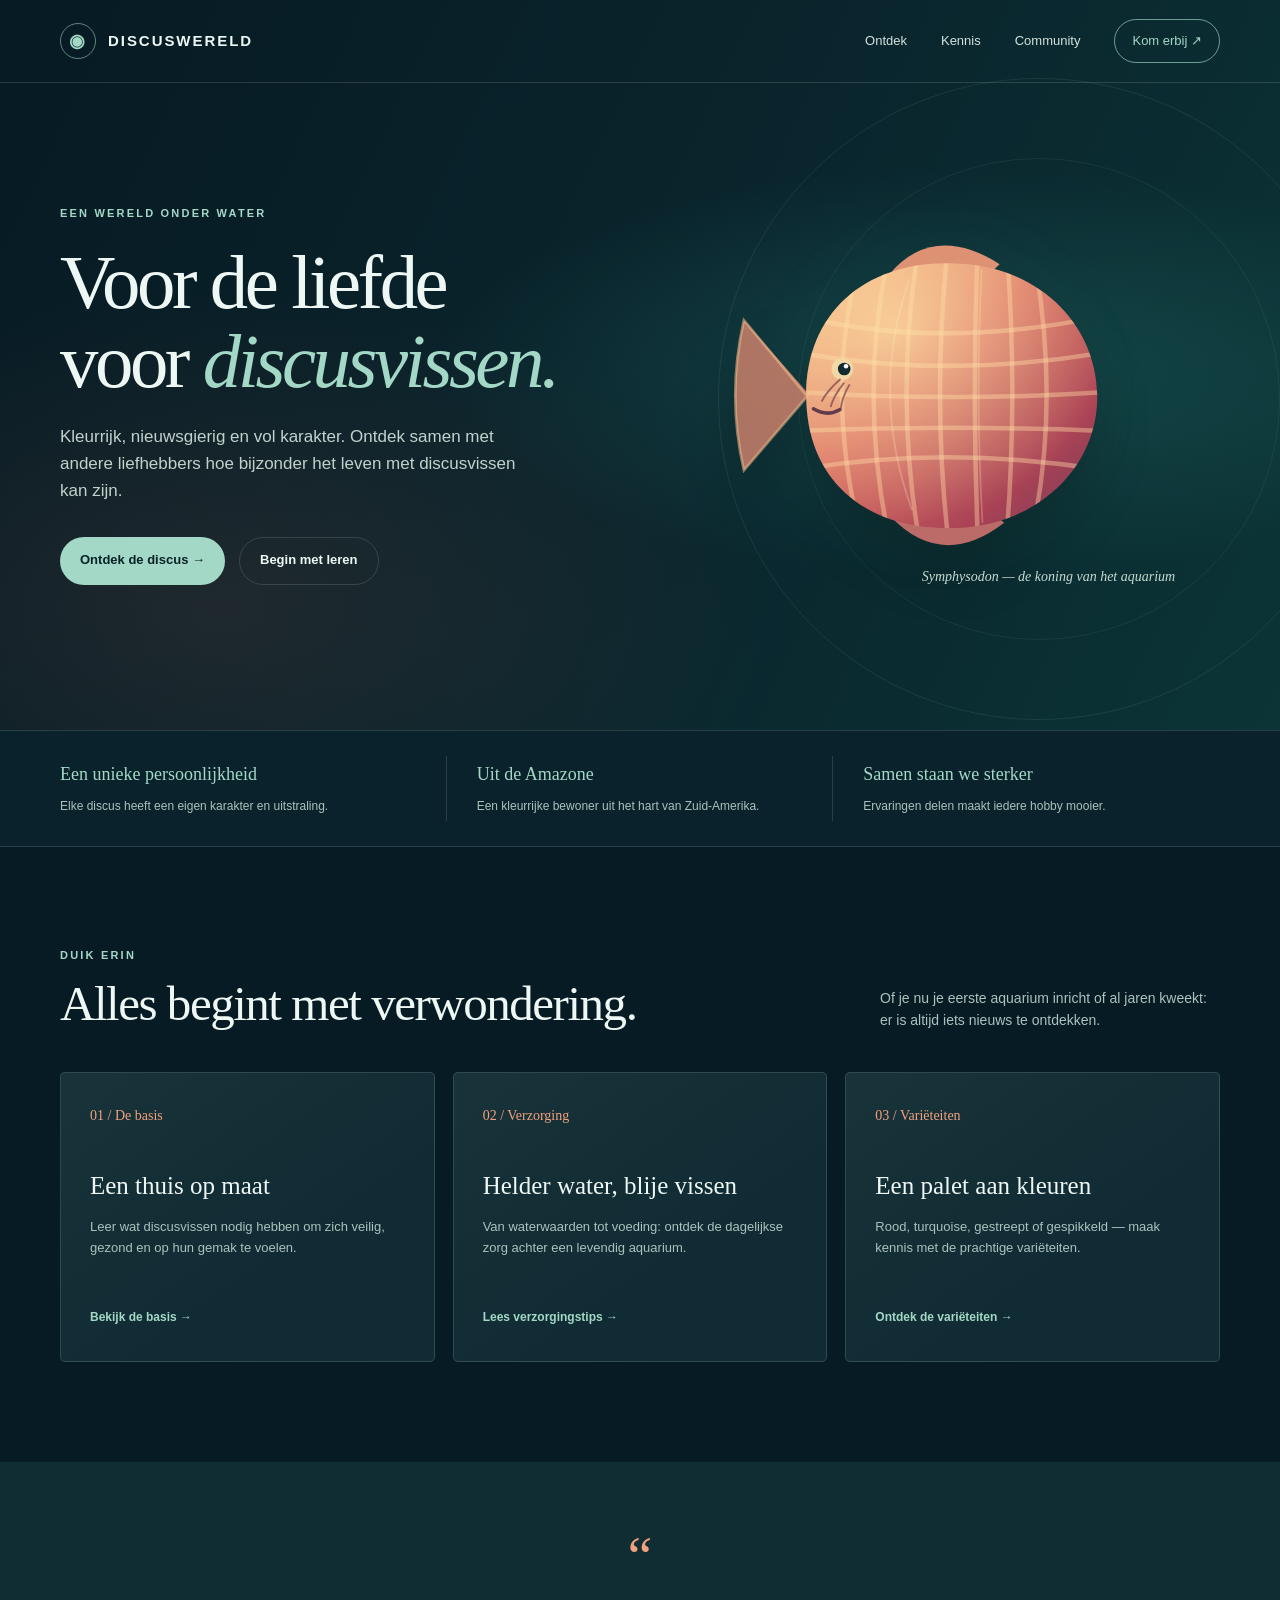
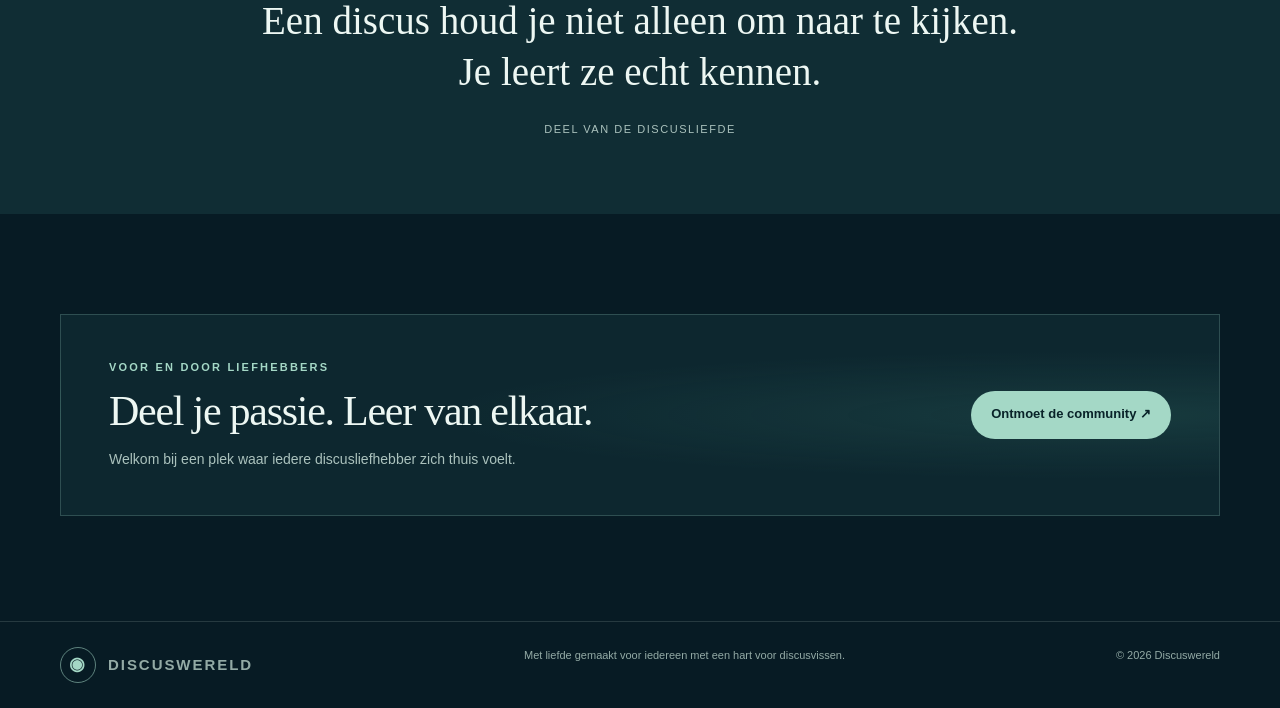
==== Public/index.html @ bc6ddc34 "Pagina toegevoegd Om te testen" ====
<!DOCTYPE html>
<html lang="nl">
<head>
  <meta charset="utf-8">
  <meta name="viewport" content="width=device-width, initial-scale=1">
  <meta name="theme-color" content="#071b24">
  <meta name="description" content="Ontdek de fascinerende wereld van discusvissen. Tips, inspiratie en een warme community voor iedere discusliefhebber.">
  <title>Discuswereld — voor liefhebbers van discusvissen</title>
  <style>
    :root {
      color-scheme: dark;
      --ink: #edf7f3;
      --muted: #abc2bd;
      --deep: #071b24;
      --panel: #102b33;
      --mint: #a4d8c6;
      --coral: #f2a17d;
      --line: rgba(222, 244, 235, .14);
      --serif: Georgia, 'Times New Roman', serif;
      --sans: 'Avenir Next', Avenir, 'Segoe UI', sans-serif;
    }
    * { box-sizing: border-box; }
    html { scroll-behavior: smooth; }
    body { margin: 0; background: var(--deep); color: var(--ink); font-family: var(--sans); line-height: 1.6; }
    a { color: inherit; text-decoration: none; }
    .wrap { width: min(1160px, calc(100% - 48px)); margin-inline: auto; }
    .topbar { position: absolute; z-index: 2; top: 0; left: 0; right: 0; border-bottom: 1px solid rgba(255,255,255,.13); }
    .nav { min-height: 82px; display: flex; align-items: center; justify-content: space-between; gap: 30px; }
    .brand { display: flex; align-items: center; gap: 12px; font-size: 15px; font-weight: 750; letter-spacing: .13em; text-transform: uppercase; }
    .brand-mark { width: 36px; height: 36px; display: grid; place-items: center; border: 1px solid rgba(164,216,198,.55); border-radius: 50%; color: var(--mint); font-size: 18px; }
    .nav-links { display: flex; align-items: center; gap: 34px; color: #d3e2dc; font-size: 13px; }
    .nav-links a:hover { color: var(--mint); }
    .nav-cta { padding: 11px 17px; border: 1px solid rgba(164,216,198,.65); border-radius: 999px; color: var(--mint); }
    .hero { min-height: 730px; padding: 150px 0 90px; position: relative; overflow: hidden; display: flex; align-items: center; background: radial-gradient(ellipse at 76% 51%, rgba(35,111,105,.42), transparent 39%), radial-gradient(ellipse at 17% 83%, rgba(170,92,73,.14), transparent 37%), linear-gradient(115deg, #071b24 5%, #0a252d 55%, #0b3436 100%); }
    .hero::before, .hero::after { content: ''; position: absolute; pointer-events: none; border: 1px solid rgba(164,216,198,.1); border-radius: 50%; width: 640px; height: 640px; right: -80px; top: 78px; }
    .hero::after { width: 480px; height: 480px; right: 0; top: 158px; border-color: rgba(164,216,198,.08); }
    .hero-grid { position: relative; z-index: 1; display: grid; grid-template-columns: 1fr 1fr; align-items: center; gap: 40px; }
    .eyebrow { color: var(--mint); font-size: 11px; font-weight: 700; letter-spacing: .2em; text-transform: uppercase; }
    h1, h2, h3, p { margin-top: 0; }
    h1 { max-width: 600px; margin: 20px 0 22px; font-family: var(--serif); font-size: clamp(48px, 6vw, 78px); font-weight: 400; letter-spacing: -.045em; line-height: 1.03; }
    h1 em { color: var(--mint); font-weight: 400; }
    .hero-copy { max-width: 480px; color: #c1d2cd; font-size: 17px; }
    .actions { display: flex; gap: 14px; align-items: center; margin-top: 32px; }
    .button { display: inline-flex; align-items: center; justify-content: center; min-height: 48px; padding: 0 20px; border-radius: 999px; font-size: 13px; font-weight: 700; transition: transform .2s, background .2s; }
    .button:hover { transform: translateY(-2px); }
    .button-primary { background: var(--mint); color: #092329; }
    .button-secondary { border: 1px solid var(--line); color: var(--ink); }
    .fish-stage { min-height: 420px; position: relative; display: grid; place-items: center; }
    .aqua-glow { position: absolute; width: 390px; height: 390px; border-radius: 50%; background: radial-gradient(circle, rgba(117,194,172,.2), rgba(33,103,103,.09) 48%, transparent 70%); filter: blur(5px); }
    .fish { width: min(100%, 470px); position: relative; filter: drop-shadow(0 26px 26px rgba(0,0,0,.24)); animation: drift 6s ease-in-out infinite; }
    @keyframes drift { 0%,100% { transform: translateY(0) rotate(-1deg); } 50% { transform: translateY(-12px) rotate(1deg); } }
    .fish-caption { position: absolute; bottom: 17px; right: 8%; color: #c6dbd3; font-family: var(--serif); font-size: 14px; font-style: italic; }
    .intro-strip { border-top: 1px solid var(--line); border-bottom: 1px solid var(--line); background: #0a222b; }
    .strip-grid { display: grid; grid-template-columns: repeat(3, 1fr); padding: 25px 0; }
    .strip-item { padding: 4px 30px; border-right: 1px solid var(--line); }
    .strip-item:first-child { padding-left: 0; }
    .strip-item:last-child { border: 0; }
    .strip-item strong { display: block; margin-bottom: 3px; color: var(--mint); font-family: var(--serif); font-size: 18px; font-weight: 400; }
    .strip-item span { color: var(--muted); font-size: 12px; }
    section { padding: 100px 0; }
    .section-heading { display: flex; justify-content: space-between; align-items: end; gap: 30px; margin-bottom: 40px; }
    h2 { max-width: 590px; margin: 12px 0 0; font-family: var(--serif); font-size: clamp(34px, 4vw, 49px); font-weight: 400; letter-spacing: -.03em; line-height: 1.12; }
    .section-note { max-width: 340px; margin: 0; color: var(--muted); font-size: 14px; }
    .cards { display: grid; grid-template-columns: repeat(3, 1fr); gap: 18px; }
    .card { min-height: 290px; padding: 29px; border: 1px solid var(--line); border-radius: 5px; background: linear-gradient(145deg, rgba(255,255,255,.035), transparent 64%), var(--panel); transition: transform .2s, border-color .2s; }
    .card:hover { transform: translateY(-4px); border-color: rgba(164,216,198,.46); }
    .card-number { color: var(--coral); font-family: var(--serif); font-size: 14px; }
    .card h3 { margin: 39px 0 11px; font-family: var(--serif); font-size: 25px; font-weight: 400; }
    .card p { min-height: 66px; margin-bottom: 20px; color: var(--muted); font-size: 13px; }
    .card-link { color: var(--mint); font-size: 12px; font-weight: 700; }
    .quote-section { padding: 73px 0; background: #102d34; }
    .quote { max-width: 840px; margin: 0 auto; text-align: center; }
    .quote-mark { color: var(--coral); font-family: var(--serif); font-size: 55px; line-height: .8; }
    blockquote { margin: 17px 0 18px; font-family: var(--serif); font-size: clamp(25px, 3.4vw, 39px); line-height: 1.3; }
    .quote small { color: var(--muted); font-size: 11px; letter-spacing: .14em; text-transform: uppercase; }
    .community { padding-bottom: 105px; }
    .community-panel { display: flex; justify-content: space-between; align-items: center; gap: 35px; padding: 44px 48px; border: 1px solid rgba(164,216,198,.22); background: radial-gradient(ellipse at 90% 50%, rgba(67,140,126,.19), transparent 45%), #0d272f; }
    .community-panel h2 { max-width: 580px; font-size: clamp(30px, 4vw, 42px); }
    .community-panel p { margin: 13px 0 0; color: var(--muted); font-size: 14px; }
    footer { border-top: 1px solid var(--line); padding: 25px 0; color: #93aaa5; font-size: 11px; }
    .footer-inner { display: flex; justify-content: space-between; gap: 20px; }
    @media (max-width: 760px) {
      .wrap { width: min(100% - 36px, 560px); }
      .nav { min-height: 70px; }
      .nav-links { gap: 16px; }
      .nav-links a:not(.nav-cta) { display: none; }
      .hero { min-height: auto; padding: 130px 0 55px; }
      .hero-grid { grid-template-columns: 1fr; gap: 10px; }
      h1 { font-size: clamp(48px, 13vw, 68px); }
      .fish-stage { min-height: 300px; }
      .fish { width: min(100%, 390px); }
      .aqua-glow { width: 300px; height: 300px; }
      .fish-caption { bottom: 0; right: 12%; }
      .strip-grid { grid-template-columns: 1fr; gap: 16px; padding: 21px 0; }
      .strip-item, .strip-item:first-child { padding: 0; border: 0; }
      section { padding: 72px 0; }
      .section-heading { display: block; }
      .section-note { margin-top: 17px; }
      .cards { grid-template-columns: 1fr; }
      .card { min-height: 0; }
      .card h3 { margin-top: 24px; }
      .card p { min-height: 0; }
      .community-panel { display: block; padding: 30px 25px; }
      .community-panel .button { margin-top: 22px; }
      .footer-inner { flex-direction: column; }
    }
    @media (prefers-reduced-motion: reduce) { *, *::before, *::after { scroll-behavior: auto !important; animation-duration: .01ms !important; transition-duration: .01ms !important; } }
  </style>
</head>
<body>
  <header class="topbar">
    <nav class="nav wrap" aria-label="Hoofdnavigatie">
      <a class="brand" href="#home" aria-label="Discuswereld startpagina"><span class="brand-mark" aria-hidden="true">◉</span> Discuswereld</a>
      <div class="nav-links">
        <a href="#ontdek">Ontdek</a>
        <a href="#kennis">Kennis</a>
        <a href="#community">Community</a>
        <a class="nav-cta" href="#community">Kom erbij <span aria-hidden="true">↗</span></a>
      </div>
    </nav>
  </header>

  <main>
    <section class="hero" id="home">
      <div class="hero-grid wrap">
        <div>
          <div class="eyebrow">Een wereld onder water</div>
          <h1>Voor de liefde<br>voor <em>discusvissen.</em></h1>
          <p class="hero-copy">Kleurrijk, nieuwsgierig en vol karakter. Ontdek samen met andere liefhebbers hoe bijzonder het leven met discusvissen kan zijn.</p>
          <div class="actions">
            <a class="button button-primary" href="#ontdek">Ontdek de discus <span aria-hidden="true">&nbsp;→</span></a>
            <a class="button button-secondary" href="#kennis">Begin met leren</a>
          </div>
        </div>
        <div class="fish-stage" aria-label="Illustratie van een kleurrijke discusvis">
          <div class="aqua-glow"></div>
          <svg class="fish" viewBox="0 0 520 390" role="img" aria-labelledby="fish-title">
            <title id="fish-title">Kleurrijke discusvis in het water</title>
            <defs>
              <linearGradient id="body" x1="0" y1="0" x2="1" y2="1"><stop stop-color="#f7bc84"/><stop offset=".42" stop-color="#d96d62"/><stop offset=".78" stop-color="#a94255"/><stop offset="1" stop-color="#713c5b"/></linearGradient>
              <radialGradient id="shine" cx=".3" cy=".24" r=".75"><stop stop-color="#ffe5a7" stop-opacity=".72"/><stop offset="1" stop-color="#ffe5a7" stop-opacity="0"/></radialGradient>
              <clipPath id="fishclip"><path d="M112 195C112 104 177 48 270 49c97 0 163 66 164 146 1 78-64 146-162 147-96 1-160-54-160-147Z"/></clipPath>
            </defs>
            <path d="M115 194 43 112q-19 83 0 166l72-84Z" fill="#d78670" opacity=".8"/>
            <path d="M204 61Q253 4 326 50l-25 23-63 2Z" fill="#dd9373"/>
            <path d="M205 329q57 60 126 7l-30-24-61-1Z" fill="#bc6c68"/>
            <path d="M112 195C112 104 177 48 270 49c97 0 163 66 164 146 1 78-64 146-162 147-96 1-160-54-160-147Z" fill="url(#body)"/>
            <g clip-path="url(#fishclip)" fill="none" stroke="#ffd6a2" stroke-opacity=".42" stroke-width="5">
              <path d="M174 36q-45 150 0 321M205 31q-37 160 0 330M238 22q-30 170 0 340M270 18q-20 177 0 345M302 23q-7 170 0 336M334 34q12 159 0 313M366 53q24 145 0 274"/>
              <path d="M95 105q164 43 356 0M87 145q180 35 370 0M84 190q190 14 378 0M87 235q179-8 369 0M99 278q166-29 344 0"/>
            </g>
            <path d="M112 195C112 104 177 48 270 49c97 0 163 66 164 146 1 78-64 146-162 147-96 1-160-54-160-147Z" fill="url(#shine)"/>
            <path d="M112 195 43 112q-19 83 0 166l72-84Z" fill="none" stroke="#f2bd8c" stroke-opacity=".55" stroke-width="3"/>
            <circle cx="152" cy="166" r="12" fill="#f1d8a6"/><circle cx="154" cy="166" r="7" fill="#122b30"/><circle cx="156" cy="163" r="2.5" fill="white"/>
            <path d="M120 210q15 9 29 1" fill="none" stroke="#623c4a" stroke-width="4" stroke-linecap="round"/>
            <path d="M150 177q-15 13-21 25m25-21q-12 15-15 27m21-25q-9 15-10 29" fill="none" stroke="#733f4d" stroke-opacity=".7" stroke-width="2"/>
            <path d="M226 67q-44 125 3 255m77-266q-7 144 1 280" fill="none" stroke="#fff0c1" stroke-opacity=".25" stroke-width="2"/>
          </svg>
          <div class="fish-caption">Symphysodon — de koning van het aquarium</div>
        </div>
      </div>
    </section>

    <div class="intro-strip">
      <div class="strip-grid wrap">
        <div class="strip-item"><strong>Een unieke persoonlijkheid</strong><span>Elke discus heeft een eigen karakter en uitstraling.</span></div>
        <div class="strip-item"><strong>Uit de Amazone</strong><span>Een kleurrijke bewoner uit het hart van Zuid-Amerika.</span></div>
        <div class="strip-item"><strong>Samen staan we sterker</strong><span>Ervaringen delen maakt iedere hobby mooier.</span></div>
      </div>
    </div>

    <section id="ontdek">
      <div class="wrap">
        <div class="section-heading">
          <div><div class="eyebrow">Duik erin</div><h2>Alles begint met verwondering.</h2></div>
          <p class="section-note">Of je nu je eerste aquarium inricht of al jaren kweekt: er is altijd iets nieuws te ontdekken.</p>
        </div>
        <div class="cards" id="kennis">
          <article class="card"><span class="card-number">01 / De basis</span><h3>Een thuis op maat</h3><p>Leer wat discusvissen nodig hebben om zich veilig, gezond en op hun gemak te voelen.</p><a class="card-link" href="#community">Bekijk de basis <span aria-hidden="true">→</span></a></article>
          <article class="card"><span class="card-number">02 / Verzorging</span><h3>Helder water, blije vissen</h3><p>Van waterwaarden tot voeding: ontdek de dagelijkse zorg achter een levendig aquarium.</p><a class="card-link" href="#community">Lees verzorgingstips <span aria-hidden="true">→</span></a></article>
          <article class="card"><span class="card-number">03 / Variëteiten</span><h3>Een palet aan kleuren</h3><p>Rood, turquoise, gestreept of gespikkeld — maak kennis met de prachtige variëteiten.</p><a class="card-link" href="#community">Ontdek de variëteiten <span aria-hidden="true">→</span></a></article>
        </div>
      </div>
    </section>

    <section class="quote-section">
      <div class="quote wrap"><div class="quote-mark" aria-hidden="true">“</div><blockquote>Een discus houd je niet alleen om naar te kijken.<br>Je leert ze echt kennen.</blockquote><small>Deel van de discusliefde</small></div>
    </section>

    <section class="community" id="community">
      <div class="community-panel wrap">
        <div><div class="eyebrow">Voor en door liefhebbers</div><h2>Deel je passie. Leer van elkaar.</h2><p>Welkom bij een plek waar iedere discusliefhebber zich thuis voelt.</p></div>
        <a class="button button-primary" href="mailto:hallo@discuswereld.nl?subject=Ik%20wil%20meer%20weten">Ontmoet de community <span aria-hidden="true">&nbsp;↗</span></a>
      </div>
    </section>
  </main>

  <footer><div class="footer-inner wrap"><a class="brand" href="#home"><span class="brand-mark" aria-hidden="true">◉</span> Discuswereld</a><span>Met liefde gemaakt voor iedereen met een hart voor discusvissen.</span><span>© 2026 Discuswereld</span></div></footer>
</body>
</html>
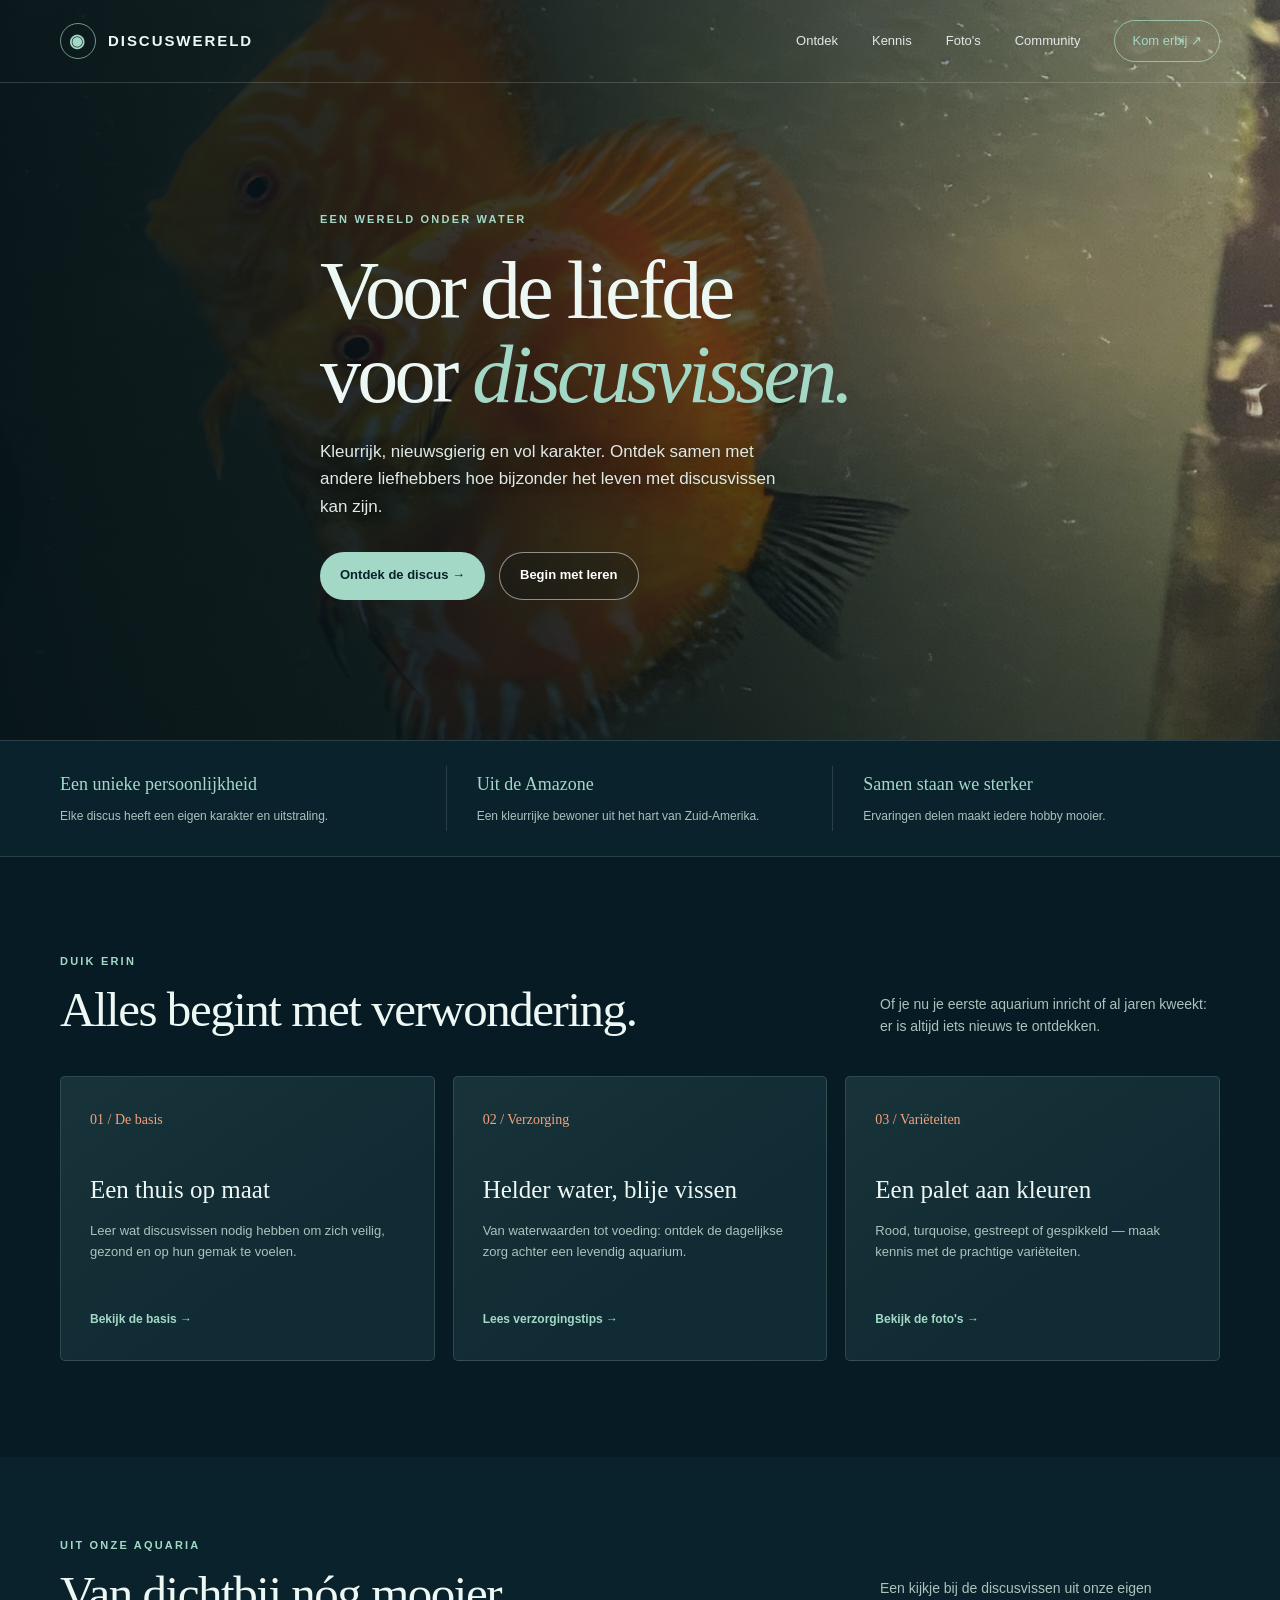
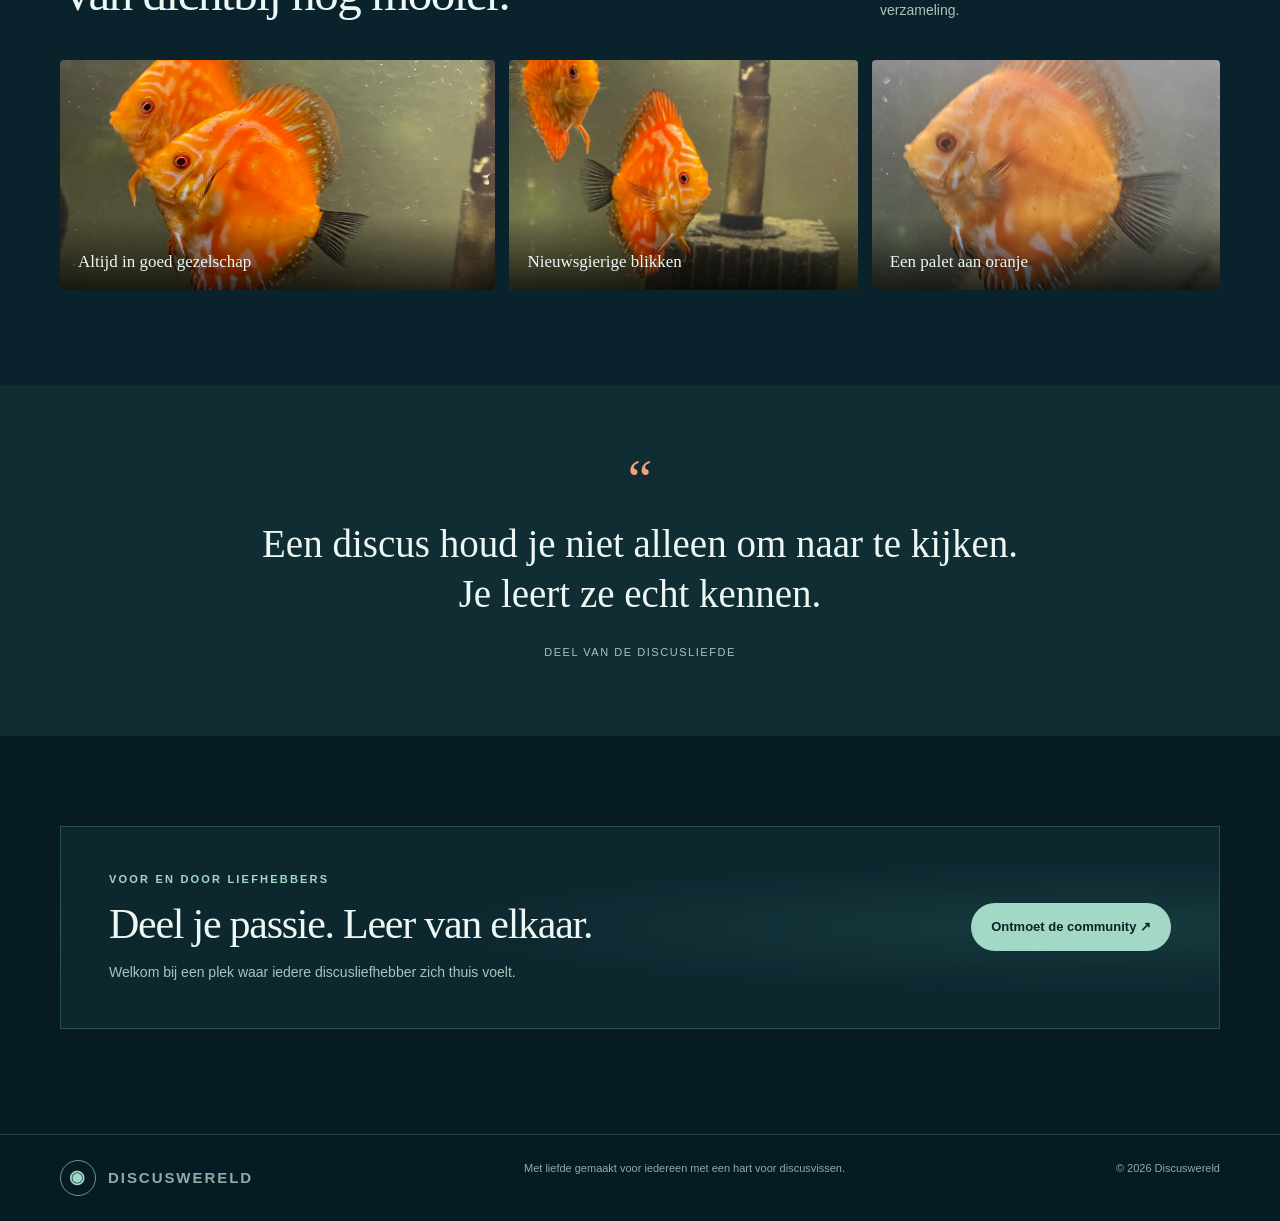
==== commit 2093533f: "Use discus photos throughout the homepage" ====
--- a/Public/index.html
+++ b/Public/index.html
@@ -7,194 +7,29 @@
   <meta name="description" content="Ontdek de fascinerende wereld van discusvissen. Tips, inspiratie en een warme community voor iedere discusliefhebber.">
   <title>Discuswereld — voor liefhebbers van discusvissen</title>
   <style>
-    :root {
-      color-scheme: dark;
-      --ink: #edf7f3;
-      --muted: #abc2bd;
-      --deep: #071b24;
-      --panel: #102b33;
-      --mint: #a4d8c6;
-      --coral: #f2a17d;
-      --line: rgba(222, 244, 235, .14);
-      --serif: Georgia, 'Times New Roman', serif;
-      --sans: 'Avenir Next', Avenir, 'Segoe UI', sans-serif;
-    }
-    * { box-sizing: border-box; }
-    html { scroll-behavior: smooth; }
-    body { margin: 0; background: var(--deep); color: var(--ink); font-family: var(--sans); line-height: 1.6; }
-    a { color: inherit; text-decoration: none; }
-    .wrap { width: min(1160px, calc(100% - 48px)); margin-inline: auto; }
-    .topbar { position: absolute; z-index: 2; top: 0; left: 0; right: 0; border-bottom: 1px solid rgba(255,255,255,.13); }
-    .nav { min-height: 82px; display: flex; align-items: center; justify-content: space-between; gap: 30px; }
-    .brand { display: flex; align-items: center; gap: 12px; font-size: 15px; font-weight: 750; letter-spacing: .13em; text-transform: uppercase; }
-    .brand-mark { width: 36px; height: 36px; display: grid; place-items: center; border: 1px solid rgba(164,216,198,.55); border-radius: 50%; color: var(--mint); font-size: 18px; }
-    .nav-links { display: flex; align-items: center; gap: 34px; color: #d3e2dc; font-size: 13px; }
-    .nav-links a:hover { color: var(--mint); }
-    .nav-cta { padding: 11px 17px; border: 1px solid rgba(164,216,198,.65); border-radius: 999px; color: var(--mint); }
-    .hero { min-height: 730px; padding: 150px 0 90px; position: relative; overflow: hidden; display: flex; align-items: center; background: radial-gradient(ellipse at 76% 51%, rgba(35,111,105,.42), transparent 39%), radial-gradient(ellipse at 17% 83%, rgba(170,92,73,.14), transparent 37%), linear-gradient(115deg, #071b24 5%, #0a252d 55%, #0b3436 100%); }
-    .hero::before, .hero::after { content: ''; position: absolute; pointer-events: none; border: 1px solid rgba(164,216,198,.1); border-radius: 50%; width: 640px; height: 640px; right: -80px; top: 78px; }
-    .hero::after { width: 480px; height: 480px; right: 0; top: 158px; border-color: rgba(164,216,198,.08); }
-    .hero-grid { position: relative; z-index: 1; display: grid; grid-template-columns: 1fr 1fr; align-items: center; gap: 40px; }
-    .eyebrow { color: var(--mint); font-size: 11px; font-weight: 700; letter-spacing: .2em; text-transform: uppercase; }
-    h1, h2, h3, p { margin-top: 0; }
-    h1 { max-width: 600px; margin: 20px 0 22px; font-family: var(--serif); font-size: clamp(48px, 6vw, 78px); font-weight: 400; letter-spacing: -.045em; line-height: 1.03; }
-    h1 em { color: var(--mint); font-weight: 400; }
-    .hero-copy { max-width: 480px; color: #c1d2cd; font-size: 17px; }
-    .actions { display: flex; gap: 14px; align-items: center; margin-top: 32px; }
-    .button { display: inline-flex; align-items: center; justify-content: center; min-height: 48px; padding: 0 20px; border-radius: 999px; font-size: 13px; font-weight: 700; transition: transform .2s, background .2s; }
-    .button:hover { transform: translateY(-2px); }
-    .button-primary { background: var(--mint); color: #092329; }
-    .button-secondary { border: 1px solid var(--line); color: var(--ink); }
-    .fish-stage { min-height: 420px; position: relative; display: grid; place-items: center; }
-    .aqua-glow { position: absolute; width: 390px; height: 390px; border-radius: 50%; background: radial-gradient(circle, rgba(117,194,172,.2), rgba(33,103,103,.09) 48%, transparent 70%); filter: blur(5px); }
-    .fish { width: min(100%, 470px); position: relative; filter: drop-shadow(0 26px 26px rgba(0,0,0,.24)); animation: drift 6s ease-in-out infinite; }
-    @keyframes drift { 0%,100% { transform: translateY(0) rotate(-1deg); } 50% { transform: translateY(-12px) rotate(1deg); } }
-    .fish-caption { position: absolute; bottom: 17px; right: 8%; color: #c6dbd3; font-family: var(--serif); font-size: 14px; font-style: italic; }
-    .intro-strip { border-top: 1px solid var(--line); border-bottom: 1px solid var(--line); background: #0a222b; }
-    .strip-grid { display: grid; grid-template-columns: repeat(3, 1fr); padding: 25px 0; }
-    .strip-item { padding: 4px 30px; border-right: 1px solid var(--line); }
-    .strip-item:first-child { padding-left: 0; }
-    .strip-item:last-child { border: 0; }
-    .strip-item strong { display: block; margin-bottom: 3px; color: var(--mint); font-family: var(--serif); font-size: 18px; font-weight: 400; }
-    .strip-item span { color: var(--muted); font-size: 12px; }
-    section { padding: 100px 0; }
-    .section-heading { display: flex; justify-content: space-between; align-items: end; gap: 30px; margin-bottom: 40px; }
-    h2 { max-width: 590px; margin: 12px 0 0; font-family: var(--serif); font-size: clamp(34px, 4vw, 49px); font-weight: 400; letter-spacing: -.03em; line-height: 1.12; }
-    .section-note { max-width: 340px; margin: 0; color: var(--muted); font-size: 14px; }
-    .cards { display: grid; grid-template-columns: repeat(3, 1fr); gap: 18px; }
-    .card { min-height: 290px; padding: 29px; border: 1px solid var(--line); border-radius: 5px; background: linear-gradient(145deg, rgba(255,255,255,.035), transparent 64%), var(--panel); transition: transform .2s, border-color .2s; }
-    .card:hover { transform: translateY(-4px); border-color: rgba(164,216,198,.46); }
-    .card-number { color: var(--coral); font-family: var(--serif); font-size: 14px; }
-    .card h3 { margin: 39px 0 11px; font-family: var(--serif); font-size: 25px; font-weight: 400; }
-    .card p { min-height: 66px; margin-bottom: 20px; color: var(--muted); font-size: 13px; }
-    .card-link { color: var(--mint); font-size: 12px; font-weight: 700; }
-    .quote-section { padding: 73px 0; background: #102d34; }
-    .quote { max-width: 840px; margin: 0 auto; text-align: center; }
-    .quote-mark { color: var(--coral); font-family: var(--serif); font-size: 55px; line-height: .8; }
-    blockquote { margin: 17px 0 18px; font-family: var(--serif); font-size: clamp(25px, 3.4vw, 39px); line-height: 1.3; }
-    .quote small { color: var(--muted); font-size: 11px; letter-spacing: .14em; text-transform: uppercase; }
-    .community { padding-bottom: 105px; }
-    .community-panel { display: flex; justify-content: space-between; align-items: center; gap: 35px; padding: 44px 48px; border: 1px solid rgba(164,216,198,.22); background: radial-gradient(ellipse at 90% 50%, rgba(67,140,126,.19), transparent 45%), #0d272f; }
-    .community-panel h2 { max-width: 580px; font-size: clamp(30px, 4vw, 42px); }
-    .community-panel p { margin: 13px 0 0; color: var(--muted); font-size: 14px; }
-    footer { border-top: 1px solid var(--line); padding: 25px 0; color: #93aaa5; font-size: 11px; }
-    .footer-inner { display: flex; justify-content: space-between; gap: 20px; }
-    @media (max-width: 760px) {
-      .wrap { width: min(100% - 36px, 560px); }
-      .nav { min-height: 70px; }
-      .nav-links { gap: 16px; }
-      .nav-links a:not(.nav-cta) { display: none; }
-      .hero { min-height: auto; padding: 130px 0 55px; }
-      .hero-grid { grid-template-columns: 1fr; gap: 10px; }
-      h1 { font-size: clamp(48px, 13vw, 68px); }
-      .fish-stage { min-height: 300px; }
-      .fish { width: min(100%, 390px); }
-      .aqua-glow { width: 300px; height: 300px; }
-      .fish-caption { bottom: 0; right: 12%; }
-      .strip-grid { grid-template-columns: 1fr; gap: 16px; padding: 21px 0; }
-      .strip-item, .strip-item:first-child { padding: 0; border: 0; }
-      section { padding: 72px 0; }
-      .section-heading { display: block; }
-      .section-note { margin-top: 17px; }
-      .cards { grid-template-columns: 1fr; }
-      .card { min-height: 0; }
-      .card h3 { margin-top: 24px; }
-      .card p { min-height: 0; }
-      .community-panel { display: block; padding: 30px 25px; }
-      .community-panel .button { margin-top: 22px; }
-      .footer-inner { flex-direction: column; }
-    }
-    @media (prefers-reduced-motion: reduce) { *, *::before, *::after { scroll-behavior: auto !important; animation-duration: .01ms !important; transition-duration: .01ms !important; } }
+    :root{color-scheme:dark;--ink:#edf7f3;--muted:#abc2bd;--deep:#071b24;--panel:#102b33;--mint:#a4d8c6;--coral:#f2a17d;--line:rgba(222,244,235,.14);--serif:Georgia,'Times New Roman',serif;--sans:'Avenir Next',Avenir,'Segoe UI',sans-serif}
+    *{box-sizing:border-box}html{scroll-behavior:smooth}body{margin:0;background:var(--deep);color:var(--ink);font-family:var(--sans);line-height:1.6}a{color:inherit;text-decoration:none}.wrap{width:min(1160px,calc(100% - 48px));margin-inline:auto}
+    .topbar{position:absolute;z-index:2;inset:0 0 auto;border-bottom:1px solid rgba(255,255,255,.16)}.nav{min-height:82px;display:flex;align-items:center;justify-content:space-between;gap:30px}.brand{display:flex;align-items:center;gap:12px;font-size:15px;font-weight:750;letter-spacing:.13em;text-transform:uppercase}.brand-mark{width:36px;height:36px;display:grid;place-items:center;border:1px solid rgba(164,216,198,.65);border-radius:50%;color:var(--mint);font-size:18px}.nav-links{display:flex;align-items:center;gap:34px;color:#e0e9e5;font-size:13px}.nav-links a:hover{color:var(--mint)}.nav-cta{padding:10px 17px;border:1px solid rgba(164,216,198,.75);border-radius:999px;color:var(--mint)}
+    .hero{min-height:740px;padding:145px 0 74px;position:relative;overflow:hidden;display:flex;align-items:center;background:linear-gradient(90deg,rgba(5,20,25,.94) 0%,rgba(5,20,25,.79) 42%,rgba(5,20,25,.18) 100%),linear-gradient(0deg,rgba(5,20,25,.46),transparent 50%),url('./images/WhatsApp%20Image%202026-10-30%20at%2021.24.17%20(1).jpeg') center 43%/cover no-repeat}
+    .hero:after{content:'';position:absolute;inset:0;background:radial-gradient(ellipse at 76% 38%,rgba(242,161,125,.13),transparent 34%);pointer-events:none}.hero-content{position:relative;z-index:1;max-width:640px}.eyebrow{color:var(--mint);font-size:11px;font-weight:700;letter-spacing:.2em;text-transform:uppercase}h1,h2,h3,p{margin-top:0}h1{margin:20px 0 22px;font-family:var(--serif);font-size:clamp(48px,7vw,82px);font-weight:400;letter-spacing:-.045em;line-height:1.02}h1 em{color:var(--mint);font-weight:400}.hero-copy{max-width:480px;color:#e0e9e5;font-size:17px;text-shadow:0 1px 12px rgba(0,0,0,.4)}.actions{display:flex;gap:14px;align-items:center;margin-top:32px}.button{display:inline-flex;align-items:center;justify-content:center;min-height:48px;padding:0 20px;border-radius:999px;font-size:13px;font-weight:700;transition:transform .2s,background .2s}.button:hover{transform:translateY(-2px)}.button-primary{background:var(--mint);color:#092329}.button-secondary{border:1px solid rgba(255,255,255,.5);color:white;background:rgba(4,22,27,.2)}
+    .intro-strip{border-top:1px solid var(--line);border-bottom:1px solid var(--line);background:#0a222b}.strip-grid{display:grid;grid-template-columns:repeat(3,1fr);padding:25px 0}.strip-item{padding:4px 30px;border-right:1px solid var(--line)}.strip-item:first-child{padding-left:0}.strip-item:last-child{border:0}.strip-item strong{display:block;margin-bottom:3px;color:var(--mint);font-family:var(--serif);font-size:18px;font-weight:400}.strip-item span{color:var(--muted);font-size:12px}
+    section.content-section{padding:96px 0}.section-heading{display:flex;justify-content:space-between;align-items:end;gap:30px;margin-bottom:38px}h2{max-width:590px;margin:12px 0 0;font-family:var(--serif);font-size:clamp(34px,4vw,49px);font-weight:400;letter-spacing:-.03em;line-height:1.12}.section-note{max-width:340px;margin:0;color:var(--muted);font-size:14px}.cards{display:grid;grid-template-columns:repeat(3,1fr);gap:18px}.card{min-height:260px;padding:29px;border:1px solid var(--line);border-radius:5px;background:linear-gradient(145deg,rgba(255,255,255,.035),transparent 64%),var(--panel);transition:transform .2s,border-color .2s}.card:hover{transform:translateY(-4px);border-color:rgba(164,216,198,.46)}.card-number{color:var(--coral);font-family:var(--serif);font-size:14px}.card h3{margin:39px 0 11px;font-family:var(--serif);font-size:25px;font-weight:400}.card p{min-height:64px;margin-bottom:20px;color:var(--muted);font-size:13px}.card-link{color:var(--mint);font-size:12px;font-weight:700}
+    .gallery-section{padding:80px 0 95px;background:#0a222b}.gallery-grid{display:grid;grid-template-columns:1.25fr 1fr 1fr;grid-template-rows:230px;gap:14px}.gallery-figure{position:relative;overflow:hidden;margin:0;border-radius:4px;background:#122e34}.gallery-figure img{width:100%;height:100%;display:block;object-fit:cover;transition:transform .5s}.gallery-figure:hover img{transform:scale(1.045)}.gallery-figure:first-child img{object-position:center 45%}.gallery-figure figcaption{position:absolute;inset:auto 0 0;padding:32px 18px 14px;background:linear-gradient(transparent,rgba(0,0,0,.74));font-family:var(--serif);font-size:17px}
+    .quote-section{padding:73px 0;background:#102d34}.quote{max-width:840px;margin:0 auto;text-align:center}.quote-mark{color:var(--coral);font-family:var(--serif);font-size:55px;line-height:.8}blockquote{margin:17px 0 18px;font-family:var(--serif);font-size:clamp(25px,3.4vw,39px);line-height:1.3}.quote small{color:var(--muted);font-size:11px;letter-spacing:.14em;text-transform:uppercase}.community{padding:90px 0 105px}.community-panel{display:flex;justify-content:space-between;align-items:center;gap:35px;padding:44px 48px;border:1px solid rgba(164,216,198,.22);background:radial-gradient(ellipse at 90% 50%,rgba(67,140,126,.19),transparent 45%),#0d272f}.community-panel h2{max-width:580px;font-size:clamp(30px,4vw,42px)}.community-panel p{margin:13px 0 0;color:var(--muted);font-size:14px}footer{border-top:1px solid var(--line);padding:25px 0;color:#93aaa5;font-size:11px}.footer-inner{display:flex;justify-content:space-between;gap:20px}
+    @media(max-width:760px){.wrap{width:min(100% - 36px,560px)}.nav{min-height:70px}.nav-links{gap:12px}.nav-links a:not(.nav-cta){display:none}.hero{min-height:680px;padding:125px 0 60px;background-position:57% center}.hero-content{max-width:520px}.hero-copy{font-size:15px}.actions{flex-wrap:wrap}.strip-grid{grid-template-columns:1fr;gap:16px;padding:21px 0}.strip-item,.strip-item:first-child{padding:0;border:0}section.content-section{padding:72px 0}.section-heading{display:block}.section-note{margin-top:17px}.cards{grid-template-columns:1fr}.card{min-height:0}.card h3{margin-top:24px}.card p{min-height:0}.gallery-section{padding:65px 0}.gallery-grid{grid-template-columns:1fr 1fr;grid-template-rows:190px 190px}.gallery-figure:first-child{grid-column:1/-1}.community{padding:72px 0}.community-panel{display:block;padding:30px 25px}.community-panel .button{margin-top:22px}.footer-inner{flex-direction:column}}
+    @media(prefers-reduced-motion:reduce){*,*::before,*::after{scroll-behavior:auto!important;animation-duration:.01ms!important;transition-duration:.01ms!important}}
   </style>
 </head>
 <body>
-  <header class="topbar">
-    <nav class="nav wrap" aria-label="Hoofdnavigatie">
-      <a class="brand" href="#home" aria-label="Discuswereld startpagina"><span class="brand-mark" aria-hidden="true">◉</span> Discuswereld</a>
-      <div class="nav-links">
-        <a href="#ontdek">Ontdek</a>
-        <a href="#kennis">Kennis</a>
-        <a href="#community">Community</a>
-        <a class="nav-cta" href="#community">Kom erbij <span aria-hidden="true">↗</span></a>
-      </div>
-    </nav>
-  </header>
-
+  <header class="topbar"><nav class="nav wrap" aria-label="Hoofdnavigatie"><a class="brand" href="#home" aria-label="Discuswereld startpagina"><span class="brand-mark" aria-hidden="true">◉</span> Discuswereld</a><div class="nav-links"><a href="#ontdek">Ontdek</a><a href="#kennis">Kennis</a><a href="#fotos">Foto's</a><a href="#community">Community</a><a class="nav-cta" href="#community">Kom erbij <span aria-hidden="true">↗</span></a></div></nav></header>
   <main>
-    <section class="hero" id="home">
-      <div class="hero-grid wrap">
-        <div>
-          <div class="eyebrow">Een wereld onder water</div>
-          <h1>Voor de liefde<br>voor <em>discusvissen.</em></h1>
-          <p class="hero-copy">Kleurrijk, nieuwsgierig en vol karakter. Ontdek samen met andere liefhebbers hoe bijzonder het leven met discusvissen kan zijn.</p>
-          <div class="actions">
-            <a class="button button-primary" href="#ontdek">Ontdek de discus <span aria-hidden="true">&nbsp;→</span></a>
-            <a class="button button-secondary" href="#kennis">Begin met leren</a>
-          </div>
-        </div>
-        <div class="fish-stage" aria-label="Illustratie van een kleurrijke discusvis">
-          <div class="aqua-glow"></div>
-          <svg class="fish" viewBox="0 0 520 390" role="img" aria-labelledby="fish-title">
-            <title id="fish-title">Kleurrijke discusvis in het water</title>
-            <defs>
-              <linearGradient id="body" x1="0" y1="0" x2="1" y2="1"><stop stop-color="#f7bc84"/><stop offset=".42" stop-color="#d96d62"/><stop offset=".78" stop-color="#a94255"/><stop offset="1" stop-color="#713c5b"/></linearGradient>
-              <radialGradient id="shine" cx=".3" cy=".24" r=".75"><stop stop-color="#ffe5a7" stop-opacity=".72"/><stop offset="1" stop-color="#ffe5a7" stop-opacity="0"/></radialGradient>
-              <clipPath id="fishclip"><path d="M112 195C112 104 177 48 270 49c97 0 163 66 164 146 1 78-64 146-162 147-96 1-160-54-160-147Z"/></clipPath>
-            </defs>
-            <path d="M115 194 43 112q-19 83 0 166l72-84Z" fill="#d78670" opacity=".8"/>
-            <path d="M204 61Q253 4 326 50l-25 23-63 2Z" fill="#dd9373"/>
-            <path d="M205 329q57 60 126 7l-30-24-61-1Z" fill="#bc6c68"/>
-            <path d="M112 195C112 104 177 48 270 49c97 0 163 66 164 146 1 78-64 146-162 147-96 1-160-54-160-147Z" fill="url(#body)"/>
-            <g clip-path="url(#fishclip)" fill="none" stroke="#ffd6a2" stroke-opacity=".42" stroke-width="5">
-              <path d="M174 36q-45 150 0 321M205 31q-37 160 0 330M238 22q-30 170 0 340M270 18q-20 177 0 345M302 23q-7 170 0 336M334 34q12 159 0 313M366 53q24 145 0 274"/>
-              <path d="M95 105q164 43 356 0M87 145q180 35 370 0M84 190q190 14 378 0M87 235q179-8 369 0M99 278q166-29 344 0"/>
-            </g>
-            <path d="M112 195C112 104 177 48 270 49c97 0 163 66 164 146 1 78-64 146-162 147-96 1-160-54-160-147Z" fill="url(#shine)"/>
-            <path d="M112 195 43 112q-19 83 0 166l72-84Z" fill="none" stroke="#f2bd8c" stroke-opacity=".55" stroke-width="3"/>
-            <circle cx="152" cy="166" r="12" fill="#f1d8a6"/><circle cx="154" cy="166" r="7" fill="#122b30"/><circle cx="156" cy="163" r="2.5" fill="white"/>
-            <path d="M120 210q15 9 29 1" fill="none" stroke="#623c4a" stroke-width="4" stroke-linecap="round"/>
-            <path d="M150 177q-15 13-21 25m25-21q-12 15-15 27m21-25q-9 15-10 29" fill="none" stroke="#733f4d" stroke-opacity=".7" stroke-width="2"/>
-            <path d="M226 67q-44 125 3 255m77-266q-7 144 1 280" fill="none" stroke="#fff0c1" stroke-opacity=".25" stroke-width="2"/>
-          </svg>
-          <div class="fish-caption">Symphysodon — de koning van het aquarium</div>
-        </div>
-      </div>
-    </section>
-
-    <div class="intro-strip">
-      <div class="strip-grid wrap">
-        <div class="strip-item"><strong>Een unieke persoonlijkheid</strong><span>Elke discus heeft een eigen karakter en uitstraling.</span></div>
-        <div class="strip-item"><strong>Uit de Amazone</strong><span>Een kleurrijke bewoner uit het hart van Zuid-Amerika.</span></div>
-        <div class="strip-item"><strong>Samen staan we sterker</strong><span>Ervaringen delen maakt iedere hobby mooier.</span></div>
-      </div>
-    </div>
-
-    <section id="ontdek">
-      <div class="wrap">
-        <div class="section-heading">
-          <div><div class="eyebrow">Duik erin</div><h2>Alles begint met verwondering.</h2></div>
-          <p class="section-note">Of je nu je eerste aquarium inricht of al jaren kweekt: er is altijd iets nieuws te ontdekken.</p>
-        </div>
-        <div class="cards" id="kennis">
-          <article class="card"><span class="card-number">01 / De basis</span><h3>Een thuis op maat</h3><p>Leer wat discusvissen nodig hebben om zich veilig, gezond en op hun gemak te voelen.</p><a class="card-link" href="#community">Bekijk de basis <span aria-hidden="true">→</span></a></article>
-          <article class="card"><span class="card-number">02 / Verzorging</span><h3>Helder water, blije vissen</h3><p>Van waterwaarden tot voeding: ontdek de dagelijkse zorg achter een levendig aquarium.</p><a class="card-link" href="#community">Lees verzorgingstips <span aria-hidden="true">→</span></a></article>
-          <article class="card"><span class="card-number">03 / Variëteiten</span><h3>Een palet aan kleuren</h3><p>Rood, turquoise, gestreept of gespikkeld — maak kennis met de prachtige variëteiten.</p><a class="card-link" href="#community">Ontdek de variëteiten <span aria-hidden="true">→</span></a></article>
-        </div>
-      </div>
-    </section>
-
-    <section class="quote-section">
-      <div class="quote wrap"><div class="quote-mark" aria-hidden="true">“</div><blockquote>Een discus houd je niet alleen om naar te kijken.<br>Je leert ze echt kennen.</blockquote><small>Deel van de discusliefde</small></div>
-    </section>
-
-    <section class="community" id="community">
-      <div class="community-panel wrap">
-        <div><div class="eyebrow">Voor en door liefhebbers</div><h2>Deel je passie. Leer van elkaar.</h2><p>Welkom bij een plek waar iedere discusliefhebber zich thuis voelt.</p></div>
-        <a class="button button-primary" href="mailto:hallo@discuswereld.nl?subject=Ik%20wil%20meer%20weten">Ontmoet de community <span aria-hidden="true">&nbsp;↗</span></a>
-      </div>
-    </section>
+    <section class="hero" id="home"><div class="hero-content wrap"><div class="eyebrow">Een wereld onder water</div><h1>Voor de liefde<br>voor <em>discusvissen.</em></h1><p class="hero-copy">Kleurrijk, nieuwsgierig en vol karakter. Ontdek samen met andere liefhebbers hoe bijzonder het leven met discusvissen kan zijn.</p><div class="actions"><a class="button button-primary" href="#ontdek">Ontdek de discus <span aria-hidden="true">&nbsp;→</span></a><a class="button button-secondary" href="#kennis">Begin met leren</a></div></div></section>
+    <div class="intro-strip"><div class="strip-grid wrap"><div class="strip-item"><strong>Een unieke persoonlijkheid</strong><span>Elke discus heeft een eigen karakter en uitstraling.</span></div><div class="strip-item"><strong>Uit de Amazone</strong><span>Een kleurrijke bewoner uit het hart van Zuid-Amerika.</span></div><div class="strip-item"><strong>Samen staan we sterker</strong><span>Ervaringen delen maakt iedere hobby mooier.</span></div></div></div>
+    <section class="content-section" id="ontdek"><div class="wrap"><div class="section-heading"><div><div class="eyebrow">Duik erin</div><h2>Alles begint met verwondering.</h2></div><p class="section-note">Of je nu je eerste aquarium inricht of al jaren kweekt: er is altijd iets nieuws te ontdekken.</p></div><div class="cards" id="kennis"><article class="card"><span class="card-number">01 / De basis</span><h3>Een thuis op maat</h3><p>Leer wat discusvissen nodig hebben om zich veilig, gezond en op hun gemak te voelen.</p><a class="card-link" href="#community">Bekijk de basis <span aria-hidden="true">→</span></a></article><article class="card"><span class="card-number">02 / Verzorging</span><h3>Helder water, blije vissen</h3><p>Van waterwaarden tot voeding: ontdek de dagelijkse zorg achter een levendig aquarium.</p><a class="card-link" href="#community">Lees verzorgingstips <span aria-hidden="true">→</span></a></article><article class="card"><span class="card-number">03 / Variëteiten</span><h3>Een palet aan kleuren</h3><p>Rood, turquoise, gestreept of gespikkeld — maak kennis met de prachtige variëteiten.</p><a class="card-link" href="#fotos">Bekijk de foto's <span aria-hidden="true">→</span></a></article></div></div></section>
+    <section class="gallery-section" id="fotos"><div class="wrap"><div class="section-heading"><div><div class="eyebrow">Uit onze aquaria</div><h2>Van dichtbij nóg mooier.</h2></div><p class="section-note">Een kijkje bij de discusvissen uit onze eigen verzameling.</p></div><div class="gallery-grid"><figure class="gallery-figure"><img src="./images/WhatsApp%20Image%202026-10-30%20at%2021.24.17%20(1).jpeg" alt="Twee oranje discusvissen zwemmen samen in het aquarium" loading="lazy"><figcaption>Altijd in goed gezelschap</figcaption></figure><figure class="gallery-figure"><img src="./images/WhatsApp%20Image%202026-10-30%20at%2021.24.17%20(2).jpeg" alt="Oranje discusvissen in een aquarium" loading="lazy"><figcaption>Nieuwsgierige blikken</figcaption></figure><figure class="gallery-figure"><img src="./images/WhatsApp%20Image%202026-10-30%20at%2021.24.17%20(3).jpeg" alt="Een close-up van een oranje discusvis" loading="lazy"><figcaption>Een palet aan oranje</figcaption></figure></div></div></section>
+    <section class="quote-section"><div class="quote wrap"><div class="quote-mark" aria-hidden="true">“</div><blockquote>Een discus houd je niet alleen om naar te kijken.<br>Je leert ze echt kennen.</blockquote><small>Deel van de discusliefde</small></div></section>
+    <section class="community" id="community"><div class="community-panel wrap"><div><div class="eyebrow">Voor en door liefhebbers</div><h2>Deel je passie. Leer van elkaar.</h2><p>Welkom bij een plek waar iedere discusliefhebber zich thuis voelt.</p></div><a class="button button-primary" href="mailto:hallo@discuswereld.nl?subject=Ik%20wil%20meer%20weten">Ontmoet de community <span aria-hidden="true">&nbsp;↗</span></a></div></section>
   </main>
-
   <footer><div class="footer-inner wrap"><a class="brand" href="#home"><span class="brand-mark" aria-hidden="true">◉</span> Discuswereld</a><span>Met liefde gemaakt voor iedereen met een hart voor discusvissen.</span><span>© 2026 Discuswereld</span></div></footer>
 </body>
 </html>
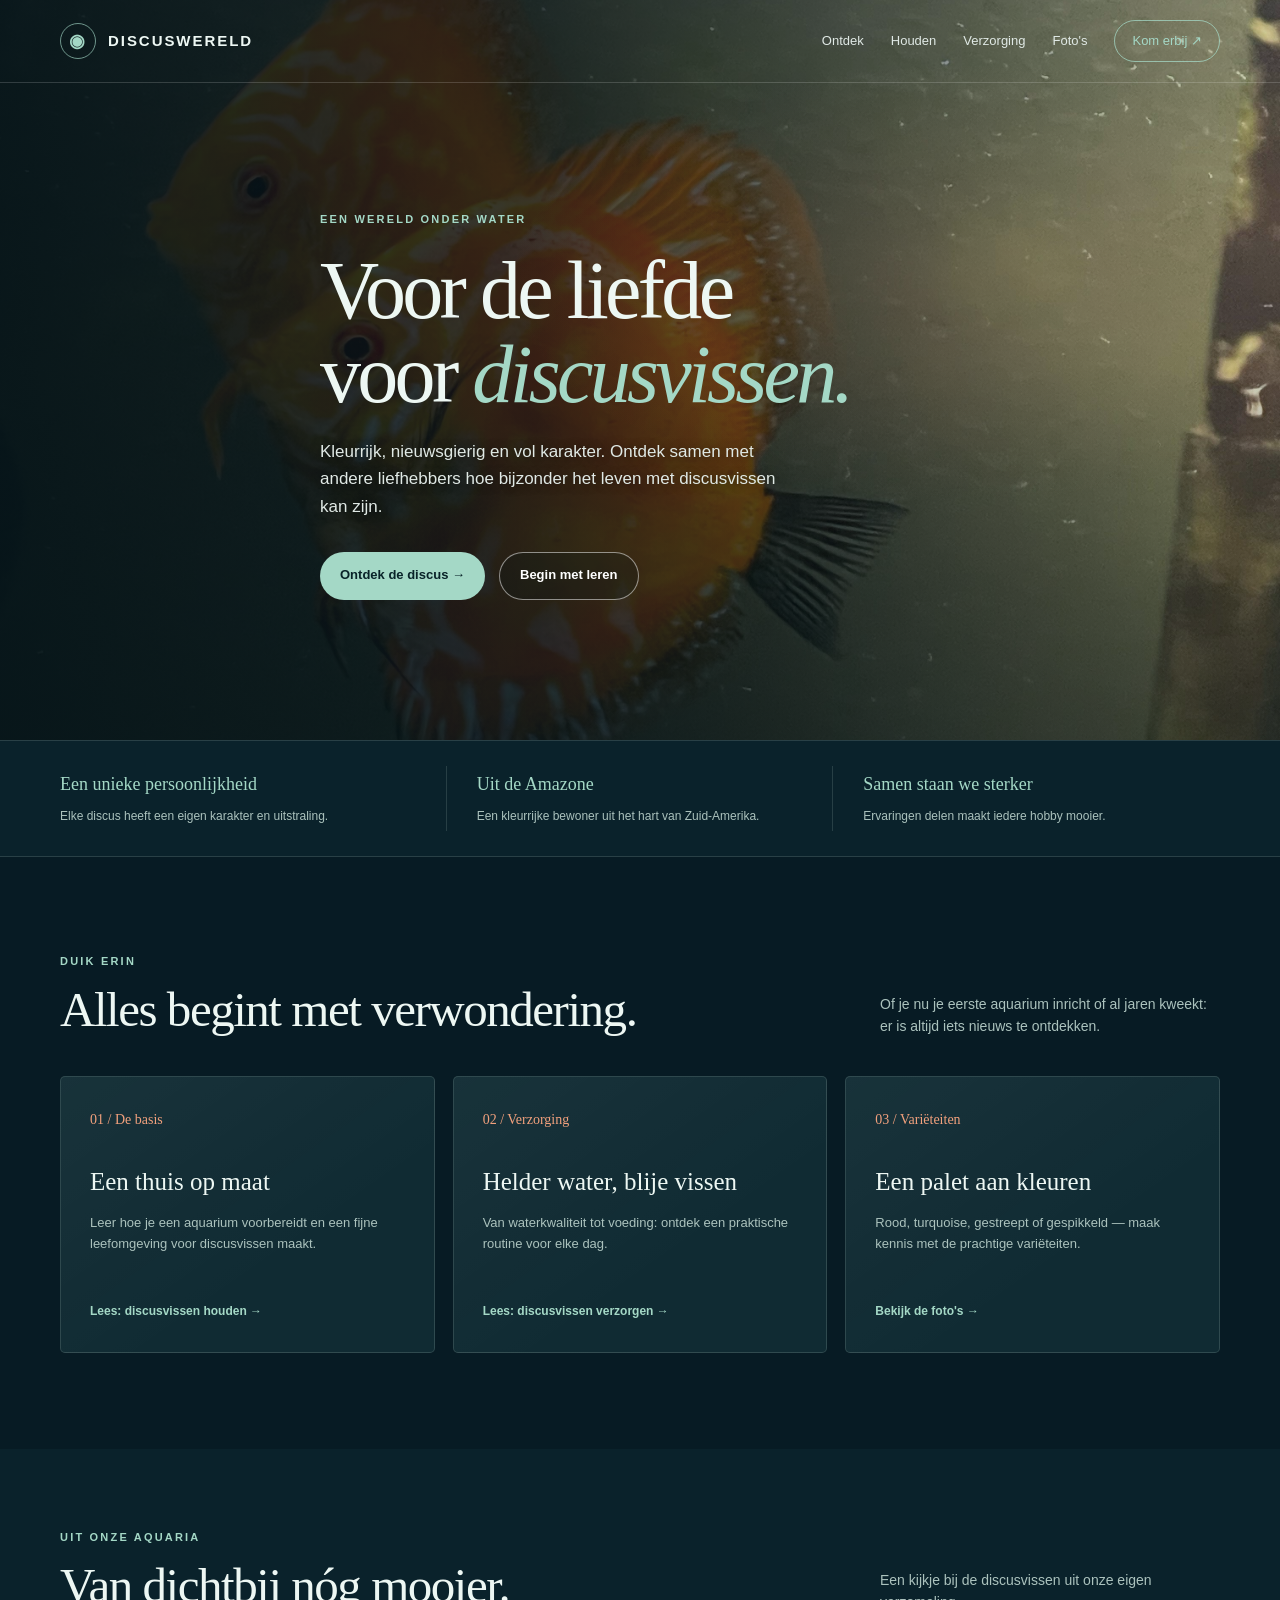
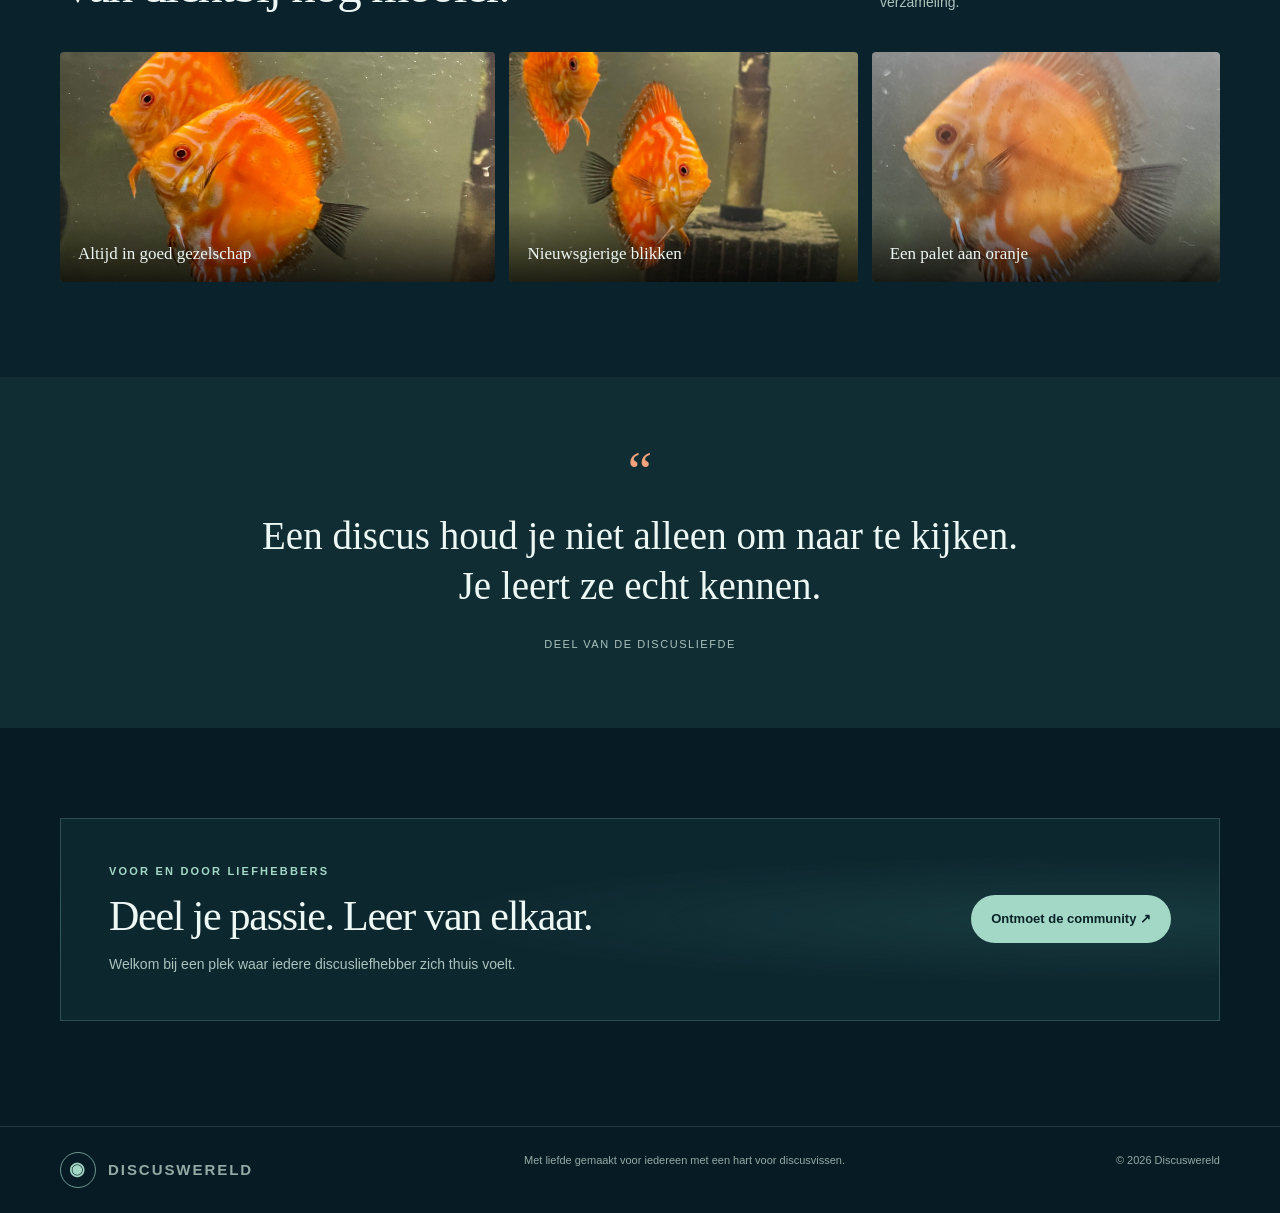
==== commit 52645bf9: "Add Dutch discus fish keeping and care guides" ====
--- a/Public/index.html
+++ b/Public/index.html
@@ -1,35 +1,24 @@
 <!DOCTYPE html>
 <html lang="nl">
 <head>
-  <meta charset="utf-8">
-  <meta name="viewport" content="width=device-width, initial-scale=1">
-  <meta name="theme-color" content="#071b24">
+  <meta charset="utf-8"><meta name="viewport" content="width=device-width, initial-scale=1"><meta name="theme-color" content="#071b24">
   <meta name="description" content="Ontdek de fascinerende wereld van discusvissen. Tips, inspiratie en een warme community voor iedere discusliefhebber.">
   <title>Discuswereld — voor liefhebbers van discusvissen</title>
   <style>
-    :root{color-scheme:dark;--ink:#edf7f3;--muted:#abc2bd;--deep:#071b24;--panel:#102b33;--mint:#a4d8c6;--coral:#f2a17d;--line:rgba(222,244,235,.14);--serif:Georgia,'Times New Roman',serif;--sans:'Avenir Next',Avenir,'Segoe UI',sans-serif}
-    *{box-sizing:border-box}html{scroll-behavior:smooth}body{margin:0;background:var(--deep);color:var(--ink);font-family:var(--sans);line-height:1.6}a{color:inherit;text-decoration:none}.wrap{width:min(1160px,calc(100% - 48px));margin-inline:auto}
-    .topbar{position:absolute;z-index:2;inset:0 0 auto;border-bottom:1px solid rgba(255,255,255,.16)}.nav{min-height:82px;display:flex;align-items:center;justify-content:space-between;gap:30px}.brand{display:flex;align-items:center;gap:12px;font-size:15px;font-weight:750;letter-spacing:.13em;text-transform:uppercase}.brand-mark{width:36px;height:36px;display:grid;place-items:center;border:1px solid rgba(164,216,198,.65);border-radius:50%;color:var(--mint);font-size:18px}.nav-links{display:flex;align-items:center;gap:34px;color:#e0e9e5;font-size:13px}.nav-links a:hover{color:var(--mint)}.nav-cta{padding:10px 17px;border:1px solid rgba(164,216,198,.75);border-radius:999px;color:var(--mint)}
-    .hero{min-height:740px;padding:145px 0 74px;position:relative;overflow:hidden;display:flex;align-items:center;background:linear-gradient(90deg,rgba(5,20,25,.94) 0%,rgba(5,20,25,.79) 42%,rgba(5,20,25,.18) 100%),linear-gradient(0deg,rgba(5,20,25,.46),transparent 50%),url('./images/WhatsApp%20Image%202026-10-30%20at%2021.24.17%20(1).jpeg') center 43%/cover no-repeat}
-    .hero:after{content:'';position:absolute;inset:0;background:radial-gradient(ellipse at 76% 38%,rgba(242,161,125,.13),transparent 34%);pointer-events:none}.hero-content{position:relative;z-index:1;max-width:640px}.eyebrow{color:var(--mint);font-size:11px;font-weight:700;letter-spacing:.2em;text-transform:uppercase}h1,h2,h3,p{margin-top:0}h1{margin:20px 0 22px;font-family:var(--serif);font-size:clamp(48px,7vw,82px);font-weight:400;letter-spacing:-.045em;line-height:1.02}h1 em{color:var(--mint);font-weight:400}.hero-copy{max-width:480px;color:#e0e9e5;font-size:17px;text-shadow:0 1px 12px rgba(0,0,0,.4)}.actions{display:flex;gap:14px;align-items:center;margin-top:32px}.button{display:inline-flex;align-items:center;justify-content:center;min-height:48px;padding:0 20px;border-radius:999px;font-size:13px;font-weight:700;transition:transform .2s,background .2s}.button:hover{transform:translateY(-2px)}.button-primary{background:var(--mint);color:#092329}.button-secondary{border:1px solid rgba(255,255,255,.5);color:white;background:rgba(4,22,27,.2)}
-    .intro-strip{border-top:1px solid var(--line);border-bottom:1px solid var(--line);background:#0a222b}.strip-grid{display:grid;grid-template-columns:repeat(3,1fr);padding:25px 0}.strip-item{padding:4px 30px;border-right:1px solid var(--line)}.strip-item:first-child{padding-left:0}.strip-item:last-child{border:0}.strip-item strong{display:block;margin-bottom:3px;color:var(--mint);font-family:var(--serif);font-size:18px;font-weight:400}.strip-item span{color:var(--muted);font-size:12px}
-    section.content-section{padding:96px 0}.section-heading{display:flex;justify-content:space-between;align-items:end;gap:30px;margin-bottom:38px}h2{max-width:590px;margin:12px 0 0;font-family:var(--serif);font-size:clamp(34px,4vw,49px);font-weight:400;letter-spacing:-.03em;line-height:1.12}.section-note{max-width:340px;margin:0;color:var(--muted);font-size:14px}.cards{display:grid;grid-template-columns:repeat(3,1fr);gap:18px}.card{min-height:260px;padding:29px;border:1px solid var(--line);border-radius:5px;background:linear-gradient(145deg,rgba(255,255,255,.035),transparent 64%),var(--panel);transition:transform .2s,border-color .2s}.card:hover{transform:translateY(-4px);border-color:rgba(164,216,198,.46)}.card-number{color:var(--coral);font-family:var(--serif);font-size:14px}.card h3{margin:39px 0 11px;font-family:var(--serif);font-size:25px;font-weight:400}.card p{min-height:64px;margin-bottom:20px;color:var(--muted);font-size:13px}.card-link{color:var(--mint);font-size:12px;font-weight:700}
-    .gallery-section{padding:80px 0 95px;background:#0a222b}.gallery-grid{display:grid;grid-template-columns:1.25fr 1fr 1fr;grid-template-rows:230px;gap:14px}.gallery-figure{position:relative;overflow:hidden;margin:0;border-radius:4px;background:#122e34}.gallery-figure img{width:100%;height:100%;display:block;object-fit:cover;transition:transform .5s}.gallery-figure:hover img{transform:scale(1.045)}.gallery-figure:first-child img{object-position:center 45%}.gallery-figure figcaption{position:absolute;inset:auto 0 0;padding:32px 18px 14px;background:linear-gradient(transparent,rgba(0,0,0,.74));font-family:var(--serif);font-size:17px}
-    .quote-section{padding:73px 0;background:#102d34}.quote{max-width:840px;margin:0 auto;text-align:center}.quote-mark{color:var(--coral);font-family:var(--serif);font-size:55px;line-height:.8}blockquote{margin:17px 0 18px;font-family:var(--serif);font-size:clamp(25px,3.4vw,39px);line-height:1.3}.quote small{color:var(--muted);font-size:11px;letter-spacing:.14em;text-transform:uppercase}.community{padding:90px 0 105px}.community-panel{display:flex;justify-content:space-between;align-items:center;gap:35px;padding:44px 48px;border:1px solid rgba(164,216,198,.22);background:radial-gradient(ellipse at 90% 50%,rgba(67,140,126,.19),transparent 45%),#0d272f}.community-panel h2{max-width:580px;font-size:clamp(30px,4vw,42px)}.community-panel p{margin:13px 0 0;color:var(--muted);font-size:14px}footer{border-top:1px solid var(--line);padding:25px 0;color:#93aaa5;font-size:11px}.footer-inner{display:flex;justify-content:space-between;gap:20px}
-    @media(max-width:760px){.wrap{width:min(100% - 36px,560px)}.nav{min-height:70px}.nav-links{gap:12px}.nav-links a:not(.nav-cta){display:none}.hero{min-height:680px;padding:125px 0 60px;background-position:57% center}.hero-content{max-width:520px}.hero-copy{font-size:15px}.actions{flex-wrap:wrap}.strip-grid{grid-template-columns:1fr;gap:16px;padding:21px 0}.strip-item,.strip-item:first-child{padding:0;border:0}section.content-section{padding:72px 0}.section-heading{display:block}.section-note{margin-top:17px}.cards{grid-template-columns:1fr}.card{min-height:0}.card h3{margin-top:24px}.card p{min-height:0}.gallery-section{padding:65px 0}.gallery-grid{grid-template-columns:1fr 1fr;grid-template-rows:190px 190px}.gallery-figure:first-child{grid-column:1/-1}.community{padding:72px 0}.community-panel{display:block;padding:30px 25px}.community-panel .button{margin-top:22px}.footer-inner{flex-direction:column}}
-    @media(prefers-reduced-motion:reduce){*,*::before,*::after{scroll-behavior:auto!important;animation-duration:.01ms!important;transition-duration:.01ms!important}}
+    :root{color-scheme:dark;--ink:#edf7f3;--muted:#abc2bd;--deep:#071b24;--panel:#102b33;--mint:#a4d8c6;--coral:#f2a17d;--line:rgba(222,244,235,.14);--serif:Georgia,'Times New Roman',serif;--sans:'Avenir Next',Avenir,'Segoe UI',sans-serif}*{box-sizing:border-box}html{scroll-behavior:smooth}body{margin:0;background:var(--deep);color:var(--ink);font-family:var(--sans);line-height:1.6}a{color:inherit;text-decoration:none}.wrap{width:min(1160px,calc(100% - 48px));margin-inline:auto}.topbar{position:absolute;z-index:2;inset:0 0 auto;border-bottom:1px solid rgba(255,255,255,.16)}.nav{min-height:82px;display:flex;align-items:center;justify-content:space-between;gap:30px}.brand{display:flex;align-items:center;gap:12px;font-size:15px;font-weight:750;letter-spacing:.13em;text-transform:uppercase}.brand-mark{width:36px;height:36px;display:grid;place-items:center;border:1px solid rgba(164,216,198,.65);border-radius:50%;color:var(--mint);font-size:18px}.nav-links{display:flex;align-items:center;gap:27px;color:#e0e9e5;font-size:13px}.nav-links a:hover{color:var(--mint)}.nav-cta{padding:10px 17px;border:1px solid rgba(164,216,198,.75);border-radius:999px;color:var(--mint)}
+    .hero{min-height:740px;padding:145px 0 74px;position:relative;overflow:hidden;display:flex;align-items:center;background:linear-gradient(90deg,rgba(5,20,25,.94) 0%,rgba(5,20,25,.79) 42%,rgba(5,20,25,.18) 100%),linear-gradient(0deg,rgba(5,20,25,.46),transparent 50%),url('./images/WhatsApp%20Image%202026-10-30%20at%2021.24.17%20(1).jpeg') center 43%/cover no-repeat}.hero:after{content:'';position:absolute;inset:0;background:radial-gradient(ellipse at 76% 38%,rgba(242,161,125,.13),transparent 34%);pointer-events:none}.hero-content{position:relative;z-index:1;max-width:640px}.eyebrow{color:var(--mint);font-size:11px;font-weight:700;letter-spacing:.2em;text-transform:uppercase}h1,h2,h3,p{margin-top:0}h1{margin:20px 0 22px;font-family:var(--serif);font-size:clamp(48px,7vw,82px);font-weight:400;letter-spacing:-.045em;line-height:1.02}h1 em{color:var(--mint);font-weight:400}.hero-copy{max-width:480px;color:#e0e9e5;font-size:17px;text-shadow:0 1px 12px rgba(0,0,0,.4)}.actions{display:flex;gap:14px;align-items:center;margin-top:32px}.button{display:inline-flex;align-items:center;justify-content:center;min-height:48px;padding:0 20px;border-radius:999px;font-size:13px;font-weight:700;transition:transform .2s}.button:hover{transform:translateY(-2px)}.button-primary{background:var(--mint);color:#092329}.button-secondary{border:1px solid rgba(255,255,255,.5);color:white;background:rgba(4,22,27,.2)}
+    .intro-strip{border-top:1px solid var(--line);border-bottom:1px solid var(--line);background:#0a222b}.strip-grid{display:grid;grid-template-columns:repeat(3,1fr);padding:25px 0}.strip-item{padding:4px 30px;border-right:1px solid var(--line)}.strip-item:first-child{padding-left:0}.strip-item:last-child{border:0}.strip-item strong{display:block;margin-bottom:3px;color:var(--mint);font-family:var(--serif);font-size:18px;font-weight:400}.strip-item span{color:var(--muted);font-size:12px}section.content-section{padding:96px 0}.section-heading{display:flex;justify-content:space-between;align-items:end;gap:30px;margin-bottom:38px}h2{max-width:590px;margin:12px 0 0;font-family:var(--serif);font-size:clamp(34px,4vw,49px);font-weight:400;letter-spacing:-.03em;line-height:1.12}.section-note{max-width:340px;margin:0;color:var(--muted);font-size:14px}.cards{display:grid;grid-template-columns:repeat(3,1fr);gap:18px}.card{min-height:260px;padding:29px;border:1px solid var(--line);border-radius:5px;background:linear-gradient(145deg,rgba(255,255,255,.035),transparent 64%),var(--panel);transition:transform .2s,border-color .2s}.card:hover{transform:translateY(-4px);border-color:rgba(164,216,198,.46)}.card-number{color:var(--coral);font-family:var(--serif);font-size:14px}.card h3{margin:31px 0 11px;font-family:var(--serif);font-size:25px;font-weight:400}.card p{min-height:64px;margin-bottom:20px;color:var(--muted);font-size:13px}.card-link{color:var(--mint);font-size:12px;font-weight:700}.gallery-section{padding:80px 0 95px;background:#0a222b}.gallery-grid{display:grid;grid-template-columns:1.25fr 1fr 1fr;grid-template-rows:230px;gap:14px}.gallery-figure{position:relative;overflow:hidden;margin:0;border-radius:4px;background:#122e34}.gallery-figure img{width:100%;height:100%;display:block;object-fit:cover;transition:transform .5s}.gallery-figure:hover img{transform:scale(1.045)}.gallery-figure:first-child img{object-position:center 45%}.gallery-figure figcaption{position:absolute;inset:auto 0 0;padding:32px 18px 14px;background:linear-gradient(transparent,rgba(0,0,0,.74));font-family:var(--serif);font-size:17px}.quote-section{padding:73px 0;background:#102d34}.quote{max-width:840px;margin:0 auto;text-align:center}.quote-mark{color:var(--coral);font-family:var(--serif);font-size:55px;line-height:.8}blockquote{margin:17px 0 18px;font-family:var(--serif);font-size:clamp(25px,3.4vw,39px);line-height:1.3}.quote small{color:var(--muted);font-size:11px;letter-spacing:.14em;text-transform:uppercase}.community{padding:90px 0 105px}.community-panel{display:flex;justify-content:space-between;align-items:center;gap:35px;padding:44px 48px;border:1px solid rgba(164,216,198,.22);background:radial-gradient(ellipse at 90% 50%,rgba(67,140,126,.19),transparent 45%),#0d272f}.community-panel h2{max-width:580px;font-size:clamp(30px,4vw,42px)}.community-panel p{margin:13px 0 0;color:var(--muted);font-size:14px}footer{border-top:1px solid var(--line);padding:25px 0;color:#93aaa5;font-size:11px}.footer-inner{display:flex;justify-content:space-between;gap:20px}
+    @media(max-width:760px){.wrap{width:min(100% - 36px,560px)}.nav{min-height:70px}.nav-links{gap:11px;font-size:12px}.nav-links a:not(.nav-cta){display:none}.hero{min-height:680px;padding:125px 0 60px;background-position:57% center}.hero-copy{font-size:15px}.actions{flex-wrap:wrap}.strip-grid{grid-template-columns:1fr;gap:16px;padding:21px 0}.strip-item,.strip-item:first-child{padding:0;border:0}section.content-section{padding:72px 0}.section-heading{display:block}.section-note{margin-top:17px}.cards{grid-template-columns:1fr}.card{min-height:0}.card h3{margin-top:24px}.card p{min-height:0}.gallery-section{padding:65px 0}.gallery-grid{grid-template-columns:1fr 1fr;grid-template-rows:190px 190px}.gallery-figure:first-child{grid-column:1/-1}.community{padding:72px 0}.community-panel{display:block;padding:30px 25px}.community-panel .button{margin-top:22px}.footer-inner{flex-direction:column}}
   </style>
 </head>
 <body>
-  <header class="topbar"><nav class="nav wrap" aria-label="Hoofdnavigatie"><a class="brand" href="#home" aria-label="Discuswereld startpagina"><span class="brand-mark" aria-hidden="true">◉</span> Discuswereld</a><div class="nav-links"><a href="#ontdek">Ontdek</a><a href="#kennis">Kennis</a><a href="#fotos">Foto's</a><a href="#community">Community</a><a class="nav-cta" href="#community">Kom erbij <span aria-hidden="true">↗</span></a></div></nav></header>
-  <main>
-    <section class="hero" id="home"><div class="hero-content wrap"><div class="eyebrow">Een wereld onder water</div><h1>Voor de liefde<br>voor <em>discusvissen.</em></h1><p class="hero-copy">Kleurrijk, nieuwsgierig en vol karakter. Ontdek samen met andere liefhebbers hoe bijzonder het leven met discusvissen kan zijn.</p><div class="actions"><a class="button button-primary" href="#ontdek">Ontdek de discus <span aria-hidden="true">&nbsp;→</span></a><a class="button button-secondary" href="#kennis">Begin met leren</a></div></div></section>
+  <header class="topbar"><nav class="nav wrap" aria-label="Hoofdnavigatie"><a class="brand" href="index.html" aria-label="Discuswereld startpagina"><span class="brand-mark" aria-hidden="true">◉</span> Discuswereld</a><div class="nav-links"><a href="#ontdek">Ontdek</a><a href="houden.html">Houden</a><a href="verzorging.html">Verzorging</a><a href="#fotos">Foto's</a><a class="nav-cta" href="#community">Kom erbij <span aria-hidden="true">↗</span></a></div></nav></header>
+  <main><section class="hero" id="home"><div class="hero-content wrap"><div class="eyebrow">Een wereld onder water</div><h1>Voor de liefde<br>voor <em>discusvissen.</em></h1><p class="hero-copy">Kleurrijk, nieuwsgierig en vol karakter. Ontdek samen met andere liefhebbers hoe bijzonder het leven met discusvissen kan zijn.</p><div class="actions"><a class="button button-primary" href="#ontdek">Ontdek de discus <span aria-hidden="true">&nbsp;→</span></a><a class="button button-secondary" href="houden.html">Begin met leren</a></div></div></section>
     <div class="intro-strip"><div class="strip-grid wrap"><div class="strip-item"><strong>Een unieke persoonlijkheid</strong><span>Elke discus heeft een eigen karakter en uitstraling.</span></div><div class="strip-item"><strong>Uit de Amazone</strong><span>Een kleurrijke bewoner uit het hart van Zuid-Amerika.</span></div><div class="strip-item"><strong>Samen staan we sterker</strong><span>Ervaringen delen maakt iedere hobby mooier.</span></div></div></div>
-    <section class="content-section" id="ontdek"><div class="wrap"><div class="section-heading"><div><div class="eyebrow">Duik erin</div><h2>Alles begint met verwondering.</h2></div><p class="section-note">Of je nu je eerste aquarium inricht of al jaren kweekt: er is altijd iets nieuws te ontdekken.</p></div><div class="cards" id="kennis"><article class="card"><span class="card-number">01 / De basis</span><h3>Een thuis op maat</h3><p>Leer wat discusvissen nodig hebben om zich veilig, gezond en op hun gemak te voelen.</p><a class="card-link" href="#community">Bekijk de basis <span aria-hidden="true">→</span></a></article><article class="card"><span class="card-number">02 / Verzorging</span><h3>Helder water, blije vissen</h3><p>Van waterwaarden tot voeding: ontdek de dagelijkse zorg achter een levendig aquarium.</p><a class="card-link" href="#community">Lees verzorgingstips <span aria-hidden="true">→</span></a></article><article class="card"><span class="card-number">03 / Variëteiten</span><h3>Een palet aan kleuren</h3><p>Rood, turquoise, gestreept of gespikkeld — maak kennis met de prachtige variëteiten.</p><a class="card-link" href="#fotos">Bekijk de foto's <span aria-hidden="true">→</span></a></article></div></div></section>
+    <section class="content-section" id="ontdek"><div class="wrap"><div class="section-heading"><div><div class="eyebrow">Duik erin</div><h2>Alles begint met verwondering.</h2></div><p class="section-note">Of je nu je eerste aquarium inricht of al jaren kweekt: er is altijd iets nieuws te ontdekken.</p></div><div class="cards"><article class="card"><span class="card-number">01 / De basis</span><h3>Een thuis op maat</h3><p>Leer hoe je een aquarium voorbereidt en een fijne leefomgeving voor discusvissen maakt.</p><a class="card-link" href="houden.html">Lees: discusvissen houden <span aria-hidden="true">→</span></a></article><article class="card"><span class="card-number">02 / Verzorging</span><h3>Helder water, blije vissen</h3><p>Van waterkwaliteit tot voeding: ontdek een praktische routine voor elke dag.</p><a class="card-link" href="verzorging.html">Lees: discusvissen verzorgen <span aria-hidden="true">→</span></a></article><article class="card"><span class="card-number">03 / Variëteiten</span><h3>Een palet aan kleuren</h3><p>Rood, turquoise, gestreept of gespikkeld — maak kennis met de prachtige variëteiten.</p><a class="card-link" href="#fotos">Bekijk de foto's <span aria-hidden="true">→</span></a></article></div></div></section>
     <section class="gallery-section" id="fotos"><div class="wrap"><div class="section-heading"><div><div class="eyebrow">Uit onze aquaria</div><h2>Van dichtbij nóg mooier.</h2></div><p class="section-note">Een kijkje bij de discusvissen uit onze eigen verzameling.</p></div><div class="gallery-grid"><figure class="gallery-figure"><img src="./images/WhatsApp%20Image%202026-10-30%20at%2021.24.17%20(1).jpeg" alt="Twee oranje discusvissen zwemmen samen in het aquarium" loading="lazy"><figcaption>Altijd in goed gezelschap</figcaption></figure><figure class="gallery-figure"><img src="./images/WhatsApp%20Image%202026-10-30%20at%2021.24.17%20(2).jpeg" alt="Oranje discusvissen in een aquarium" loading="lazy"><figcaption>Nieuwsgierige blikken</figcaption></figure><figure class="gallery-figure"><img src="./images/WhatsApp%20Image%202026-10-30%20at%2021.24.17%20(3).jpeg" alt="Een close-up van een oranje discusvis" loading="lazy"><figcaption>Een palet aan oranje</figcaption></figure></div></div></section>
     <section class="quote-section"><div class="quote wrap"><div class="quote-mark" aria-hidden="true">“</div><blockquote>Een discus houd je niet alleen om naar te kijken.<br>Je leert ze echt kennen.</blockquote><small>Deel van de discusliefde</small></div></section>
     <section class="community" id="community"><div class="community-panel wrap"><div><div class="eyebrow">Voor en door liefhebbers</div><h2>Deel je passie. Leer van elkaar.</h2><p>Welkom bij een plek waar iedere discusliefhebber zich thuis voelt.</p></div><a class="button button-primary" href="mailto:hallo@discuswereld.nl?subject=Ik%20wil%20meer%20weten">Ontmoet de community <span aria-hidden="true">&nbsp;↗</span></a></div></section>
-  </main>
-  <footer><div class="footer-inner wrap"><a class="brand" href="#home"><span class="brand-mark" aria-hidden="true">◉</span> Discuswereld</a><span>Met liefde gemaakt voor iedereen met een hart voor discusvissen.</span><span>© 2026 Discuswereld</span></div></footer>
+  </main><footer><div class="footer-inner wrap"><a class="brand" href="index.html"><span class="brand-mark" aria-hidden="true">◉</span> Discuswereld</a><span>Met liefde gemaakt voor iedereen met een hart voor discusvissen.</span><span>© 2026 Discuswereld</span></div></footer>
 </body>
 </html>
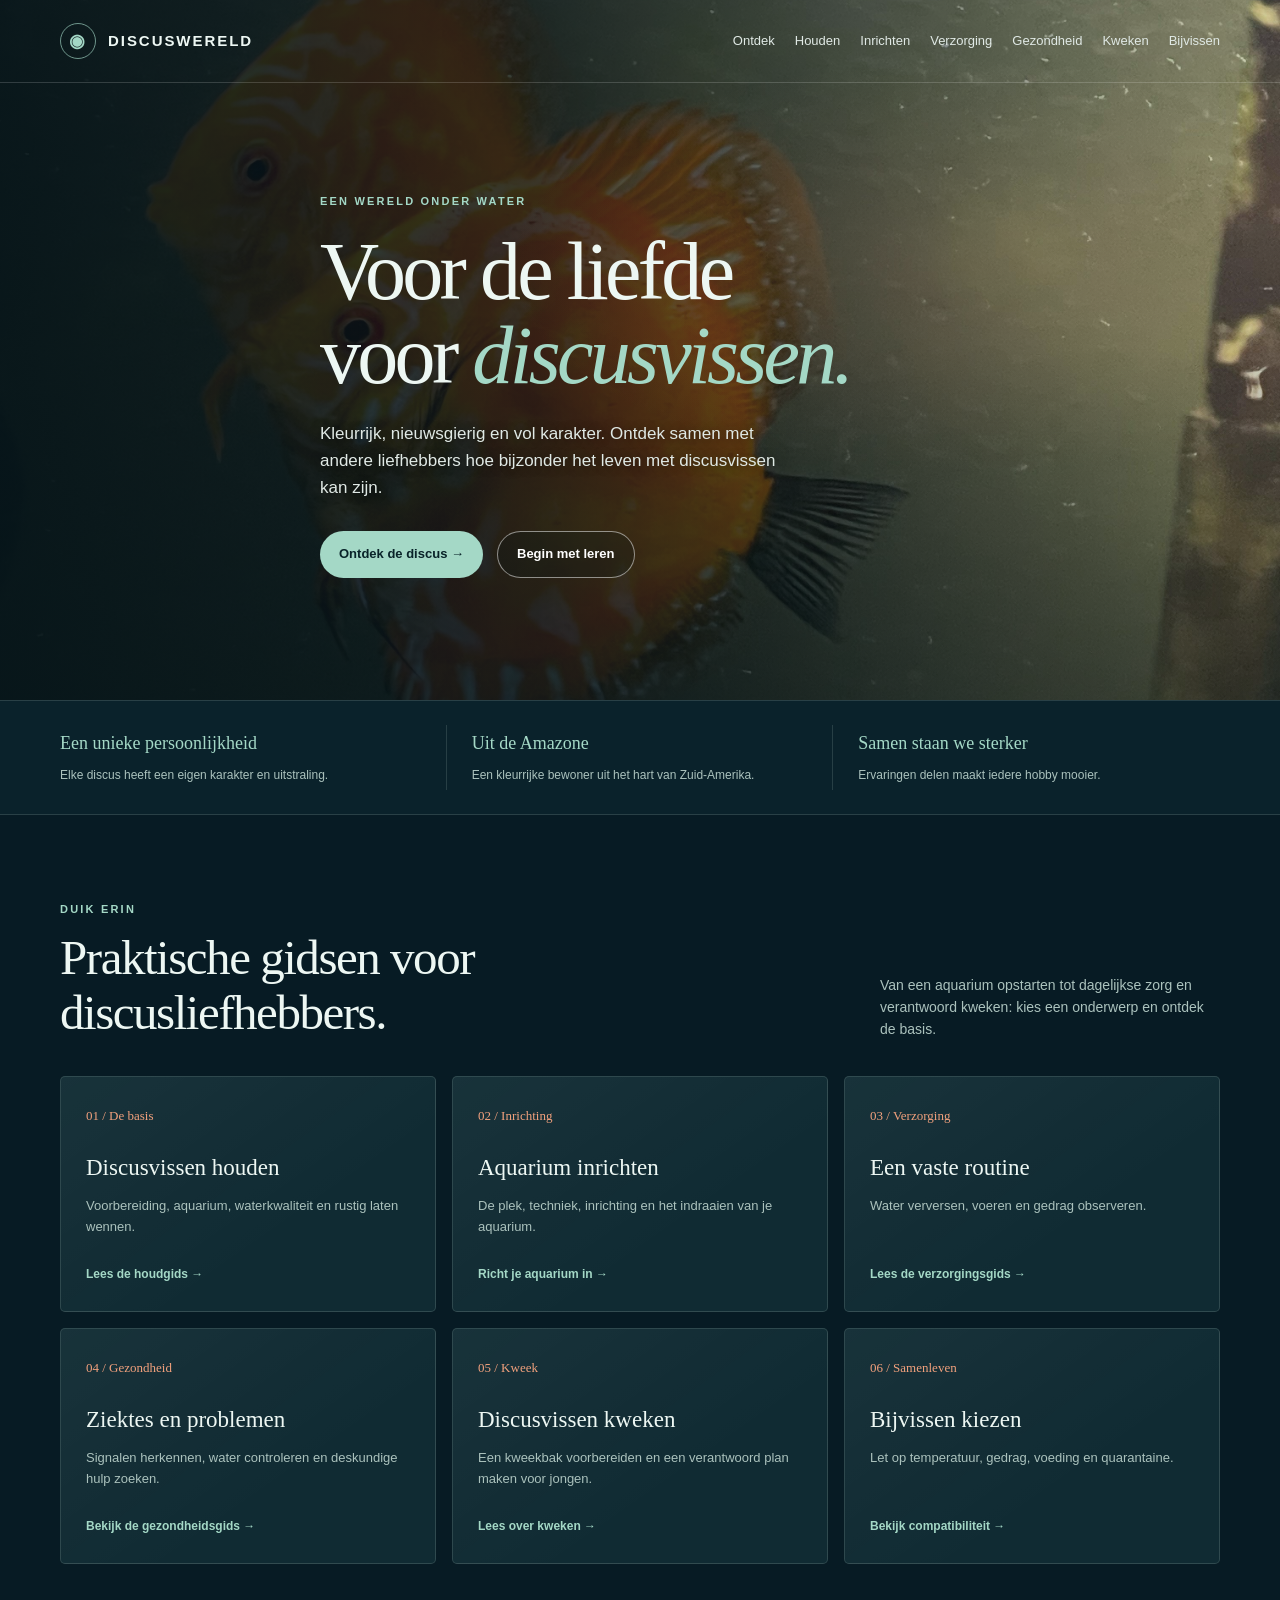
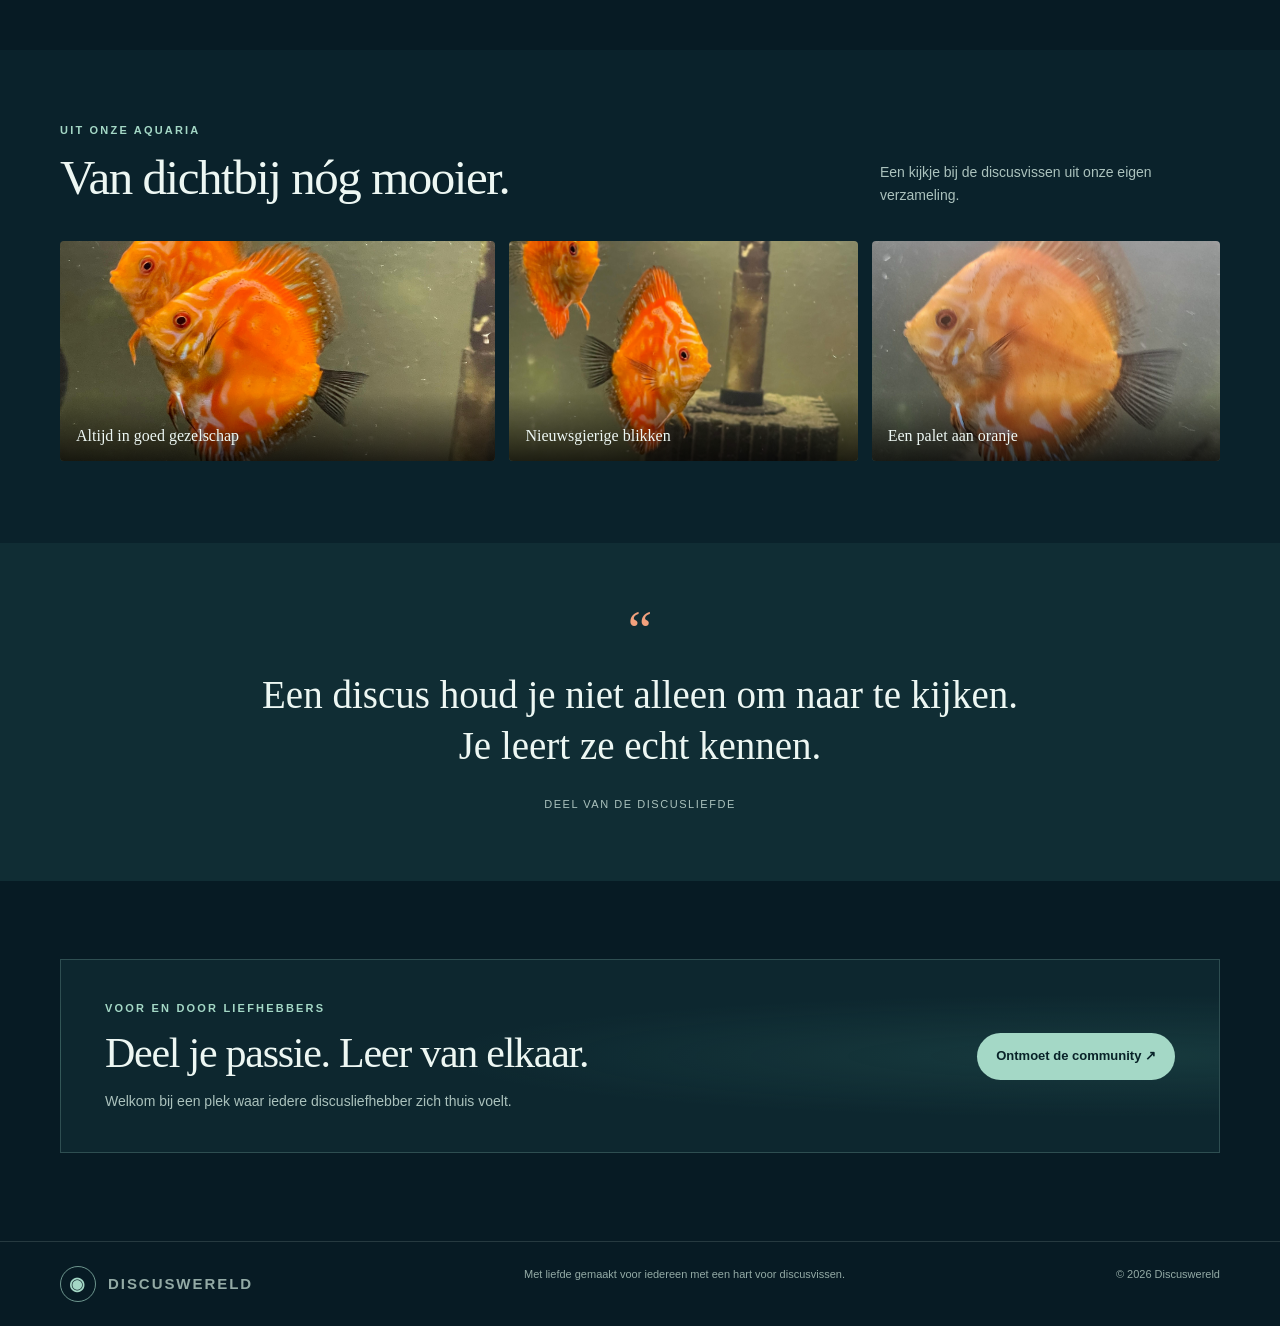
==== commit f7dc4cee: "Add four discus care and husbandry guides" ====
--- a/Public/index.html
+++ b/Public/index.html
@@ -1,24 +1,5 @@
 <!DOCTYPE html>
-<html lang="nl">
-<head>
-  <meta charset="utf-8"><meta name="viewport" content="width=device-width, initial-scale=1"><meta name="theme-color" content="#071b24">
-  <meta name="description" content="Ontdek de fascinerende wereld van discusvissen. Tips, inspiratie en een warme community voor iedere discusliefhebber.">
-  <title>Discuswereld — voor liefhebbers van discusvissen</title>
-  <style>
-    :root{color-scheme:dark;--ink:#edf7f3;--muted:#abc2bd;--deep:#071b24;--panel:#102b33;--mint:#a4d8c6;--coral:#f2a17d;--line:rgba(222,244,235,.14);--serif:Georgia,'Times New Roman',serif;--sans:'Avenir Next',Avenir,'Segoe UI',sans-serif}*{box-sizing:border-box}html{scroll-behavior:smooth}body{margin:0;background:var(--deep);color:var(--ink);font-family:var(--sans);line-height:1.6}a{color:inherit;text-decoration:none}.wrap{width:min(1160px,calc(100% - 48px));margin-inline:auto}.topbar{position:absolute;z-index:2;inset:0 0 auto;border-bottom:1px solid rgba(255,255,255,.16)}.nav{min-height:82px;display:flex;align-items:center;justify-content:space-between;gap:30px}.brand{display:flex;align-items:center;gap:12px;font-size:15px;font-weight:750;letter-spacing:.13em;text-transform:uppercase}.brand-mark{width:36px;height:36px;display:grid;place-items:center;border:1px solid rgba(164,216,198,.65);border-radius:50%;color:var(--mint);font-size:18px}.nav-links{display:flex;align-items:center;gap:27px;color:#e0e9e5;font-size:13px}.nav-links a:hover{color:var(--mint)}.nav-cta{padding:10px 17px;border:1px solid rgba(164,216,198,.75);border-radius:999px;color:var(--mint)}
-    .hero{min-height:740px;padding:145px 0 74px;position:relative;overflow:hidden;display:flex;align-items:center;background:linear-gradient(90deg,rgba(5,20,25,.94) 0%,rgba(5,20,25,.79) 42%,rgba(5,20,25,.18) 100%),linear-gradient(0deg,rgba(5,20,25,.46),transparent 50%),url('./images/WhatsApp%20Image%202026-10-30%20at%2021.24.17%20(1).jpeg') center 43%/cover no-repeat}.hero:after{content:'';position:absolute;inset:0;background:radial-gradient(ellipse at 76% 38%,rgba(242,161,125,.13),transparent 34%);pointer-events:none}.hero-content{position:relative;z-index:1;max-width:640px}.eyebrow{color:var(--mint);font-size:11px;font-weight:700;letter-spacing:.2em;text-transform:uppercase}h1,h2,h3,p{margin-top:0}h1{margin:20px 0 22px;font-family:var(--serif);font-size:clamp(48px,7vw,82px);font-weight:400;letter-spacing:-.045em;line-height:1.02}h1 em{color:var(--mint);font-weight:400}.hero-copy{max-width:480px;color:#e0e9e5;font-size:17px;text-shadow:0 1px 12px rgba(0,0,0,.4)}.actions{display:flex;gap:14px;align-items:center;margin-top:32px}.button{display:inline-flex;align-items:center;justify-content:center;min-height:48px;padding:0 20px;border-radius:999px;font-size:13px;font-weight:700;transition:transform .2s}.button:hover{transform:translateY(-2px)}.button-primary{background:var(--mint);color:#092329}.button-secondary{border:1px solid rgba(255,255,255,.5);color:white;background:rgba(4,22,27,.2)}
-    .intro-strip{border-top:1px solid var(--line);border-bottom:1px solid var(--line);background:#0a222b}.strip-grid{display:grid;grid-template-columns:repeat(3,1fr);padding:25px 0}.strip-item{padding:4px 30px;border-right:1px solid var(--line)}.strip-item:first-child{padding-left:0}.strip-item:last-child{border:0}.strip-item strong{display:block;margin-bottom:3px;color:var(--mint);font-family:var(--serif);font-size:18px;font-weight:400}.strip-item span{color:var(--muted);font-size:12px}section.content-section{padding:96px 0}.section-heading{display:flex;justify-content:space-between;align-items:end;gap:30px;margin-bottom:38px}h2{max-width:590px;margin:12px 0 0;font-family:var(--serif);font-size:clamp(34px,4vw,49px);font-weight:400;letter-spacing:-.03em;line-height:1.12}.section-note{max-width:340px;margin:0;color:var(--muted);font-size:14px}.cards{display:grid;grid-template-columns:repeat(3,1fr);gap:18px}.card{min-height:260px;padding:29px;border:1px solid var(--line);border-radius:5px;background:linear-gradient(145deg,rgba(255,255,255,.035),transparent 64%),var(--panel);transition:transform .2s,border-color .2s}.card:hover{transform:translateY(-4px);border-color:rgba(164,216,198,.46)}.card-number{color:var(--coral);font-family:var(--serif);font-size:14px}.card h3{margin:31px 0 11px;font-family:var(--serif);font-size:25px;font-weight:400}.card p{min-height:64px;margin-bottom:20px;color:var(--muted);font-size:13px}.card-link{color:var(--mint);font-size:12px;font-weight:700}.gallery-section{padding:80px 0 95px;background:#0a222b}.gallery-grid{display:grid;grid-template-columns:1.25fr 1fr 1fr;grid-template-rows:230px;gap:14px}.gallery-figure{position:relative;overflow:hidden;margin:0;border-radius:4px;background:#122e34}.gallery-figure img{width:100%;height:100%;display:block;object-fit:cover;transition:transform .5s}.gallery-figure:hover img{transform:scale(1.045)}.gallery-figure:first-child img{object-position:center 45%}.gallery-figure figcaption{position:absolute;inset:auto 0 0;padding:32px 18px 14px;background:linear-gradient(transparent,rgba(0,0,0,.74));font-family:var(--serif);font-size:17px}.quote-section{padding:73px 0;background:#102d34}.quote{max-width:840px;margin:0 auto;text-align:center}.quote-mark{color:var(--coral);font-family:var(--serif);font-size:55px;line-height:.8}blockquote{margin:17px 0 18px;font-family:var(--serif);font-size:clamp(25px,3.4vw,39px);line-height:1.3}.quote small{color:var(--muted);font-size:11px;letter-spacing:.14em;text-transform:uppercase}.community{padding:90px 0 105px}.community-panel{display:flex;justify-content:space-between;align-items:center;gap:35px;padding:44px 48px;border:1px solid rgba(164,216,198,.22);background:radial-gradient(ellipse at 90% 50%,rgba(67,140,126,.19),transparent 45%),#0d272f}.community-panel h2{max-width:580px;font-size:clamp(30px,4vw,42px)}.community-panel p{margin:13px 0 0;color:var(--muted);font-size:14px}footer{border-top:1px solid var(--line);padding:25px 0;color:#93aaa5;font-size:11px}.footer-inner{display:flex;justify-content:space-between;gap:20px}
-    @media(max-width:760px){.wrap{width:min(100% - 36px,560px)}.nav{min-height:70px}.nav-links{gap:11px;font-size:12px}.nav-links a:not(.nav-cta){display:none}.hero{min-height:680px;padding:125px 0 60px;background-position:57% center}.hero-copy{font-size:15px}.actions{flex-wrap:wrap}.strip-grid{grid-template-columns:1fr;gap:16px;padding:21px 0}.strip-item,.strip-item:first-child{padding:0;border:0}section.content-section{padding:72px 0}.section-heading{display:block}.section-note{margin-top:17px}.cards{grid-template-columns:1fr}.card{min-height:0}.card h3{margin-top:24px}.card p{min-height:0}.gallery-section{padding:65px 0}.gallery-grid{grid-template-columns:1fr 1fr;grid-template-rows:190px 190px}.gallery-figure:first-child{grid-column:1/-1}.community{padding:72px 0}.community-panel{display:block;padding:30px 25px}.community-panel .button{margin-top:22px}.footer-inner{flex-direction:column}}
-  </style>
-</head>
-<body>
-  <header class="topbar"><nav class="nav wrap" aria-label="Hoofdnavigatie"><a class="brand" href="index.html" aria-label="Discuswereld startpagina"><span class="brand-mark" aria-hidden="true">◉</span> Discuswereld</a><div class="nav-links"><a href="#ontdek">Ontdek</a><a href="houden.html">Houden</a><a href="verzorging.html">Verzorging</a><a href="#fotos">Foto's</a><a class="nav-cta" href="#community">Kom erbij <span aria-hidden="true">↗</span></a></div></nav></header>
-  <main><section class="hero" id="home"><div class="hero-content wrap"><div class="eyebrow">Een wereld onder water</div><h1>Voor de liefde<br>voor <em>discusvissen.</em></h1><p class="hero-copy">Kleurrijk, nieuwsgierig en vol karakter. Ontdek samen met andere liefhebbers hoe bijzonder het leven met discusvissen kan zijn.</p><div class="actions"><a class="button button-primary" href="#ontdek">Ontdek de discus <span aria-hidden="true">&nbsp;→</span></a><a class="button button-secondary" href="houden.html">Begin met leren</a></div></div></section>
-    <div class="intro-strip"><div class="strip-grid wrap"><div class="strip-item"><strong>Een unieke persoonlijkheid</strong><span>Elke discus heeft een eigen karakter en uitstraling.</span></div><div class="strip-item"><strong>Uit de Amazone</strong><span>Een kleurrijke bewoner uit het hart van Zuid-Amerika.</span></div><div class="strip-item"><strong>Samen staan we sterker</strong><span>Ervaringen delen maakt iedere hobby mooier.</span></div></div></div>
-    <section class="content-section" id="ontdek"><div class="wrap"><div class="section-heading"><div><div class="eyebrow">Duik erin</div><h2>Alles begint met verwondering.</h2></div><p class="section-note">Of je nu je eerste aquarium inricht of al jaren kweekt: er is altijd iets nieuws te ontdekken.</p></div><div class="cards"><article class="card"><span class="card-number">01 / De basis</span><h3>Een thuis op maat</h3><p>Leer hoe je een aquarium voorbereidt en een fijne leefomgeving voor discusvissen maakt.</p><a class="card-link" href="houden.html">Lees: discusvissen houden <span aria-hidden="true">→</span></a></article><article class="card"><span class="card-number">02 / Verzorging</span><h3>Helder water, blije vissen</h3><p>Van waterkwaliteit tot voeding: ontdek een praktische routine voor elke dag.</p><a class="card-link" href="verzorging.html">Lees: discusvissen verzorgen <span aria-hidden="true">→</span></a></article><article class="card"><span class="card-number">03 / Variëteiten</span><h3>Een palet aan kleuren</h3><p>Rood, turquoise, gestreept of gespikkeld — maak kennis met de prachtige variëteiten.</p><a class="card-link" href="#fotos">Bekijk de foto's <span aria-hidden="true">→</span></a></article></div></div></section>
-    <section class="gallery-section" id="fotos"><div class="wrap"><div class="section-heading"><div><div class="eyebrow">Uit onze aquaria</div><h2>Van dichtbij nóg mooier.</h2></div><p class="section-note">Een kijkje bij de discusvissen uit onze eigen verzameling.</p></div><div class="gallery-grid"><figure class="gallery-figure"><img src="./images/WhatsApp%20Image%202026-10-30%20at%2021.24.17%20(1).jpeg" alt="Twee oranje discusvissen zwemmen samen in het aquarium" loading="lazy"><figcaption>Altijd in goed gezelschap</figcaption></figure><figure class="gallery-figure"><img src="./images/WhatsApp%20Image%202026-10-30%20at%2021.24.17%20(2).jpeg" alt="Oranje discusvissen in een aquarium" loading="lazy"><figcaption>Nieuwsgierige blikken</figcaption></figure><figure class="gallery-figure"><img src="./images/WhatsApp%20Image%202026-10-30%20at%2021.24.17%20(3).jpeg" alt="Een close-up van een oranje discusvis" loading="lazy"><figcaption>Een palet aan oranje</figcaption></figure></div></div></section>
-    <section class="quote-section"><div class="quote wrap"><div class="quote-mark" aria-hidden="true">“</div><blockquote>Een discus houd je niet alleen om naar te kijken.<br>Je leert ze echt kennen.</blockquote><small>Deel van de discusliefde</small></div></section>
-    <section class="community" id="community"><div class="community-panel wrap"><div><div class="eyebrow">Voor en door liefhebbers</div><h2>Deel je passie. Leer van elkaar.</h2><p>Welkom bij een plek waar iedere discusliefhebber zich thuis voelt.</p></div><a class="button button-primary" href="mailto:hallo@discuswereld.nl?subject=Ik%20wil%20meer%20weten">Ontmoet de community <span aria-hidden="true">&nbsp;↗</span></a></div></section>
-  </main><footer><div class="footer-inner wrap"><a class="brand" href="index.html"><span class="brand-mark" aria-hidden="true">◉</span> Discuswereld</a><span>Met liefde gemaakt voor iedereen met een hart voor discusvissen.</span><span>© 2026 Discuswereld</span></div></footer>
-</body>
-</html>
+<html lang="nl"><head><meta charset="utf-8"><meta name="viewport" content="width=device-width, initial-scale=1"><meta name="theme-color" content="#071b24"><meta name="description" content="Discuswereld: praktische informatie over discusvissen houden, aquarium inrichten, verzorgen, gezondheid, kweken en bijvissen."><title>Discuswereld — voor liefhebbers van discusvissen</title><style>
+:root{color-scheme:dark;--ink:#edf7f3;--muted:#abc2bd;--deep:#071b24;--panel:#102b33;--mint:#a4d8c6;--coral:#f2a17d;--line:rgba(222,244,235,.14);--serif:Georgia,'Times New Roman',serif;--sans:'Avenir Next',Avenir,'Segoe UI',sans-serif}*{box-sizing:border-box}html{scroll-behavior:smooth}body{margin:0;background:var(--deep);color:var(--ink);font-family:var(--sans);line-height:1.6}a{color:inherit;text-decoration:none}.wrap{width:min(1160px,calc(100% - 48px));margin-inline:auto}.topbar{position:absolute;z-index:2;inset:0 0 auto;border-bottom:1px solid rgba(255,255,255,.16)}.nav{min-height:82px;display:flex;align-items:center;justify-content:space-between;gap:30px}.brand{display:flex;align-items:center;gap:12px;font-size:15px;font-weight:750;letter-spacing:.13em;text-transform:uppercase}.brand-mark{width:36px;height:36px;display:grid;place-items:center;border:1px solid rgba(164,216,198,.65);border-radius:50%;color:var(--mint);font-size:18px}.nav-links{display:flex;align-items:center;gap:20px;color:#e0e9e5;font-size:13px}.nav-links a:hover{color:var(--mint)}.nav-cta{padding:10px 15px;border:1px solid rgba(164,216,198,.75);border-radius:999px;color:var(--mint)}.hero{min-height:700px;padding:145px 0 74px;position:relative;overflow:hidden;display:flex;align-items:center;background:linear-gradient(90deg,rgba(5,20,25,.94) 0%,rgba(5,20,25,.79) 42%,rgba(5,20,25,.18) 100%),linear-gradient(0deg,rgba(5,20,25,.46),transparent 50%),url('./images/WhatsApp%20Image%202026-10-30%20at%2021.24.17%20(1).jpeg') center 43%/cover no-repeat}.hero:after{content:'';position:absolute;inset:0;background:radial-gradient(ellipse at 76% 38%,rgba(242,161,125,.13),transparent 34%);pointer-events:none}.hero-content{position:relative;z-index:1;max-width:640px}.eyebrow{color:var(--mint);font-size:11px;font-weight:700;letter-spacing:.2em;text-transform:uppercase}h1,h2,h3,p{margin-top:0}h1{margin:20px 0 22px;font-family:var(--serif);font-size:clamp(48px,7vw,82px);font-weight:400;letter-spacing:-.045em;line-height:1.02}h1 em{color:var(--mint);font-weight:400}.hero-copy{max-width:480px;color:#e0e9e5;font-size:17px;text-shadow:0 1px 12px rgba(0,0,0,.4)}.actions{display:flex;gap:14px;align-items:center;margin-top:30px}.button{display:inline-flex;align-items:center;justify-content:center;min-height:47px;padding:0 19px;border-radius:999px;font-size:13px;font-weight:700;transition:transform .2s}.button:hover{transform:translateY(-2px)}.button-primary{background:var(--mint);color:#092329}.button-secondary{border:1px solid rgba(255,255,255,.5);color:white;background:rgba(4,22,27,.2)}.intro-strip{border-top:1px solid var(--line);border-bottom:1px solid var(--line);background:#0a222b}.strip-grid{display:grid;grid-template-columns:repeat(3,1fr);padding:24px 0}.strip-item{padding:4px 25px;border-right:1px solid var(--line)}.strip-item:first-child{padding-left:0}.strip-item:last-child{border:0}.strip-item strong{display:block;margin-bottom:3px;color:var(--mint);font-family:var(--serif);font-size:18px;font-weight:400}.strip-item span{color:var(--muted);font-size:12px}section.content-section{padding:86px 0}.section-heading{display:flex;justify-content:space-between;align-items:end;gap:30px;margin-bottom:35px}h2{max-width:590px;margin:12px 0 0;font-family:var(--serif);font-size:clamp(34px,4vw,49px);font-weight:400;letter-spacing:-.03em;line-height:1.12}.section-note{max-width:340px;margin:0;color:var(--muted);font-size:14px}.cards{display:grid;grid-template-columns:repeat(3,1fr);gap:16px}.card{min-height:220px;padding:25px;border:1px solid var(--line);border-radius:5px;background:linear-gradient(145deg,rgba(255,255,255,.035),transparent 64%),var(--panel);transition:transform .2s,border-color .2s}.card:hover{transform:translateY(-4px);border-color:rgba(164,216,198,.46)}.card-number{color:var(--coral);font-family:var(--serif);font-size:13px}.card h3{margin:23px 0 9px;font-family:var(--serif);font-size:23px;font-weight:400}.card p{min-height:48px;margin-bottom:16px;color:var(--muted);font-size:13px}.card-link{color:var(--mint);font-size:12px;font-weight:700}.gallery-section{padding:72px 0 82px;background:#0a222b}.gallery-grid{display:grid;grid-template-columns:1.25fr 1fr 1fr;grid-template-rows:220px;gap:14px}.gallery-figure{position:relative;overflow:hidden;margin:0;border-radius:4px;background:#122e34}.gallery-figure img{width:100%;height:100%;display:block;object-fit:cover;transition:transform .5s}.gallery-figure:hover img{transform:scale(1.045)}.gallery-figure figcaption{position:absolute;inset:auto 0 0;padding:30px 16px 13px;background:linear-gradient(transparent,rgba(0,0,0,.74));font-family:var(--serif);font-size:16px}.quote-section{padding:66px 0;background:#102d34}.quote{max-width:840px;margin:0 auto;text-align:center}.quote-mark{color:var(--coral);font-family:var(--serif);font-size:55px;line-height:.8}blockquote{margin:17px 0 18px;font-family:var(--serif);font-size:clamp(25px,3.4vw,39px);line-height:1.3}.quote small{color:var(--muted);font-size:11px;letter-spacing:.14em;text-transform:uppercase}.community{padding:78px 0 88px}.community-panel{display:flex;justify-content:space-between;align-items:center;gap:35px;padding:40px 44px;border:1px solid rgba(164,216,198,.22);background:radial-gradient(ellipse at 90% 50%,rgba(67,140,126,.19),transparent 45%),#0d272f}.community-panel h2{max-width:580px;font-size:clamp(30px,4vw,42px)}.community-panel p{margin:13px 0 0;color:var(--muted);font-size:14px}footer{border-top:1px solid var(--line);padding:24px 0;color:#93aaa5;font-size:11px}.footer-inner{display:flex;justify-content:space-between;gap:20px}
+@media(max-width:900px){.nav-links{gap:12px;font-size:12px}.nav-cta{padding:9px 11px}.cards{grid-template-columns:repeat(2,1fr)}}@media(max-width:650px){.wrap{width:min(100% - 36px,560px)}.nav{min-height:70px}.nav-links{gap:12px}.nav-links a:nth-child(n+3){display:none}.hero{min-height:620px;padding:120px 0 55px;background-position:57% center}.hero-copy{font-size:15px}.actions{flex-wrap:wrap}.strip-grid{grid-template-columns:1fr;gap:14px;padding:20px 0}.strip-item,.strip-item:first-child{padding:0;border:0}section.content-section{padding:68px 0}.section-heading{display:block}.section-note{margin-top:15px}.cards{grid-template-columns:1fr}.card{min-height:0}.card p{min-height:0}.gallery-section{padding:58px 0}.gallery-grid{grid-template-columns:1fr 1fr;grid-template-rows:180px 180px}.gallery-figure:first-child{grid-column:1/-1}.community{padding:60px 0}.community-panel{display:block;padding:28px 23px}.community-panel .button{margin-top:20px}.footer-inner{flex-direction:column}}
+</style></head><body><header class="topbar"><nav class="nav wrap" aria-label="Hoofdnavigatie"><a class="brand" href="index.html" aria-label="Discuswereld startpagina"><span class="brand-mark" aria-hidden="true">◉</span> Discuswereld</a><div class="nav-links"><a href="#ontdek">Ontdek</a><a href="houden.html">Houden</a><a href="aquarium-inrichten.html">Inrichten</a><a href="verzorging.html">Verzorging</a><a href="ziektes-problemen.html">Gezondheid</a><a href="kweken.html">Kweken</a><a href="bijvissen.html">Bijvissen</a></div></nav></header><main><section class="hero" id="home"><div class="hero-content wrap"><div class="eyebrow">Een wereld onder water</div><h1>Voor de liefde<br>voor <em>discusvissen.</em></h1><p class="hero-copy">Kleurrijk, nieuwsgierig en vol karakter. Ontdek samen met andere liefhebbers hoe bijzonder het leven met discusvissen kan zijn.</p><div class="actions"><a class="button button-primary" href="#ontdek">Ontdek de discus <span aria-hidden="true">&nbsp;→</span></a><a class="button button-secondary" href="houden.html">Begin met leren</a></div></div></section><div class="intro-strip"><div class="strip-grid wrap"><div class="strip-item"><strong>Een unieke persoonlijkheid</strong><span>Elke discus heeft een eigen karakter en uitstraling.</span></div><div class="strip-item"><strong>Uit de Amazone</strong><span>Een kleurrijke bewoner uit het hart van Zuid-Amerika.</span></div><div class="strip-item"><strong>Samen staan we sterker</strong><span>Ervaringen delen maakt iedere hobby mooier.</span></div></div></div><section class="content-section" id="ontdek"><div class="wrap"><div class="section-heading"><div><div class="eyebrow">Duik erin</div><h2>Praktische gidsen voor discusliefhebbers.</h2></div><p class="section-note">Van een aquarium opstarten tot dagelijkse zorg en verantwoord kweken: kies een onderwerp en ontdek de basis.</p></div><div class="cards"><article class="card"><span class="card-number">01 / De basis</span><h3>Discusvissen houden</h3><p>Voorbereiding, aquarium, waterkwaliteit en rustig laten wennen.</p><a class="card-link" href="houden.html">Lees de houdgids →</a></article><article class="card"><span class="card-number">02 / Inrichting</span><h3>Aquarium inrichten</h3><p>De plek, techniek, inrichting en het indraaien van je aquarium.</p><a class="card-link" href="aquarium-inrichten.html">Richt je aquarium in →</a></article><article class="card"><span class="card-number">03 / Verzorging</span><h3>Een vaste routine</h3><p>Water verversen, voeren en gedrag observeren.</p><a class="card-link" href="verzorging.html">Lees de verzorgingsgids →</a></article><article class="card"><span class="card-number">04 / Gezondheid</span><h3>Ziektes en problemen</h3><p>Signalen herkennen, water controleren en deskundige hulp zoeken.</p><a class="card-link" href="ziektes-problemen.html">Bekijk de gezondheidsgids →</a></article><article class="card"><span class="card-number">05 / Kweek</span><h3>Discusvissen kweken</h3><p>Een kweekbak voorbereiden en een verantwoord plan maken voor jongen.</p><a class="card-link" href="kweken.html">Lees over kweken →</a></article><article class="card"><span class="card-number">06 / Samenleven</span><h3>Bijvissen kiezen</h3><p>Let op temperatuur, gedrag, voeding en quarantaine.</p><a class="card-link" href="bijvissen.html">Bekijk compatibiliteit →</a></article></div></div></section><section class="gallery-section" id="fotos"><div class="wrap"><div class="section-heading"><div><div class="eyebrow">Uit onze aquaria</div><h2>Van dichtbij nóg mooier.</h2></div><p class="section-note">Een kijkje bij de discusvissen uit onze eigen verzameling.</p></div><div class="gallery-grid"><figure class="gallery-figure"><img src="./images/WhatsApp%20Image%202026-10-30%20at%2021.24.17%20(1).jpeg" alt="Twee oranje discusvissen zwemmen samen in het aquarium" loading="lazy"><figcaption>Altijd in goed gezelschap</figcaption></figure><figure class="gallery-figure"><img src="./images/WhatsApp%20Image%202026-10-30%20at%2021.24.17%20(2).jpeg" alt="Oranje discusvissen in een aquarium" loading="lazy"><figcaption>Nieuwsgierige blikken</figcaption></figure><figure class="gallery-figure"><img src="./images/WhatsApp%20Image%202026-10-30%20at%2021.24.17%20(3).jpeg" alt="Een close-up van een oranje discusvis" loading="lazy"><figcaption>Een palet aan oranje</figcaption></figure></div></div></section><section class="quote-section"><div class="quote wrap"><div class="quote-mark" aria-hidden="true">“</div><blockquote>Een discus houd je niet alleen om naar te kijken.<br>Je leert ze echt kennen.</blockquote><small>Deel van de discusliefde</small></div></section><section class="community" id="community"><div class="community-panel wrap"><div><div class="eyebrow">Voor en door liefhebbers</div><h2>Deel je passie. Leer van elkaar.</h2><p>Welkom bij een plek waar iedere discusliefhebber zich thuis voelt.</p></div><a class="button button-primary" href="mailto:hallo@discuswereld.nl?subject=Ik%20wil%20meer%20weten">Ontmoet de community <span aria-hidden="true">&nbsp;↗</span></a></div></section></main><footer><div class="footer-inner wrap"><a class="brand" href="index.html"><span class="brand-mark" aria-hidden="true">◉</span> Discuswereld</a><span>Met liefde gemaakt voor iedereen met een hart voor discusvissen.</span><span>© 2026 Discuswereld</span></div></footer></body></html>
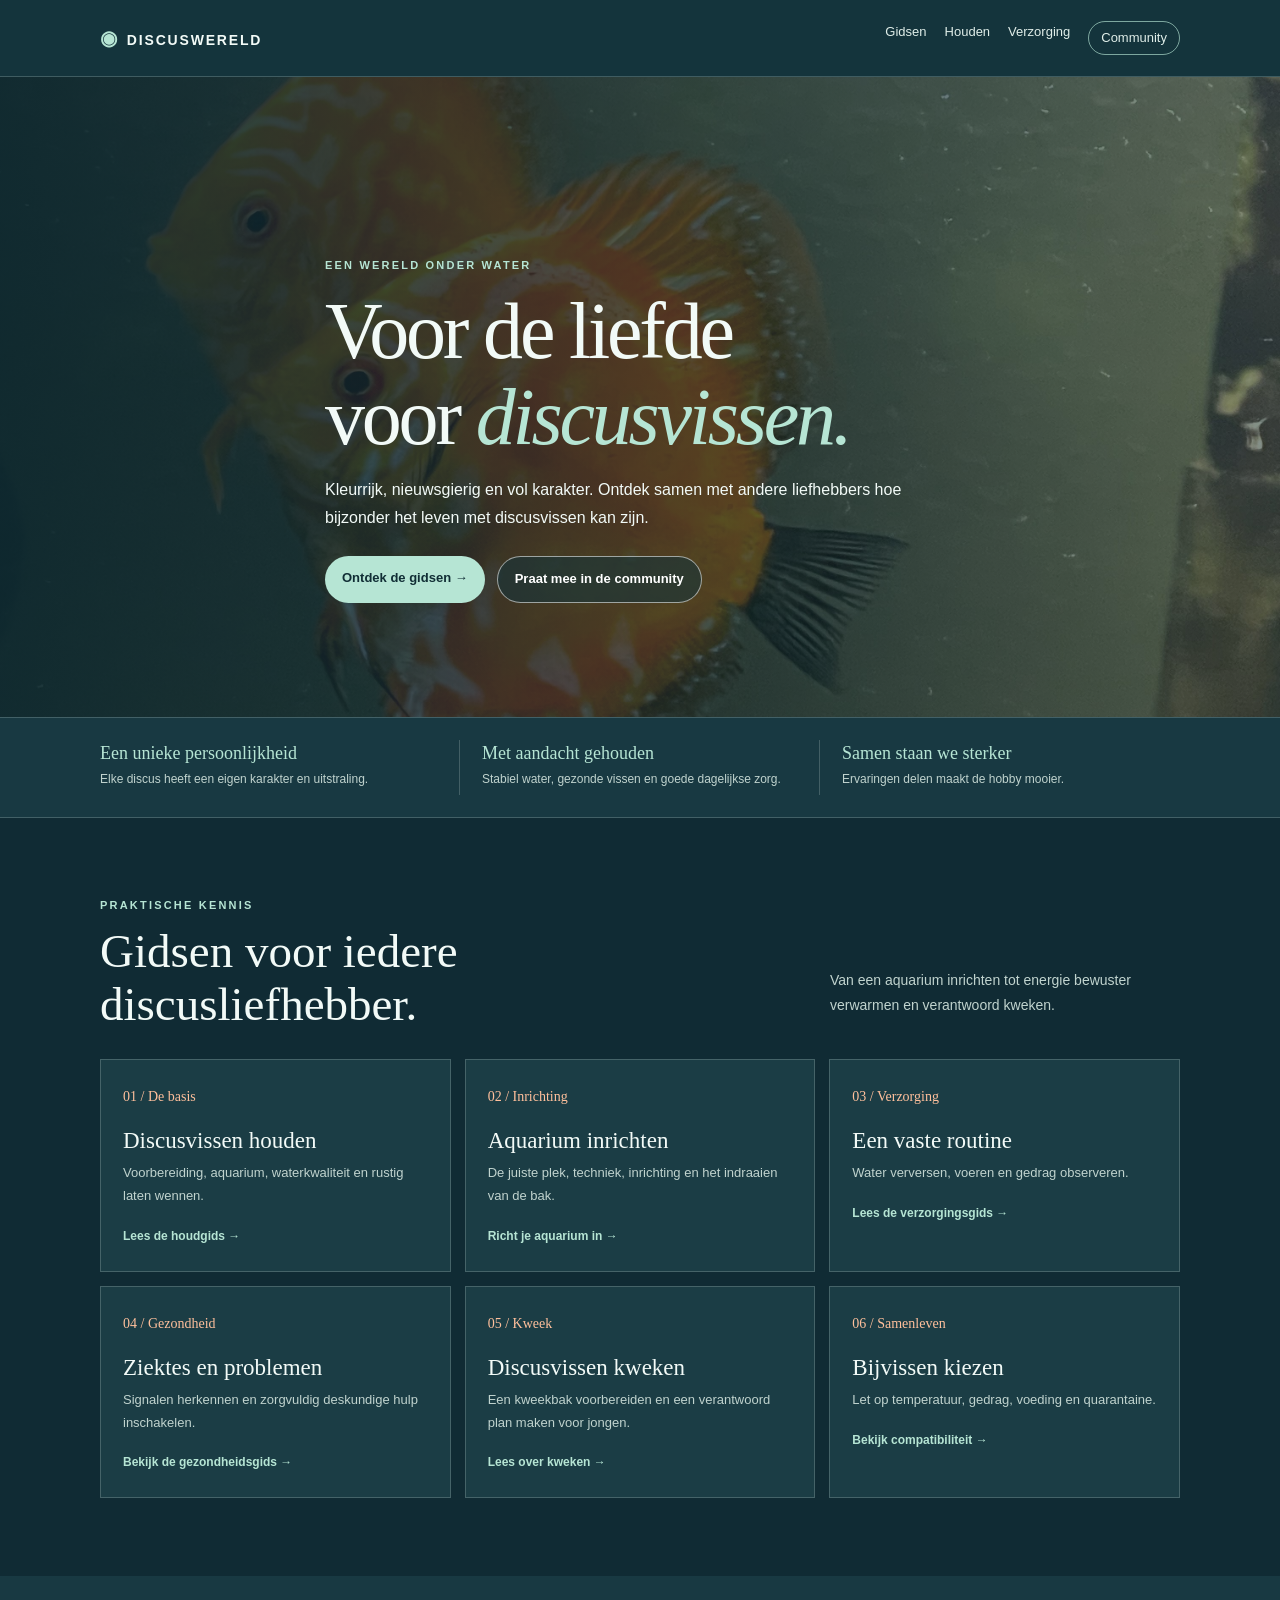
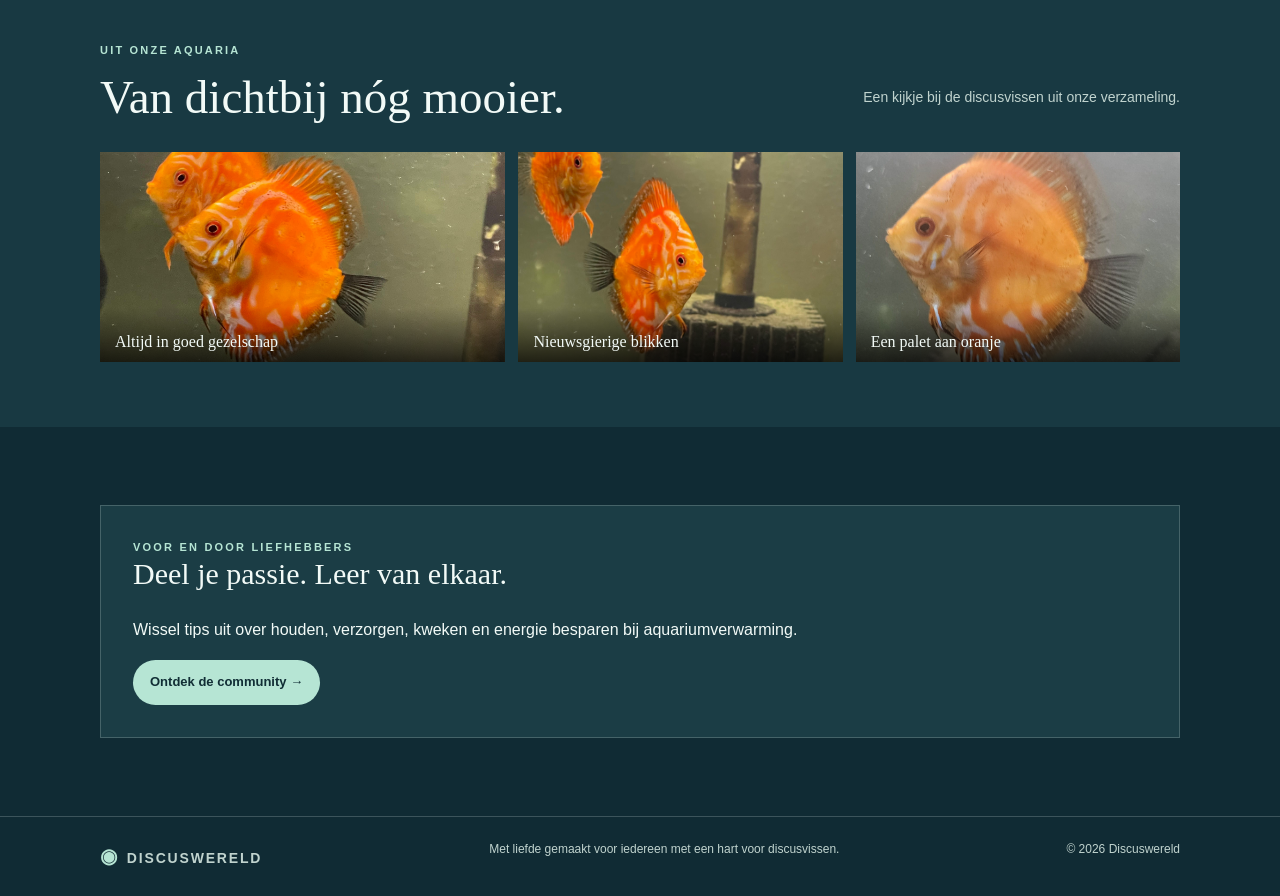
==== commit d0bc5077: "Brighten Discuswereld pages and add moderated community access page" ====
--- a/Public/index.html
+++ b/Public/index.html
@@ -1,5 +1 @@
-<!DOCTYPE html>
-<html lang="nl"><head><meta charset="utf-8"><meta name="viewport" content="width=device-width, initial-scale=1"><meta name="theme-color" content="#071b24"><meta name="description" content="Discuswereld: praktische informatie over discusvissen houden, aquarium inrichten, verzorgen, gezondheid, kweken en bijvissen."><title>Discuswereld — voor liefhebbers van discusvissen</title><style>
-:root{color-scheme:dark;--ink:#edf7f3;--muted:#abc2bd;--deep:#071b24;--panel:#102b33;--mint:#a4d8c6;--coral:#f2a17d;--line:rgba(222,244,235,.14);--serif:Georgia,'Times New Roman',serif;--sans:'Avenir Next',Avenir,'Segoe UI',sans-serif}*{box-sizing:border-box}html{scroll-behavior:smooth}body{margin:0;background:var(--deep);color:var(--ink);font-family:var(--sans);line-height:1.6}a{color:inherit;text-decoration:none}.wrap{width:min(1160px,calc(100% - 48px));margin-inline:auto}.topbar{position:absolute;z-index:2;inset:0 0 auto;border-bottom:1px solid rgba(255,255,255,.16)}.nav{min-height:82px;display:flex;align-items:center;justify-content:space-between;gap:30px}.brand{display:flex;align-items:center;gap:12px;font-size:15px;font-weight:750;letter-spacing:.13em;text-transform:uppercase}.brand-mark{width:36px;height:36px;display:grid;place-items:center;border:1px solid rgba(164,216,198,.65);border-radius:50%;color:var(--mint);font-size:18px}.nav-links{display:flex;align-items:center;gap:20px;color:#e0e9e5;font-size:13px}.nav-links a:hover{color:var(--mint)}.nav-cta{padding:10px 15px;border:1px solid rgba(164,216,198,.75);border-radius:999px;color:var(--mint)}.hero{min-height:700px;padding:145px 0 74px;position:relative;overflow:hidden;display:flex;align-items:center;background:linear-gradient(90deg,rgba(5,20,25,.94) 0%,rgba(5,20,25,.79) 42%,rgba(5,20,25,.18) 100%),linear-gradient(0deg,rgba(5,20,25,.46),transparent 50%),url('./images/WhatsApp%20Image%202026-10-30%20at%2021.24.17%20(1).jpeg') center 43%/cover no-repeat}.hero:after{content:'';position:absolute;inset:0;background:radial-gradient(ellipse at 76% 38%,rgba(242,161,125,.13),transparent 34%);pointer-events:none}.hero-content{position:relative;z-index:1;max-width:640px}.eyebrow{color:var(--mint);font-size:11px;font-weight:700;letter-spacing:.2em;text-transform:uppercase}h1,h2,h3,p{margin-top:0}h1{margin:20px 0 22px;font-family:var(--serif);font-size:clamp(48px,7vw,82px);font-weight:400;letter-spacing:-.045em;line-height:1.02}h1 em{color:var(--mint);font-weight:400}.hero-copy{max-width:480px;color:#e0e9e5;font-size:17px;text-shadow:0 1px 12px rgba(0,0,0,.4)}.actions{display:flex;gap:14px;align-items:center;margin-top:30px}.button{display:inline-flex;align-items:center;justify-content:center;min-height:47px;padding:0 19px;border-radius:999px;font-size:13px;font-weight:700;transition:transform .2s}.button:hover{transform:translateY(-2px)}.button-primary{background:var(--mint);color:#092329}.button-secondary{border:1px solid rgba(255,255,255,.5);color:white;background:rgba(4,22,27,.2)}.intro-strip{border-top:1px solid var(--line);border-bottom:1px solid var(--line);background:#0a222b}.strip-grid{display:grid;grid-template-columns:repeat(3,1fr);padding:24px 0}.strip-item{padding:4px 25px;border-right:1px solid var(--line)}.strip-item:first-child{padding-left:0}.strip-item:last-child{border:0}.strip-item strong{display:block;margin-bottom:3px;color:var(--mint);font-family:var(--serif);font-size:18px;font-weight:400}.strip-item span{color:var(--muted);font-size:12px}section.content-section{padding:86px 0}.section-heading{display:flex;justify-content:space-between;align-items:end;gap:30px;margin-bottom:35px}h2{max-width:590px;margin:12px 0 0;font-family:var(--serif);font-size:clamp(34px,4vw,49px);font-weight:400;letter-spacing:-.03em;line-height:1.12}.section-note{max-width:340px;margin:0;color:var(--muted);font-size:14px}.cards{display:grid;grid-template-columns:repeat(3,1fr);gap:16px}.card{min-height:220px;padding:25px;border:1px solid var(--line);border-radius:5px;background:linear-gradient(145deg,rgba(255,255,255,.035),transparent 64%),var(--panel);transition:transform .2s,border-color .2s}.card:hover{transform:translateY(-4px);border-color:rgba(164,216,198,.46)}.card-number{color:var(--coral);font-family:var(--serif);font-size:13px}.card h3{margin:23px 0 9px;font-family:var(--serif);font-size:23px;font-weight:400}.card p{min-height:48px;margin-bottom:16px;color:var(--muted);font-size:13px}.card-link{color:var(--mint);font-size:12px;font-weight:700}.gallery-section{padding:72px 0 82px;background:#0a222b}.gallery-grid{display:grid;grid-template-columns:1.25fr 1fr 1fr;grid-template-rows:220px;gap:14px}.gallery-figure{position:relative;overflow:hidden;margin:0;border-radius:4px;background:#122e34}.gallery-figure img{width:100%;height:100%;display:block;object-fit:cover;transition:transform .5s}.gallery-figure:hover img{transform:scale(1.045)}.gallery-figure figcaption{position:absolute;inset:auto 0 0;padding:30px 16px 13px;background:linear-gradient(transparent,rgba(0,0,0,.74));font-family:var(--serif);font-size:16px}.quote-section{padding:66px 0;background:#102d34}.quote{max-width:840px;margin:0 auto;text-align:center}.quote-mark{color:var(--coral);font-family:var(--serif);font-size:55px;line-height:.8}blockquote{margin:17px 0 18px;font-family:var(--serif);font-size:clamp(25px,3.4vw,39px);line-height:1.3}.quote small{color:var(--muted);font-size:11px;letter-spacing:.14em;text-transform:uppercase}.community{padding:78px 0 88px}.community-panel{display:flex;justify-content:space-between;align-items:center;gap:35px;padding:40px 44px;border:1px solid rgba(164,216,198,.22);background:radial-gradient(ellipse at 90% 50%,rgba(67,140,126,.19),transparent 45%),#0d272f}.community-panel h2{max-width:580px;font-size:clamp(30px,4vw,42px)}.community-panel p{margin:13px 0 0;color:var(--muted);font-size:14px}footer{border-top:1px solid var(--line);padding:24px 0;color:#93aaa5;font-size:11px}.footer-inner{display:flex;justify-content:space-between;gap:20px}
-@media(max-width:900px){.nav-links{gap:12px;font-size:12px}.nav-cta{padding:9px 11px}.cards{grid-template-columns:repeat(2,1fr)}}@media(max-width:650px){.wrap{width:min(100% - 36px,560px)}.nav{min-height:70px}.nav-links{gap:12px}.nav-links a:nth-child(n+3){display:none}.hero{min-height:620px;padding:120px 0 55px;background-position:57% center}.hero-copy{font-size:15px}.actions{flex-wrap:wrap}.strip-grid{grid-template-columns:1fr;gap:14px;padding:20px 0}.strip-item,.strip-item:first-child{padding:0;border:0}section.content-section{padding:68px 0}.section-heading{display:block}.section-note{margin-top:15px}.cards{grid-template-columns:1fr}.card{min-height:0}.card p{min-height:0}.gallery-section{padding:58px 0}.gallery-grid{grid-template-columns:1fr 1fr;grid-template-rows:180px 180px}.gallery-figure:first-child{grid-column:1/-1}.community{padding:60px 0}.community-panel{display:block;padding:28px 23px}.community-panel .button{margin-top:20px}.footer-inner{flex-direction:column}}
-</style></head><body><header class="topbar"><nav class="nav wrap" aria-label="Hoofdnavigatie"><a class="brand" href="index.html" aria-label="Discuswereld startpagina"><span class="brand-mark" aria-hidden="true">◉</span> Discuswereld</a><div class="nav-links"><a href="#ontdek">Ontdek</a><a href="houden.html">Houden</a><a href="aquarium-inrichten.html">Inrichten</a><a href="verzorging.html">Verzorging</a><a href="ziektes-problemen.html">Gezondheid</a><a href="kweken.html">Kweken</a><a href="bijvissen.html">Bijvissen</a></div></nav></header><main><section class="hero" id="home"><div class="hero-content wrap"><div class="eyebrow">Een wereld onder water</div><h1>Voor de liefde<br>voor <em>discusvissen.</em></h1><p class="hero-copy">Kleurrijk, nieuwsgierig en vol karakter. Ontdek samen met andere liefhebbers hoe bijzonder het leven met discusvissen kan zijn.</p><div class="actions"><a class="button button-primary" href="#ontdek">Ontdek de discus <span aria-hidden="true">&nbsp;→</span></a><a class="button button-secondary" href="houden.html">Begin met leren</a></div></div></section><div class="intro-strip"><div class="strip-grid wrap"><div class="strip-item"><strong>Een unieke persoonlijkheid</strong><span>Elke discus heeft een eigen karakter en uitstraling.</span></div><div class="strip-item"><strong>Uit de Amazone</strong><span>Een kleurrijke bewoner uit het hart van Zuid-Amerika.</span></div><div class="strip-item"><strong>Samen staan we sterker</strong><span>Ervaringen delen maakt iedere hobby mooier.</span></div></div></div><section class="content-section" id="ontdek"><div class="wrap"><div class="section-heading"><div><div class="eyebrow">Duik erin</div><h2>Praktische gidsen voor discusliefhebbers.</h2></div><p class="section-note">Van een aquarium opstarten tot dagelijkse zorg en verantwoord kweken: kies een onderwerp en ontdek de basis.</p></div><div class="cards"><article class="card"><span class="card-number">01 / De basis</span><h3>Discusvissen houden</h3><p>Voorbereiding, aquarium, waterkwaliteit en rustig laten wennen.</p><a class="card-link" href="houden.html">Lees de houdgids →</a></article><article class="card"><span class="card-number">02 / Inrichting</span><h3>Aquarium inrichten</h3><p>De plek, techniek, inrichting en het indraaien van je aquarium.</p><a class="card-link" href="aquarium-inrichten.html">Richt je aquarium in →</a></article><article class="card"><span class="card-number">03 / Verzorging</span><h3>Een vaste routine</h3><p>Water verversen, voeren en gedrag observeren.</p><a class="card-link" href="verzorging.html">Lees de verzorgingsgids →</a></article><article class="card"><span class="card-number">04 / Gezondheid</span><h3>Ziektes en problemen</h3><p>Signalen herkennen, water controleren en deskundige hulp zoeken.</p><a class="card-link" href="ziektes-problemen.html">Bekijk de gezondheidsgids →</a></article><article class="card"><span class="card-number">05 / Kweek</span><h3>Discusvissen kweken</h3><p>Een kweekbak voorbereiden en een verantwoord plan maken voor jongen.</p><a class="card-link" href="kweken.html">Lees over kweken →</a></article><article class="card"><span class="card-number">06 / Samenleven</span><h3>Bijvissen kiezen</h3><p>Let op temperatuur, gedrag, voeding en quarantaine.</p><a class="card-link" href="bijvissen.html">Bekijk compatibiliteit →</a></article></div></div></section><section class="gallery-section" id="fotos"><div class="wrap"><div class="section-heading"><div><div class="eyebrow">Uit onze aquaria</div><h2>Van dichtbij nóg mooier.</h2></div><p class="section-note">Een kijkje bij de discusvissen uit onze eigen verzameling.</p></div><div class="gallery-grid"><figure class="gallery-figure"><img src="./images/WhatsApp%20Image%202026-10-30%20at%2021.24.17%20(1).jpeg" alt="Twee oranje discusvissen zwemmen samen in het aquarium" loading="lazy"><figcaption>Altijd in goed gezelschap</figcaption></figure><figure class="gallery-figure"><img src="./images/WhatsApp%20Image%202026-10-30%20at%2021.24.17%20(2).jpeg" alt="Oranje discusvissen in een aquarium" loading="lazy"><figcaption>Nieuwsgierige blikken</figcaption></figure><figure class="gallery-figure"><img src="./images/WhatsApp%20Image%202026-10-30%20at%2021.24.17%20(3).jpeg" alt="Een close-up van een oranje discusvis" loading="lazy"><figcaption>Een palet aan oranje</figcaption></figure></div></div></section><section class="quote-section"><div class="quote wrap"><div class="quote-mark" aria-hidden="true">“</div><blockquote>Een discus houd je niet alleen om naar te kijken.<br>Je leert ze echt kennen.</blockquote><small>Deel van de discusliefde</small></div></section><section class="community" id="community"><div class="community-panel wrap"><div><div class="eyebrow">Voor en door liefhebbers</div><h2>Deel je passie. Leer van elkaar.</h2><p>Welkom bij een plek waar iedere discusliefhebber zich thuis voelt.</p></div><a class="button button-primary" href="mailto:hallo@discuswereld.nl?subject=Ik%20wil%20meer%20weten">Ontmoet de community <span aria-hidden="true">&nbsp;↗</span></a></div></section></main><footer><div class="footer-inner wrap"><a class="brand" href="index.html"><span class="brand-mark" aria-hidden="true">◉</span> Discuswereld</a><span>Met liefde gemaakt voor iedereen met een hart voor discusvissen.</span><span>© 2026 Discuswereld</span></div></footer></body></html>
+<!DOCTYPE html><html lang="nl"><head><meta charset="utf-8"><meta name="viewport" content="width=device-width, initial-scale=1"><meta name="description" content="Discuswereld: praktische informatie over discusvissen houden, aquarium inrichten, verzorgen, gezondheid, kweken en bijvissen."><meta name="theme-color" content="#102b34"><title>Discuswereld — voor liefhebbers van discusvissen</title><link rel="stylesheet" href="site.css"></head><body><header class="topbar"><nav class="nav wrap" aria-label="Hoofdnavigatie"><a class="brand" href="index.html"><b>◉</b>Discuswereld</a><div class="navlinks"><a href="#gidsen">Gidsen</a><a href="houden.html">Houden</a><a href="verzorging.html">Verzorging</a><a class="join" href="community.html">Community</a></div></nav></header><main style="padding:0"><section class="home-hero"><div class="wrap home-copy"><div class="eyebrow">Een wereld onder water</div><h1>Voor de liefde<br>voor <em>discusvissen.</em></h1><p class="hero-copy">Kleurrijk, nieuwsgierig en vol karakter. Ontdek samen met andere liefhebbers hoe bijzonder het leven met discusvissen kan zijn.</p><div class="actions"><a class="button" href="#gidsen">Ontdek de gidsen →</a><a class="button button-outline" href="community.html">Praat mee in de community</a></div></div></section><div class="intro-strip"><div class="strip-grid wrap"><div class="strip-item"><strong>Een unieke persoonlijkheid</strong><span>Elke discus heeft een eigen karakter en uitstraling.</span></div><div class="strip-item"><strong>Met aandacht gehouden</strong><span>Stabiel water, gezonde vissen en goede dagelijkse zorg.</span></div><div class="strip-item"><strong>Samen staan we sterker</strong><span>Ervaringen delen maakt de hobby mooier.</span></div></div></div><section class="content-section" id="gidsen"><div class="wrap"><div class="section-heading"><div><div class="eyebrow">Praktische kennis</div><h2>Gidsen voor iedere discusliefhebber.</h2></div><p class="section-note">Van een aquarium inrichten tot energie bewuster verwarmen en verantwoord kweken.</p></div><div class="cards"><article class="card"><span class="card-number">01 / De basis</span><h3>Discusvissen houden</h3><p>Voorbereiding, aquarium, waterkwaliteit en rustig laten wennen.</p><a class="card-link" href="houden.html">Lees de houdgids →</a></article><article class="card"><span class="card-number">02 / Inrichting</span><h3>Aquarium inrichten</h3><p>De juiste plek, techniek, inrichting en het indraaien van de bak.</p><a class="card-link" href="aquarium-inrichten.html">Richt je aquarium in →</a></article><article class="card"><span class="card-number">03 / Verzorging</span><h3>Een vaste routine</h3><p>Water verversen, voeren en gedrag observeren.</p><a class="card-link" href="verzorging.html">Lees de verzorgingsgids →</a></article><article class="card"><span class="card-number">04 / Gezondheid</span><h3>Ziektes en problemen</h3><p>Signalen herkennen en zorgvuldig deskundige hulp inschakelen.</p><a class="card-link" href="ziektes-problemen.html">Bekijk de gezondheidsgids →</a></article><article class="card"><span class="card-number">05 / Kweek</span><h3>Discusvissen kweken</h3><p>Een kweekbak voorbereiden en een verantwoord plan maken voor jongen.</p><a class="card-link" href="kweken.html">Lees over kweken →</a></article><article class="card"><span class="card-number">06 / Samenleven</span><h3>Bijvissen kiezen</h3><p>Let op temperatuur, gedrag, voeding en quarantaine.</p><a class="card-link" href="bijvissen.html">Bekijk compatibiliteit →</a></article></div></div></section><section class="gallery-section"><div class="wrap"><div class="section-heading"><div><div class="eyebrow">Uit onze aquaria</div><h2>Van dichtbij nóg mooier.</h2></div><p class="section-note">Een kijkje bij de discusvissen uit onze verzameling.</p></div><div class="gallery-grid"><figure class="gallery-figure"><img src="./images/WhatsApp%20Image%202026-10-30%20at%2021.24.17%20(1).jpeg" alt="Twee oranje discusvissen zwemmen samen" loading="lazy"><figcaption>Altijd in goed gezelschap</figcaption></figure><figure class="gallery-figure"><img src="./images/WhatsApp%20Image%202026-10-30%20at%2021.24.17%20(2).jpeg" alt="Oranje discusvissen in een aquarium" loading="lazy"><figcaption>Nieuwsgierige blikken</figcaption></figure><figure class="gallery-figure"><img src="./images/WhatsApp%20Image%202026-10-30%20at%2021.24.17%20(3).jpeg" alt="Close-up van een oranje discusvis" loading="lazy"><figcaption>Een palet aan oranje</figcaption></figure></div></div></section><section class="content-section"><div class="wrap community-callout"><div class="eyebrow">Voor en door liefhebbers</div><h2>Deel je passie. Leer van elkaar.</h2><p>Wissel tips uit over houden, verzorgen, kweken en energie besparen bij aquariumverwarming.</p><a class="button" href="community.html">Ontdek de community →</a></div></section></main><footer><div class="footer-inner wrap"><a class="brand" href="index.html"><b>◉</b>Discuswereld</a><span>Met liefde gemaakt voor iedereen met een hart voor discusvissen.</span><span>© 2026 Discuswereld</span></div></footer></body></html>
--- a/Public/site.css
+++ b/Public/site.css
@@ -0,0 +1,4 @@
+/* Shared Discuswereld styles: lighter aquatic palette and responsive article layout. */
+:root{color-scheme:dark;--ink:#f2faf7;--muted:#c0d3ce;--deep:#102b34;--panel:#1b3d45;--mint:#b6e5d4;--coral:#ffc09c;--line:rgba(235,249,243,.2);--serif:Georgia,'Times New Roman',serif;--sans:'Avenir Next',Avenir,'Segoe UI',sans-serif}
+*{box-sizing:border-box}html{scroll-behavior:smooth;scroll-padding-top:20px}body{margin:0;background:var(--deep);color:var(--ink);font:16px/1.75 var(--sans)}a{color:inherit;text-decoration:none}.wrap{width:min(1080px,calc(100% - 44px));margin:auto}.topbar{border-bottom:1px solid var(--line);background:#14343c}.nav{min-height:76px;display:flex;align-items:center;justify-content:space-between;gap:25px}.brand{font-size:14px;font-weight:750;letter-spacing:.13em;text-transform:uppercase;white-space:nowrap}.brand b,.brand-mark{color:var(--mint);font-size:20px;margin-right:8px}.navlinks{display:flex;flex-wrap:wrap;justify-content:flex-end;gap:18px;color:#e0eee9;font-size:13px}.navlinks a:hover,.navlinks .active{color:var(--mint)}.navlinks .join{padding:5px 12px;border:1px solid rgba(182,229,212,.65);border-radius:999px}.hero{padding:72px 0 62px;background:linear-gradient(90deg,rgba(13,40,47,.94),rgba(13,40,47,.58)),url('./images/WhatsApp%20Image%202026-10-30%20at%2021.24.17%20(2).jpeg') center 43%/cover}.eyebrow{color:var(--mint);font-size:11px;font-weight:700;letter-spacing:.2em;text-transform:uppercase}h1,h2,h3,p{margin-top:0}h1{max-width:760px;margin:14px 0 16px;font:400 clamp(42px,6vw,68px)/1.07 var(--serif);letter-spacing:-.04em}.hero p{max-width:680px;color:#eff8f4;font-size:17px}.crumb{display:flex;gap:9px;color:#d0e0da;font-size:12px;margin-bottom:28px}.crumb a,.textlink{color:var(--mint)}main{padding:55px 0 82px}.layout{display:grid;grid-template-columns:minmax(0,1fr) 245px;gap:46px}.article h2{margin:32px 0 10px;font:400 31px/1.2 var(--serif)}.article h3{margin:22px 0 8px;font:400 22px/1.25 var(--serif)}.article p,.article li{color:#d0dfda}.article ul,.article ol{padding-left:22px}.article li{padding:4px 0}.callout{margin:22px 0;padding:18px 21px;border-left:3px solid var(--mint);background:#23464e;color:#e4f0eb}.callout strong{color:var(--mint)}.aside{align-self:start;position:sticky;top:20px;padding:21px;border:1px solid var(--line);background:#183942}.aside h2{font:400 21px var(--serif)}.aside a{display:block;padding:8px 0;border-bottom:1px solid var(--line);color:#d0dfda;font-size:13px}.aside a:hover{color:var(--mint)}.checks,.factors{display:grid;grid-template-columns:1fr 1fr;gap:11px;margin:18px 0}.check,.factor{padding:15px;border:1px solid var(--line);background:#183942;color:#d0dfda;font-size:14px}.check strong,.factor strong{display:block;color:var(--mint);margin-bottom:4px}.related{margin-top:44px;padding:25px;border:1px solid rgba(182,229,212,.35);background:#193b43}.related h2{margin:0 0 10px;font:400 27px var(--serif)}.related p{color:var(--muted)}.button{display:inline-flex;padding:11px 17px;border-radius:999px;background:var(--mint);color:#112e35;font-size:13px;font-weight:700}.button:hover{background:#d2f3e7}footer{padding:22px 0;border-top:1px solid var(--line);color:#c0d3ce;font-size:12px}.foot,.footer-inner{display:flex;justify-content:space-between;gap:15px}.home-hero{min-height:640px;padding:135px 0 70px;background:linear-gradient(90deg,rgba(13,40,47,.94),rgba(13,40,47,.5)),url('./images/WhatsApp%20Image%202026-10-30%20at%2021.24.17%20(1).jpeg') center 43%/cover;display:flex;align-items:center}.home-copy{max-width:630px}.home-copy h1{font-size:clamp(50px,7vw,80px)}.home-copy h1 em{color:var(--mint)}.actions{display:flex;gap:12px;flex-wrap:wrap;margin-top:24px}.button-outline{background:rgba(19,52,60,.55);border:1px solid rgba(255,255,255,.55);color:white}.intro-strip{border-block:1px solid var(--line);background:#183942}.strip-grid{display:grid;grid-template-columns:repeat(3,1fr);padding:22px 0}.strip-item{padding:3px 22px;border-right:1px solid var(--line)}.strip-item:first-child{padding-left:0}.strip-item:last-child{border:0}.strip-item strong{display:block;color:var(--mint);font:400 18px var(--serif)}.strip-item span{color:var(--muted);font-size:12px}.content-section{padding:78px 0}.section-heading{display:flex;justify-content:space-between;align-items:end;gap:25px;margin-bottom:28px}.section-heading h2{max-width:600px;margin:10px 0 0;font:400 clamp(34px,4vw,47px)/1.13 var(--serif)}.section-note{max-width:350px;color:var(--muted);font-size:14px}.cards{display:grid;grid-template-columns:repeat(3,1fr);gap:14px}.card{padding:22px;border:1px solid var(--line);background:#1b3d45;transition:transform .2s,border-color .2s}.card:hover{transform:translateY(-3px);border-color:var(--mint)}.card-number{color:var(--coral);font:14px var(--serif)}.card h3{margin:18px 0 8px;font:400 23px var(--serif)}.card p{color:var(--muted);font-size:13px}.card-link{color:var(--mint);font-size:12px;font-weight:700}.gallery-section{padding:65px 0;background:#183942}.gallery-grid{display:grid;grid-template-columns:1.25fr 1fr 1fr;grid-template-rows:210px;gap:13px}.gallery-figure{position:relative;overflow:hidden;margin:0;background:#23464e}.gallery-figure img{width:100%;height:100%;object-fit:cover;display:block}.gallery-figure figcaption{position:absolute;inset:auto 0 0;padding:26px 15px 11px;background:linear-gradient(transparent,rgba(0,0,0,.72));font:16px var(--serif)}.community-callout{padding:32px;background:#1b3d45;border:1px solid var(--line)}.community-callout h2{font:400 30px var(--serif)}.rules{padding-left:22px}.rules li{margin:7px 0;color:#d0dfda}.form-card{padding:24px;background:#183942;border:1px solid var(--line)}label{display:block;margin:12px 0 5px;color:#e2eee9;font-size:14px}input,textarea{width:100%;padding:11px 12px;border:1px solid rgba(235,249,243,.28);border-radius:4px;background:#102b34;color:var(--ink);font:inherit}input:focus,textarea:focus{outline:2px solid var(--mint);outline-offset:1px}.consent{display:flex;gap:10px;align-items:flex-start;margin:18px 0;color:#d0dfda;font-size:14px}.consent input{width:auto;margin-top:6px;accent-color:#b6e5d4}.notice{font-size:13px;color:var(--muted)}@media(max-width:850px){.layout{grid-template-columns:1fr;gap:25px}.aside{position:static;order:-1}.nav{align-items:flex-start;padding:15px 0}.navlinks{gap:10px 14px}.cards{grid-template-columns:repeat(2,1fr)}}@media(max-width:600px){.wrap{width:calc(100% - 34px)}.nav{display:block}.navlinks{justify-content:flex-start;margin-top:10px}.hero{padding:48px 0}.home-hero{min-height:570px;padding:120px 0 55px;background-position:57% center}.home-copy h1{font-size:52px}.strip-grid{grid-template-columns:1fr;gap:13px}.strip-item,.strip-item:first-child{border:0;padding:0}.content-section{padding:60px 0}.section-heading{display:block}.section-note{margin-top:14px}.cards{grid-template-columns:1fr}.gallery-grid{grid-template-columns:1fr 1fr;grid-template-rows:170px 170px}.gallery-figure:first-child{grid-column:1/-1}.checks,.factors{grid-template-columns:1fr}.foot,.footer-inner{flex-direction:column}}
+@media(prefers-reduced-motion:reduce){*,*::before,*::after{scroll-behavior:auto!important;transition-duration:.01ms!important}}
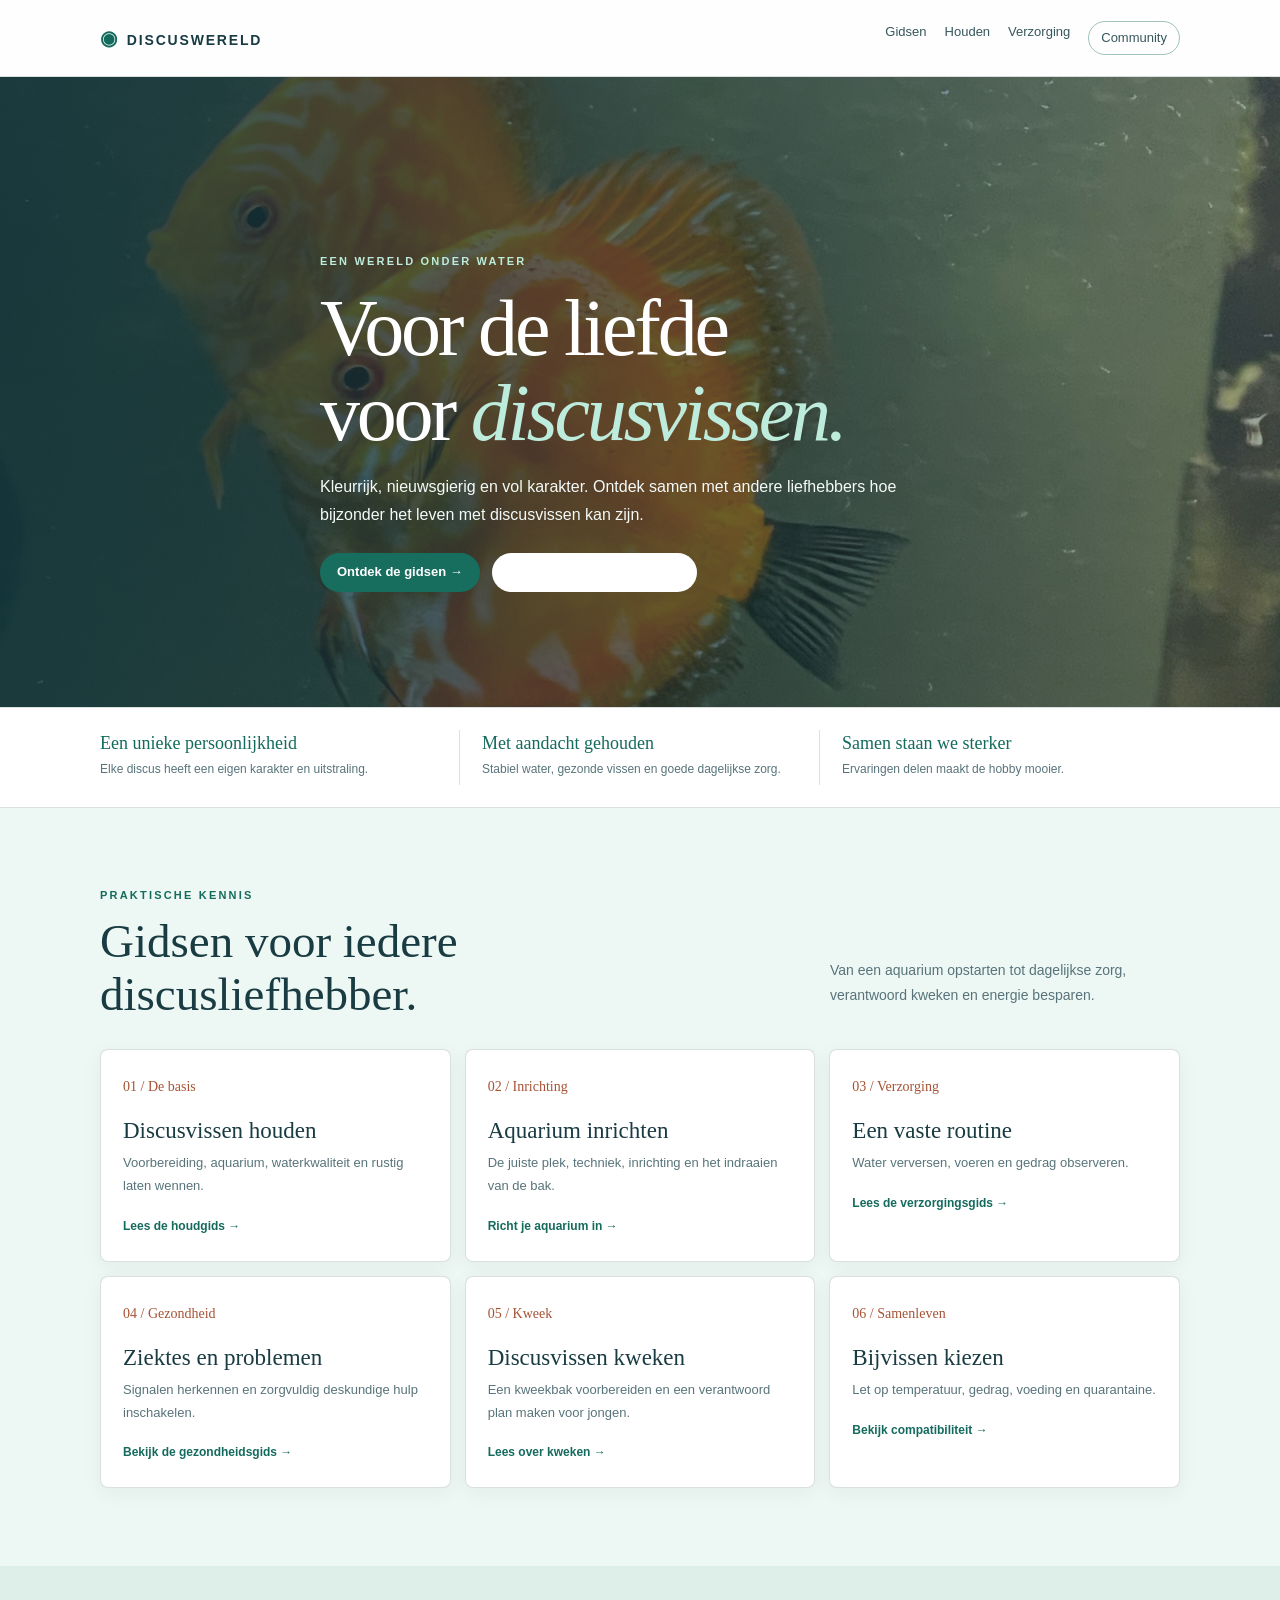
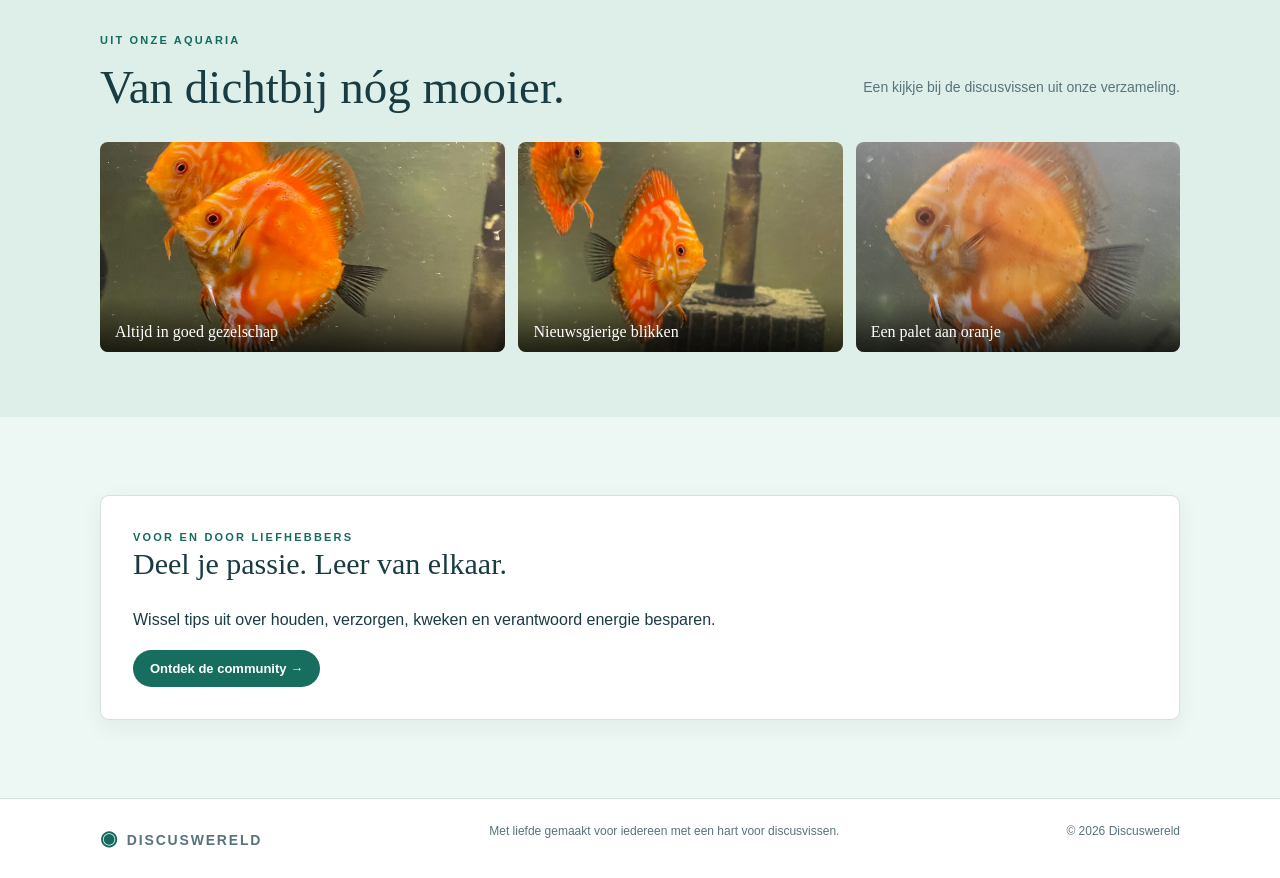
==== commit 8f4b2da1: "Brighten site and add Supabase-backed community login and moderation" ====
--- a/Public/index.html
+++ b/Public/index.html
@@ -1 +1 @@
-<!DOCTYPE html><html lang="nl"><head><meta charset="utf-8"><meta name="viewport" content="width=device-width, initial-scale=1"><meta name="description" content="Discuswereld: praktische informatie over discusvissen houden, aquarium inrichten, verzorgen, gezondheid, kweken en bijvissen."><meta name="theme-color" content="#102b34"><title>Discuswereld — voor liefhebbers van discusvissen</title><link rel="stylesheet" href="site.css"></head><body><header class="topbar"><nav class="nav wrap" aria-label="Hoofdnavigatie"><a class="brand" href="index.html"><b>◉</b>Discuswereld</a><div class="navlinks"><a href="#gidsen">Gidsen</a><a href="houden.html">Houden</a><a href="verzorging.html">Verzorging</a><a class="join" href="community.html">Community</a></div></nav></header><main style="padding:0"><section class="home-hero"><div class="wrap home-copy"><div class="eyebrow">Een wereld onder water</div><h1>Voor de liefde<br>voor <em>discusvissen.</em></h1><p class="hero-copy">Kleurrijk, nieuwsgierig en vol karakter. Ontdek samen met andere liefhebbers hoe bijzonder het leven met discusvissen kan zijn.</p><div class="actions"><a class="button" href="#gidsen">Ontdek de gidsen →</a><a class="button button-outline" href="community.html">Praat mee in de community</a></div></div></section><div class="intro-strip"><div class="strip-grid wrap"><div class="strip-item"><strong>Een unieke persoonlijkheid</strong><span>Elke discus heeft een eigen karakter en uitstraling.</span></div><div class="strip-item"><strong>Met aandacht gehouden</strong><span>Stabiel water, gezonde vissen en goede dagelijkse zorg.</span></div><div class="strip-item"><strong>Samen staan we sterker</strong><span>Ervaringen delen maakt de hobby mooier.</span></div></div></div><section class="content-section" id="gidsen"><div class="wrap"><div class="section-heading"><div><div class="eyebrow">Praktische kennis</div><h2>Gidsen voor iedere discusliefhebber.</h2></div><p class="section-note">Van een aquarium inrichten tot energie bewuster verwarmen en verantwoord kweken.</p></div><div class="cards"><article class="card"><span class="card-number">01 / De basis</span><h3>Discusvissen houden</h3><p>Voorbereiding, aquarium, waterkwaliteit en rustig laten wennen.</p><a class="card-link" href="houden.html">Lees de houdgids →</a></article><article class="card"><span class="card-number">02 / Inrichting</span><h3>Aquarium inrichten</h3><p>De juiste plek, techniek, inrichting en het indraaien van de bak.</p><a class="card-link" href="aquarium-inrichten.html">Richt je aquarium in →</a></article><article class="card"><span class="card-number">03 / Verzorging</span><h3>Een vaste routine</h3><p>Water verversen, voeren en gedrag observeren.</p><a class="card-link" href="verzorging.html">Lees de verzorgingsgids →</a></article><article class="card"><span class="card-number">04 / Gezondheid</span><h3>Ziektes en problemen</h3><p>Signalen herkennen en zorgvuldig deskundige hulp inschakelen.</p><a class="card-link" href="ziektes-problemen.html">Bekijk de gezondheidsgids →</a></article><article class="card"><span class="card-number">05 / Kweek</span><h3>Discusvissen kweken</h3><p>Een kweekbak voorbereiden en een verantwoord plan maken voor jongen.</p><a class="card-link" href="kweken.html">Lees over kweken →</a></article><article class="card"><span class="card-number">06 / Samenleven</span><h3>Bijvissen kiezen</h3><p>Let op temperatuur, gedrag, voeding en quarantaine.</p><a class="card-link" href="bijvissen.html">Bekijk compatibiliteit →</a></article></div></div></section><section class="gallery-section"><div class="wrap"><div class="section-heading"><div><div class="eyebrow">Uit onze aquaria</div><h2>Van dichtbij nóg mooier.</h2></div><p class="section-note">Een kijkje bij de discusvissen uit onze verzameling.</p></div><div class="gallery-grid"><figure class="gallery-figure"><img src="./images/WhatsApp%20Image%202026-10-30%20at%2021.24.17%20(1).jpeg" alt="Twee oranje discusvissen zwemmen samen" loading="lazy"><figcaption>Altijd in goed gezelschap</figcaption></figure><figure class="gallery-figure"><img src="./images/WhatsApp%20Image%202026-10-30%20at%2021.24.17%20(2).jpeg" alt="Oranje discusvissen in een aquarium" loading="lazy"><figcaption>Nieuwsgierige blikken</figcaption></figure><figure class="gallery-figure"><img src="./images/WhatsApp%20Image%202026-10-30%20at%2021.24.17%20(3).jpeg" alt="Close-up van een oranje discusvis" loading="lazy"><figcaption>Een palet aan oranje</figcaption></figure></div></div></section><section class="content-section"><div class="wrap community-callout"><div class="eyebrow">Voor en door liefhebbers</div><h2>Deel je passie. Leer van elkaar.</h2><p>Wissel tips uit over houden, verzorgen, kweken en energie besparen bij aquariumverwarming.</p><a class="button" href="community.html">Ontdek de community →</a></div></section></main><footer><div class="footer-inner wrap"><a class="brand" href="index.html"><b>◉</b>Discuswereld</a><span>Met liefde gemaakt voor iedereen met een hart voor discusvissen.</span><span>© 2026 Discuswereld</span></div></footer></body></html>
+<!DOCTYPE html><html lang="nl"><head><meta charset="utf-8"><meta name="viewport" content="width=device-width, initial-scale=1"><meta name="description" content="Discuswereld: praktische informatie over discusvissen houden, aquarium inrichten, verzorgen, gezondheid, kweken en bijvissen."><meta name="theme-color" content="#edf7f4"><title>Discuswereld — voor liefhebbers van discusvissen</title><link rel="stylesheet" href="site.css"></head><body><header class="topbar"><nav class="nav wrap" aria-label="Hoofdnavigatie"><a class="brand" href="index.html"><b>◉</b>Discuswereld</a><div class="navlinks"><a href="#gidsen">Gidsen</a><a href="houden.html">Houden</a><a href="verzorging.html">Verzorging</a><a class="join" href="community.html">Community</a></div></nav></header><main style="padding:0"><section class="home-hero"><div class="wrap home-copy"><div class="eyebrow">Een wereld onder water</div><h1>Voor de liefde<br>voor <em>discusvissen.</em></h1><p class="hero-copy">Kleurrijk, nieuwsgierig en vol karakter. Ontdek samen met andere liefhebbers hoe bijzonder het leven met discusvissen kan zijn.</p><div class="actions"><a class="button" href="#gidsen">Ontdek de gidsen →</a><a class="button button-outline" href="community.html">Praat mee in de community</a></div></div></section><div class="intro-strip"><div class="strip-grid wrap"><div class="strip-item"><strong>Een unieke persoonlijkheid</strong><span>Elke discus heeft een eigen karakter en uitstraling.</span></div><div class="strip-item"><strong>Met aandacht gehouden</strong><span>Stabiel water, gezonde vissen en goede dagelijkse zorg.</span></div><div class="strip-item"><strong>Samen staan we sterker</strong><span>Ervaringen delen maakt de hobby mooier.</span></div></div></div><section class="content-section" id="gidsen"><div class="wrap"><div class="section-heading"><div><div class="eyebrow">Praktische kennis</div><h2>Gidsen voor iedere discusliefhebber.</h2></div><p class="section-note">Van een aquarium opstarten tot dagelijkse zorg, verantwoord kweken en energie besparen.</p></div><div class="cards"><article class="card"><span class="card-number">01 / De basis</span><h3>Discusvissen houden</h3><p>Voorbereiding, aquarium, waterkwaliteit en rustig laten wennen.</p><a class="card-link" href="houden.html">Lees de houdgids →</a></article><article class="card"><span class="card-number">02 / Inrichting</span><h3>Aquarium inrichten</h3><p>De juiste plek, techniek, inrichting en het indraaien van de bak.</p><a class="card-link" href="aquarium-inrichten.html">Richt je aquarium in →</a></article><article class="card"><span class="card-number">03 / Verzorging</span><h3>Een vaste routine</h3><p>Water verversen, voeren en gedrag observeren.</p><a class="card-link" href="verzorging.html">Lees de verzorgingsgids →</a></article><article class="card"><span class="card-number">04 / Gezondheid</span><h3>Ziektes en problemen</h3><p>Signalen herkennen en zorgvuldig deskundige hulp inschakelen.</p><a class="card-link" href="ziektes-problemen.html">Bekijk de gezondheidsgids →</a></article><article class="card"><span class="card-number">05 / Kweek</span><h3>Discusvissen kweken</h3><p>Een kweekbak voorbereiden en een verantwoord plan maken voor jongen.</p><a class="card-link" href="kweken.html">Lees over kweken →</a></article><article class="card"><span class="card-number">06 / Samenleven</span><h3>Bijvissen kiezen</h3><p>Let op temperatuur, gedrag, voeding en quarantaine.</p><a class="card-link" href="bijvissen.html">Bekijk compatibiliteit →</a></article></div></div></section><section class="gallery-section"><div class="wrap"><div class="section-heading"><div><div class="eyebrow">Uit onze aquaria</div><h2>Van dichtbij nóg mooier.</h2></div><p class="section-note">Een kijkje bij de discusvissen uit onze verzameling.</p></div><div class="gallery-grid"><figure class="gallery-figure"><img src="./images/WhatsApp%20Image%202026-10-30%20at%2021.24.17%20(1).jpeg" alt="Twee oranje discusvissen zwemmen samen" loading="lazy"><figcaption>Altijd in goed gezelschap</figcaption></figure><figure class="gallery-figure"><img src="./images/WhatsApp%20Image%202026-10-30%20at%2021.24.17%20(2).jpeg" alt="Oranje discusvissen in een aquarium" loading="lazy"><figcaption>Nieuwsgierige blikken</figcaption></figure><figure class="gallery-figure"><img src="./images/WhatsApp%20Image%202026-10-30%20at%2021.24.17%20(3).jpeg" alt="Close-up van een oranje discusvis" loading="lazy"><figcaption>Een palet aan oranje</figcaption></figure></div></div></section><section class="content-section"><div class="wrap community-callout"><div class="eyebrow">Voor en door liefhebbers</div><h2>Deel je passie. Leer van elkaar.</h2><p>Wissel tips uit over houden, verzorgen, kweken en verantwoord energie besparen.</p><a class="button" href="community.html">Ontdek de community →</a></div></section></main><footer><div class="footer-inner wrap"><a class="brand" href="index.html"><b>◉</b>Discuswereld</a><span>Met liefde gemaakt voor iedereen met een hart voor discusvissen.</span><span>© 2026 Discuswereld</span></div></footer></body></html>
--- a/Public/site.css
+++ b/Public/site.css
@@ -1,4 +1,5 @@
-/* Shared Discuswereld styles: lighter aquatic palette and responsive article layout. */
-:root{color-scheme:dark;--ink:#f2faf7;--muted:#c0d3ce;--deep:#102b34;--panel:#1b3d45;--mint:#b6e5d4;--coral:#ffc09c;--line:rgba(235,249,243,.2);--serif:Georgia,'Times New Roman',serif;--sans:'Avenir Next',Avenir,'Segoe UI',sans-serif}
-*{box-sizing:border-box}html{scroll-behavior:smooth;scroll-padding-top:20px}body{margin:0;background:var(--deep);color:var(--ink);font:16px/1.75 var(--sans)}a{color:inherit;text-decoration:none}.wrap{width:min(1080px,calc(100% - 44px));margin:auto}.topbar{border-bottom:1px solid var(--line);background:#14343c}.nav{min-height:76px;display:flex;align-items:center;justify-content:space-between;gap:25px}.brand{font-size:14px;font-weight:750;letter-spacing:.13em;text-transform:uppercase;white-space:nowrap}.brand b,.brand-mark{color:var(--mint);font-size:20px;margin-right:8px}.navlinks{display:flex;flex-wrap:wrap;justify-content:flex-end;gap:18px;color:#e0eee9;font-size:13px}.navlinks a:hover,.navlinks .active{color:var(--mint)}.navlinks .join{padding:5px 12px;border:1px solid rgba(182,229,212,.65);border-radius:999px}.hero{padding:72px 0 62px;background:linear-gradient(90deg,rgba(13,40,47,.94),rgba(13,40,47,.58)),url('./images/WhatsApp%20Image%202026-10-30%20at%2021.24.17%20(2).jpeg') center 43%/cover}.eyebrow{color:var(--mint);font-size:11px;font-weight:700;letter-spacing:.2em;text-transform:uppercase}h1,h2,h3,p{margin-top:0}h1{max-width:760px;margin:14px 0 16px;font:400 clamp(42px,6vw,68px)/1.07 var(--serif);letter-spacing:-.04em}.hero p{max-width:680px;color:#eff8f4;font-size:17px}.crumb{display:flex;gap:9px;color:#d0e0da;font-size:12px;margin-bottom:28px}.crumb a,.textlink{color:var(--mint)}main{padding:55px 0 82px}.layout{display:grid;grid-template-columns:minmax(0,1fr) 245px;gap:46px}.article h2{margin:32px 0 10px;font:400 31px/1.2 var(--serif)}.article h3{margin:22px 0 8px;font:400 22px/1.25 var(--serif)}.article p,.article li{color:#d0dfda}.article ul,.article ol{padding-left:22px}.article li{padding:4px 0}.callout{margin:22px 0;padding:18px 21px;border-left:3px solid var(--mint);background:#23464e;color:#e4f0eb}.callout strong{color:var(--mint)}.aside{align-self:start;position:sticky;top:20px;padding:21px;border:1px solid var(--line);background:#183942}.aside h2{font:400 21px var(--serif)}.aside a{display:block;padding:8px 0;border-bottom:1px solid var(--line);color:#d0dfda;font-size:13px}.aside a:hover{color:var(--mint)}.checks,.factors{display:grid;grid-template-columns:1fr 1fr;gap:11px;margin:18px 0}.check,.factor{padding:15px;border:1px solid var(--line);background:#183942;color:#d0dfda;font-size:14px}.check strong,.factor strong{display:block;color:var(--mint);margin-bottom:4px}.related{margin-top:44px;padding:25px;border:1px solid rgba(182,229,212,.35);background:#193b43}.related h2{margin:0 0 10px;font:400 27px var(--serif)}.related p{color:var(--muted)}.button{display:inline-flex;padding:11px 17px;border-radius:999px;background:var(--mint);color:#112e35;font-size:13px;font-weight:700}.button:hover{background:#d2f3e7}footer{padding:22px 0;border-top:1px solid var(--line);color:#c0d3ce;font-size:12px}.foot,.footer-inner{display:flex;justify-content:space-between;gap:15px}.home-hero{min-height:640px;padding:135px 0 70px;background:linear-gradient(90deg,rgba(13,40,47,.94),rgba(13,40,47,.5)),url('./images/WhatsApp%20Image%202026-10-30%20at%2021.24.17%20(1).jpeg') center 43%/cover;display:flex;align-items:center}.home-copy{max-width:630px}.home-copy h1{font-size:clamp(50px,7vw,80px)}.home-copy h1 em{color:var(--mint)}.actions{display:flex;gap:12px;flex-wrap:wrap;margin-top:24px}.button-outline{background:rgba(19,52,60,.55);border:1px solid rgba(255,255,255,.55);color:white}.intro-strip{border-block:1px solid var(--line);background:#183942}.strip-grid{display:grid;grid-template-columns:repeat(3,1fr);padding:22px 0}.strip-item{padding:3px 22px;border-right:1px solid var(--line)}.strip-item:first-child{padding-left:0}.strip-item:last-child{border:0}.strip-item strong{display:block;color:var(--mint);font:400 18px var(--serif)}.strip-item span{color:var(--muted);font-size:12px}.content-section{padding:78px 0}.section-heading{display:flex;justify-content:space-between;align-items:end;gap:25px;margin-bottom:28px}.section-heading h2{max-width:600px;margin:10px 0 0;font:400 clamp(34px,4vw,47px)/1.13 var(--serif)}.section-note{max-width:350px;color:var(--muted);font-size:14px}.cards{display:grid;grid-template-columns:repeat(3,1fr);gap:14px}.card{padding:22px;border:1px solid var(--line);background:#1b3d45;transition:transform .2s,border-color .2s}.card:hover{transform:translateY(-3px);border-color:var(--mint)}.card-number{color:var(--coral);font:14px var(--serif)}.card h3{margin:18px 0 8px;font:400 23px var(--serif)}.card p{color:var(--muted);font-size:13px}.card-link{color:var(--mint);font-size:12px;font-weight:700}.gallery-section{padding:65px 0;background:#183942}.gallery-grid{display:grid;grid-template-columns:1.25fr 1fr 1fr;grid-template-rows:210px;gap:13px}.gallery-figure{position:relative;overflow:hidden;margin:0;background:#23464e}.gallery-figure img{width:100%;height:100%;object-fit:cover;display:block}.gallery-figure figcaption{position:absolute;inset:auto 0 0;padding:26px 15px 11px;background:linear-gradient(transparent,rgba(0,0,0,.72));font:16px var(--serif)}.community-callout{padding:32px;background:#1b3d45;border:1px solid var(--line)}.community-callout h2{font:400 30px var(--serif)}.rules{padding-left:22px}.rules li{margin:7px 0;color:#d0dfda}.form-card{padding:24px;background:#183942;border:1px solid var(--line)}label{display:block;margin:12px 0 5px;color:#e2eee9;font-size:14px}input,textarea{width:100%;padding:11px 12px;border:1px solid rgba(235,249,243,.28);border-radius:4px;background:#102b34;color:var(--ink);font:inherit}input:focus,textarea:focus{outline:2px solid var(--mint);outline-offset:1px}.consent{display:flex;gap:10px;align-items:flex-start;margin:18px 0;color:#d0dfda;font-size:14px}.consent input{width:auto;margin-top:6px;accent-color:#b6e5d4}.notice{font-size:13px;color:var(--muted)}@media(max-width:850px){.layout{grid-template-columns:1fr;gap:25px}.aside{position:static;order:-1}.nav{align-items:flex-start;padding:15px 0}.navlinks{gap:10px 14px}.cards{grid-template-columns:repeat(2,1fr)}}@media(max-width:600px){.wrap{width:calc(100% - 34px)}.nav{display:block}.navlinks{justify-content:flex-start;margin-top:10px}.hero{padding:48px 0}.home-hero{min-height:570px;padding:120px 0 55px;background-position:57% center}.home-copy h1{font-size:52px}.strip-grid{grid-template-columns:1fr;gap:13px}.strip-item,.strip-item:first-child{border:0;padding:0}.content-section{padding:60px 0}.section-heading{display:block}.section-note{margin-top:14px}.cards{grid-template-columns:1fr}.gallery-grid{grid-template-columns:1fr 1fr;grid-template-rows:170px 170px}.gallery-figure:first-child{grid-column:1/-1}.checks,.factors{grid-template-columns:1fr}.foot,.footer-inner{flex-direction:column}}
+/* Discuswereld — lichte, gedeelde aquatische vormgeving. */
+:root{color-scheme:light;--ink:#193b42;--muted:#58747a;--deep:#edf7f4;--panel:#fff;--mint:#146b5d;--coral:#a65335;--line:rgba(25,59,66,.16);--serif:Georgia,'Times New Roman',serif;--sans:'Avenir Next',Avenir,'Segoe UI',sans-serif}
+*{box-sizing:border-box}html{scroll-behavior:smooth;scroll-padding-top:20px}body{margin:0;background:var(--deep);color:var(--ink);font:16px/1.75 var(--sans)}a{color:inherit;text-decoration:none}.wrap{width:min(1080px,calc(100% - 44px));margin:auto}.topbar{border-bottom:1px solid var(--line);background:rgba(255,255,255,.94)}.nav{min-height:76px;display:flex;align-items:center;justify-content:space-between;gap:25px}.brand{font-size:14px;font-weight:750;letter-spacing:.13em;text-transform:uppercase;white-space:nowrap}.brand b,.brand-mark{color:var(--mint);font-size:20px;margin-right:8px}.navlinks{display:flex;flex-wrap:wrap;justify-content:flex-end;gap:18px;color:#36565c;font-size:13px}.navlinks a:hover,.navlinks .active{color:var(--mint)}.navlinks .join{padding:5px 12px;border:1px solid rgba(20,107,93,.4);border-radius:999px}.hero{padding:72px 0 62px;background:linear-gradient(90deg,rgba(18,54,60,.88),rgba(18,54,60,.45)),url('./images/WhatsApp%20Image%202026-10-30%20at%2021.24.17%20(2).jpeg') center 43%/cover;color:#fff}.eyebrow{color:var(--mint);font-size:11px;font-weight:700;letter-spacing:.2em;text-transform:uppercase}h1,h2,h3,p{margin-top:0}h1{max-width:760px;margin:14px 0 16px;font:400 clamp(42px,6vw,68px)/1.07 var(--serif);letter-spacing:-.04em}.hero p{max-width:680px;color:#f4faf8;font-size:17px}.crumb{display:flex;gap:9px;color:#e3efeb;font-size:12px;margin-bottom:28px}.crumb a,.textlink{color:#c6eee2}main{padding:55px 0 82px}.layout{display:grid;grid-template-columns:minmax(0,1fr) 245px;gap:46px}.article h2{margin:32px 0 10px;font:400 31px/1.2 var(--serif)}.article h3{margin:22px 0 8px;font:400 22px/1.25 var(--serif)}.article p,.article li{color:#405f65}.article ul,.article ol{padding-left:22px}.article li{padding:4px 0}.callout{margin:22px 0;padding:18px 21px;border-left:3px solid var(--mint);background:#dff0eb;color:#254c50}.callout strong{color:#125f53}.aside{align-self:start;position:sticky;top:20px;padding:21px;border:1px solid var(--line);background:#fff;border-radius:8px;box-shadow:0 6px 24px rgba(31,71,71,.06)}.aside h2{font:400 21px var(--serif)}.aside a{display:block;padding:8px 0;border-bottom:1px solid var(--line);color:#48666b;font-size:13px}.aside a:hover{color:var(--mint)}.checks,.factors{display:grid;grid-template-columns:1fr 1fr;gap:11px;margin:18px 0}.check,.factor{padding:15px;border:1px solid var(--line);background:#fff;border-radius:6px;color:#405f65;font-size:14px}.check strong,.factor strong{display:block;color:var(--mint);margin-bottom:4px}.related{margin-top:44px;padding:25px;border:1px solid rgba(20,107,93,.24);background:#e2f1ed;border-radius:8px}.related h2{margin:0 0 10px;font:400 27px var(--serif)}.related p{color:var(--muted)}.button{display:inline-flex;padding:11px 17px;border:0;border-radius:999px;background:#176d5e;color:#fff;font:700 13px var(--sans);cursor:pointer}.button:hover{background:#10594d}button:disabled{opacity:.55;cursor:not-allowed}.button-outline{background:#fff;border:1px solid rgba(255,255,255,.7);color:#fff}.button-outline:hover{background:rgba(255,255,255,.15)}footer{padding:22px 0;border-top:1px solid var(--line);background:#fff;color:#58747a;font-size:12px}.foot,.footer-inner{display:flex;justify-content:space-between;gap:15px}.home-hero{min-height:630px;padding:130px 0 70px;background:linear-gradient(90deg,rgba(18,54,60,.89),rgba(18,54,60,.42)),url('./images/WhatsApp%20Image%202026-10-30%20at%2021.24.17%20(1).jpeg') center 43%/cover;color:white;display:flex;align-items:center}.home-copy{max-width:640px}.home-copy h1{font-size:clamp(50px,7vw,80px)}.home-copy h1 em{color:#bdebdc}.home-copy .eyebrow{color:#bdebdc}.home-copy .hero-copy{color:#f4faf8}.actions{display:flex;gap:12px;flex-wrap:wrap;margin-top:24px}.intro-strip{border-block:1px solid var(--line);background:#fff}.strip-grid{display:grid;grid-template-columns:repeat(3,1fr);padding:22px 0}.strip-item{padding:3px 22px;border-right:1px solid var(--line)}.strip-item:first-child{padding-left:0}.strip-item:last-child{border:0}.strip-item strong{display:block;color:var(--mint);font:400 18px var(--serif)}.strip-item span{color:var(--muted);font-size:12px}.content-section{padding:78px 0}.section-heading{display:flex;justify-content:space-between;align-items:end;gap:25px;margin-bottom:28px}.section-heading h2{max-width:600px;margin:10px 0 0;font:400 clamp(34px,4vw,47px)/1.13 var(--serif)}.section-note{max-width:350px;color:var(--muted);font-size:14px}.cards{display:grid;grid-template-columns:repeat(3,1fr);gap:14px}.card{padding:22px;border:1px solid var(--line);border-radius:8px;background:#fff;box-shadow:0 5px 20px rgba(31,71,71,.05);transition:transform .2s,border-color .2s}.card:hover{transform:translateY(-3px);border-color:var(--mint)}.card-number{color:var(--coral);font:14px var(--serif)}.card h3{margin:18px 0 8px;font:400 23px var(--serif)}.card p{color:var(--muted);font-size:13px}.card-link{color:var(--mint);font-size:12px;font-weight:700}.gallery-section{padding:65px 0;background:#deeee9}.gallery-grid{display:grid;grid-template-columns:1.25fr 1fr 1fr;grid-template-rows:210px;gap:13px}.gallery-figure{position:relative;overflow:hidden;margin:0;background:#c9dfd9;border-radius:8px}.gallery-figure img{width:100%;height:100%;object-fit:cover;display:block}.gallery-figure figcaption{position:absolute;inset:auto 0 0;padding:26px 15px 11px;background:linear-gradient(transparent,rgba(0,0,0,.72));color:white;font:16px var(--serif)}.community-callout{padding:32px;background:#fff;border:1px solid var(--line);border-radius:9px;box-shadow:0 7px 25px rgba(31,71,71,.06)}.community-callout h2{font:400 30px var(--serif)}.rules{padding-left:22px}.rules li{margin:7px 0;color:#405f65}.form-card{padding:24px;background:#fff;border:1px solid var(--line);border-radius:8px;box-shadow:0 6px 22px rgba(31,71,71,.05)}label{display:block;margin:12px 0 5px;color:#284c52;font-size:14px}input,textarea,select{width:100%;padding:11px 12px;border:1px solid rgba(25,59,66,.25);border-radius:5px;background:#fbfefd;color:var(--ink);font:inherit}input:focus,textarea:focus,select:focus{outline:2px solid #70b8a5;outline-offset:1px}.consent{display:flex;gap:10px;align-items:flex-start;margin:18px 0;color:#405f65;font-size:14px}.consent input{width:auto;margin-top:6px;accent-color:#176d5e}.notice{font-size:13px;color:var(--muted)}.community-feed{display:grid;gap:14px;margin:20px 0}.post{padding:18px;background:#fff;border:1px solid var(--line);border-radius:8px}.post-meta{display:flex;justify-content:space-between;gap:12px;color:var(--muted);font-size:12px}.post h3{margin:7px 0;font:400 21px var(--serif)}.post-body{white-space:pre-wrap;overflow-wrap:anywhere;color:#405f65}.status{padding:12px 14px;border-radius:6px;background:#e2f1ed;color:#254c50;font-size:14px}.status.error{background:#fff0eb;color:#7a3428}.status:empty{display:none}.auth-panel[hidden],.feed-panel[hidden]{display:none!important}.auth-grid{display:grid;grid-template-columns:1fr 1fr;gap:20px}.small{font-size:13px;color:var(--muted)}.energy-note{padding:18px;background:#fff4e8;border-left:3px solid #d88a4b;border-radius:5px;color:#66451f}
+@media(max-width:850px){.layout{grid-template-columns:1fr;gap:25px}.aside{position:static;order:-1}.nav{align-items:flex-start;padding:15px 0}.navlinks{gap:10px 14px}.cards{grid-template-columns:repeat(2,1fr)}}@media(max-width:600px){.wrap{width:calc(100% - 34px)}.nav{display:block}.navlinks{justify-content:flex-start;margin-top:10px}.hero{padding:48px 0}.home-hero{min-height:570px;padding:120px 0 55px;background-position:57% center}.home-copy h1{font-size:52px}.strip-grid{grid-template-columns:1fr;gap:13px}.strip-item,.strip-item:first-child{border:0;padding:0}.content-section{padding:60px 0}.section-heading{display:block}.section-note{margin-top:14px}.cards{grid-template-columns:1fr}.gallery-grid{grid-template-columns:1fr 1fr;grid-template-rows:170px 170px}.gallery-figure:first-child{grid-column:1/-1}.checks,.factors,.auth-grid{grid-template-columns:1fr}.foot,.footer-inner{flex-direction:column}}
 @media(prefers-reduced-motion:reduce){*,*::before,*::after{scroll-behavior:auto!important;transition-duration:.01ms!important}}
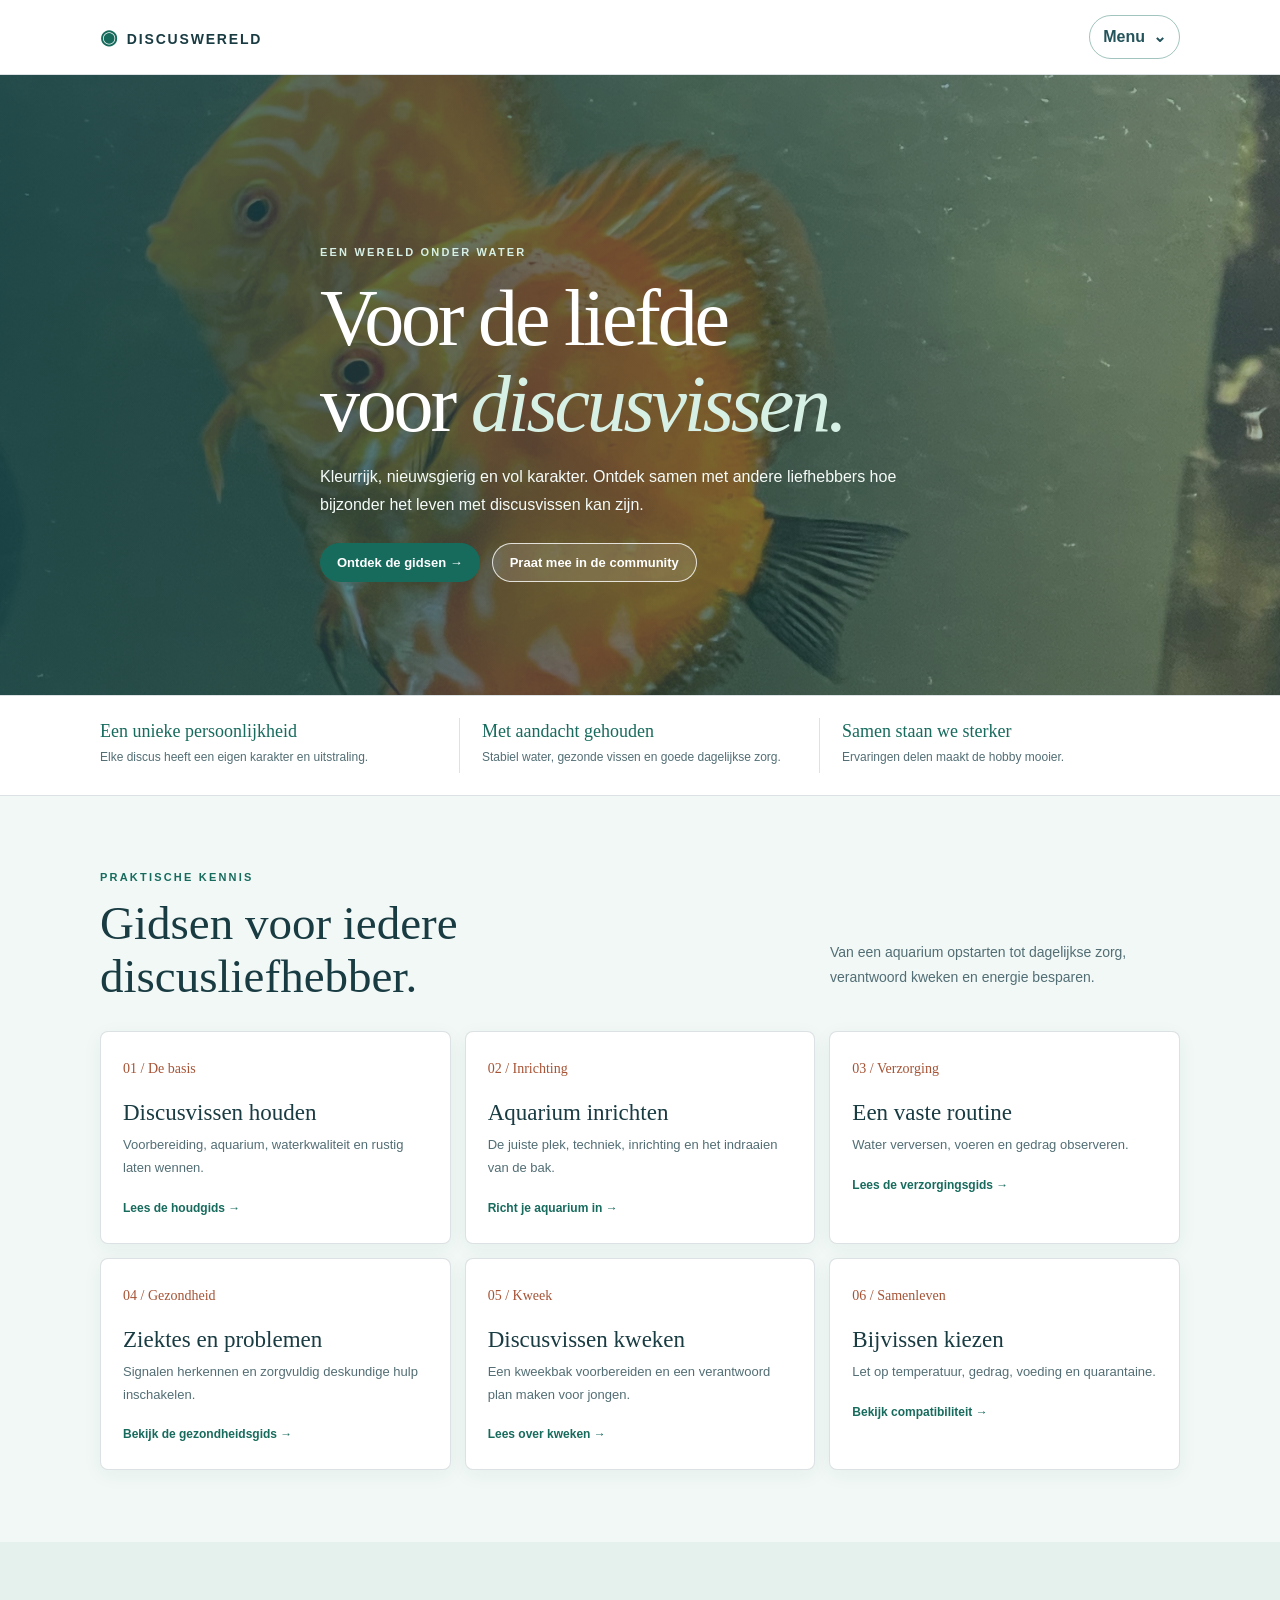
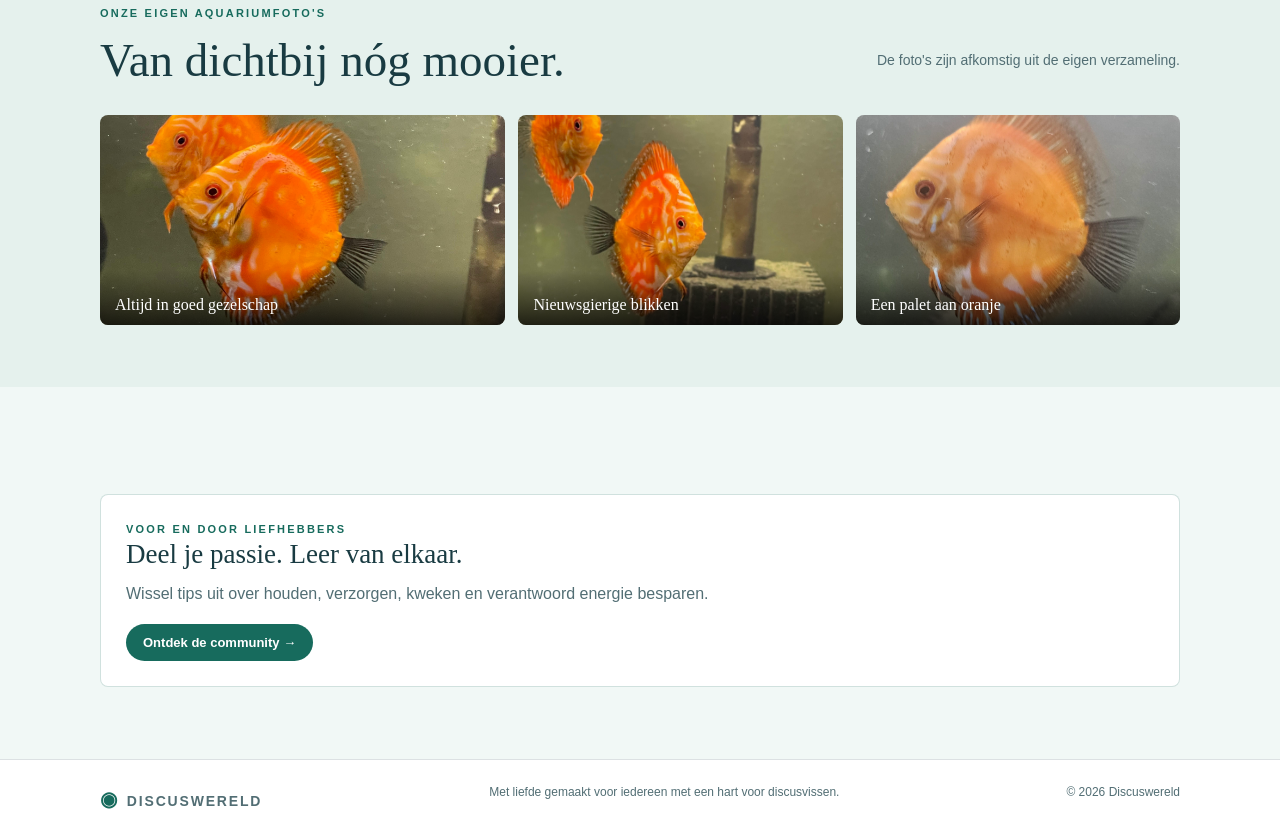
==== commit 0288ee1b: "Use softer colors, readable text, and dropdown navigation" ====
--- a/Public/index.html
+++ b/Public/index.html
@@ -1 +1 @@
-<!DOCTYPE html><html lang="nl"><head><meta charset="utf-8"><meta name="viewport" content="width=device-width, initial-scale=1"><meta name="description" content="Discuswereld: praktische informatie over discusvissen houden, aquarium inrichten, verzorgen, gezondheid, kweken en bijvissen."><meta name="theme-color" content="#edf7f4"><title>Discuswereld — voor liefhebbers van discusvissen</title><link rel="stylesheet" href="site.css"></head><body><header class="topbar"><nav class="nav wrap" aria-label="Hoofdnavigatie"><a class="brand" href="index.html"><b>◉</b>Discuswereld</a><div class="navlinks"><a href="#gidsen">Gidsen</a><a href="houden.html">Houden</a><a href="verzorging.html">Verzorging</a><a class="join" href="community.html">Community</a></div></nav></header><main style="padding:0"><section class="home-hero"><div class="wrap home-copy"><div class="eyebrow">Een wereld onder water</div><h1>Voor de liefde<br>voor <em>discusvissen.</em></h1><p class="hero-copy">Kleurrijk, nieuwsgierig en vol karakter. Ontdek samen met andere liefhebbers hoe bijzonder het leven met discusvissen kan zijn.</p><div class="actions"><a class="button" href="#gidsen">Ontdek de gidsen →</a><a class="button button-outline" href="community.html">Praat mee in de community</a></div></div></section><div class="intro-strip"><div class="strip-grid wrap"><div class="strip-item"><strong>Een unieke persoonlijkheid</strong><span>Elke discus heeft een eigen karakter en uitstraling.</span></div><div class="strip-item"><strong>Met aandacht gehouden</strong><span>Stabiel water, gezonde vissen en goede dagelijkse zorg.</span></div><div class="strip-item"><strong>Samen staan we sterker</strong><span>Ervaringen delen maakt de hobby mooier.</span></div></div></div><section class="content-section" id="gidsen"><div class="wrap"><div class="section-heading"><div><div class="eyebrow">Praktische kennis</div><h2>Gidsen voor iedere discusliefhebber.</h2></div><p class="section-note">Van een aquarium opstarten tot dagelijkse zorg, verantwoord kweken en energie besparen.</p></div><div class="cards"><article class="card"><span class="card-number">01 / De basis</span><h3>Discusvissen houden</h3><p>Voorbereiding, aquarium, waterkwaliteit en rustig laten wennen.</p><a class="card-link" href="houden.html">Lees de houdgids →</a></article><article class="card"><span class="card-number">02 / Inrichting</span><h3>Aquarium inrichten</h3><p>De juiste plek, techniek, inrichting en het indraaien van de bak.</p><a class="card-link" href="aquarium-inrichten.html">Richt je aquarium in →</a></article><article class="card"><span class="card-number">03 / Verzorging</span><h3>Een vaste routine</h3><p>Water verversen, voeren en gedrag observeren.</p><a class="card-link" href="verzorging.html">Lees de verzorgingsgids →</a></article><article class="card"><span class="card-number">04 / Gezondheid</span><h3>Ziektes en problemen</h3><p>Signalen herkennen en zorgvuldig deskundige hulp inschakelen.</p><a class="card-link" href="ziektes-problemen.html">Bekijk de gezondheidsgids →</a></article><article class="card"><span class="card-number">05 / Kweek</span><h3>Discusvissen kweken</h3><p>Een kweekbak voorbereiden en een verantwoord plan maken voor jongen.</p><a class="card-link" href="kweken.html">Lees over kweken →</a></article><article class="card"><span class="card-number">06 / Samenleven</span><h3>Bijvissen kiezen</h3><p>Let op temperatuur, gedrag, voeding en quarantaine.</p><a class="card-link" href="bijvissen.html">Bekijk compatibiliteit →</a></article></div></div></section><section class="gallery-section"><div class="wrap"><div class="section-heading"><div><div class="eyebrow">Uit onze aquaria</div><h2>Van dichtbij nóg mooier.</h2></div><p class="section-note">Een kijkje bij de discusvissen uit onze verzameling.</p></div><div class="gallery-grid"><figure class="gallery-figure"><img src="./images/WhatsApp%20Image%202026-10-30%20at%2021.24.17%20(1).jpeg" alt="Twee oranje discusvissen zwemmen samen" loading="lazy"><figcaption>Altijd in goed gezelschap</figcaption></figure><figure class="gallery-figure"><img src="./images/WhatsApp%20Image%202026-10-30%20at%2021.24.17%20(2).jpeg" alt="Oranje discusvissen in een aquarium" loading="lazy"><figcaption>Nieuwsgierige blikken</figcaption></figure><figure class="gallery-figure"><img src="./images/WhatsApp%20Image%202026-10-30%20at%2021.24.17%20(3).jpeg" alt="Close-up van een oranje discusvis" loading="lazy"><figcaption>Een palet aan oranje</figcaption></figure></div></div></section><section class="content-section"><div class="wrap community-callout"><div class="eyebrow">Voor en door liefhebbers</div><h2>Deel je passie. Leer van elkaar.</h2><p>Wissel tips uit over houden, verzorgen, kweken en verantwoord energie besparen.</p><a class="button" href="community.html">Ontdek de community →</a></div></section></main><footer><div class="footer-inner wrap"><a class="brand" href="index.html"><b>◉</b>Discuswereld</a><span>Met liefde gemaakt voor iedereen met een hart voor discusvissen.</span><span>© 2026 Discuswereld</span></div></footer></body></html>
+<!DOCTYPE html><html lang="nl"><head><meta charset="utf-8"><meta name="viewport" content="width=device-width, initial-scale=1"><meta name="description" content="Discuswereld: praktische informatie over discusvissen houden, aquarium inrichten, verzorgen, gezondheid, kweken en bijvissen."><meta name="theme-color" content="#f1f8f6"><title>Discuswereld — voor liefhebbers van discusvissen</title><link rel="stylesheet" href="site.css"></head><body><header class="topbar"><nav class="nav wrap" aria-label="Hoofdnavigatie"><a class="brand" href="index.html"><b>◉</b>Discuswereld</a><details class="nav-menu"><summary>Menu</summary><div class="nav-menu-items"><a href="index.html">Home</a><a href="houden.html">Houden</a><a href="aquarium-inrichten.html">Aquarium inrichten</a><a href="verzorging.html">Verzorging</a><a href="ziektes-problemen.html">Gezondheid</a><a href="kweken.html">Kweken</a><a href="bijvissen.html">Bijvissen</a><a href="discussieruimte.html">Discussieruimte</a><a href="community.html">Community</a></div></details></nav></header><main style="padding:0"><section class="home-hero"><div class="wrap home-copy"><div class="eyebrow">Een wereld onder water</div><h1>Voor de liefde<br>voor <em>discusvissen.</em></h1><p class="hero-copy">Kleurrijk, nieuwsgierig en vol karakter. Ontdek samen met andere liefhebbers hoe bijzonder het leven met discusvissen kan zijn.</p><div class="actions"><a class="button" href="#gidsen">Ontdek de gidsen →</a><a class="button button-outline" href="community.html">Praat mee in de community</a></div></div></section><div class="intro-strip"><div class="strip-grid wrap"><div class="strip-item"><strong>Een unieke persoonlijkheid</strong><span>Elke discus heeft een eigen karakter en uitstraling.</span></div><div class="strip-item"><strong>Met aandacht gehouden</strong><span>Stabiel water, gezonde vissen en goede dagelijkse zorg.</span></div><div class="strip-item"><strong>Samen staan we sterker</strong><span>Ervaringen delen maakt de hobby mooier.</span></div></div></div><section class="content-section" id="gidsen"><div class="wrap"><div class="section-heading"><div><div class="eyebrow">Praktische kennis</div><h2>Gidsen voor iedere discusliefhebber.</h2></div><p class="section-note">Van een aquarium opstarten tot dagelijkse zorg, verantwoord kweken en energie besparen.</p></div><div class="cards"><article class="card"><span class="card-number">01 / De basis</span><h3>Discusvissen houden</h3><p>Voorbereiding, aquarium, waterkwaliteit en rustig laten wennen.</p><a class="card-link" href="houden.html">Lees de houdgids →</a></article><article class="card"><span class="card-number">02 / Inrichting</span><h3>Aquarium inrichten</h3><p>De juiste plek, techniek, inrichting en het indraaien van de bak.</p><a class="card-link" href="aquarium-inrichten.html">Richt je aquarium in →</a></article><article class="card"><span class="card-number">03 / Verzorging</span><h3>Een vaste routine</h3><p>Water verversen, voeren en gedrag observeren.</p><a class="card-link" href="verzorging.html">Lees de verzorgingsgids →</a></article><article class="card"><span class="card-number">04 / Gezondheid</span><h3>Ziektes en problemen</h3><p>Signalen herkennen en zorgvuldig deskundige hulp inschakelen.</p><a class="card-link" href="ziektes-problemen.html">Bekijk de gezondheidsgids →</a></article><article class="card"><span class="card-number">05 / Kweek</span><h3>Discusvissen kweken</h3><p>Een kweekbak voorbereiden en een verantwoord plan maken voor jongen.</p><a class="card-link" href="kweken.html">Lees over kweken →</a></article><article class="card"><span class="card-number">06 / Samenleven</span><h3>Bijvissen kiezen</h3><p>Let op temperatuur, gedrag, voeding en quarantaine.</p><a class="card-link" href="bijvissen.html">Bekijk compatibiliteit →</a></article></div></div></section><section class="gallery-section"><div class="wrap"><div class="section-heading"><div><div class="eyebrow">Onze eigen aquariumfoto's</div><h2>Van dichtbij nóg mooier.</h2></div><p class="section-note">De foto's zijn afkomstig uit de eigen verzameling.</p></div><div class="gallery-grid"><figure class="gallery-figure"><img src="./images/WhatsApp%20Image%202026-10-30%20at%2021.24.17%20(1).jpeg" alt="Twee oranje discusvissen zwemmen samen" loading="lazy"><figcaption>Altijd in goed gezelschap</figcaption></figure><figure class="gallery-figure"><img src="./images/WhatsApp%20Image%202026-10-30%20at%2021.24.17%20(2).jpeg" alt="Oranje discusvissen in een aquarium" loading="lazy"><figcaption>Nieuwsgierige blikken</figcaption></figure><figure class="gallery-figure"><img src="./images/WhatsApp%20Image%202026-10-30%20at%2021.24.17%20(3).jpeg" alt="Close-up van een oranje discusvis" loading="lazy"><figcaption>Een palet aan oranje</figcaption></figure></div></div></section><section class="content-section"><div class="wrap community-callout"><div class="eyebrow">Voor en door liefhebbers</div><h2>Deel je passie. Leer van elkaar.</h2><p>Wissel tips uit over houden, verzorgen, kweken en verantwoord energie besparen.</p><a class="button" href="community.html">Ontdek de community →</a></div></section></main><footer><div class="footer-inner wrap"><a class="brand" href="index.html"><b>◉</b>Discuswereld</a><span>Met liefde gemaakt voor iedereen met een hart voor discusvissen.</span><span>© 2026 Discuswereld</span></div></footer></body></html>
--- a/Public/site.css
+++ b/Public/site.css
@@ -1,5 +1,5 @@
-/* Discuswereld — lichte, gedeelde aquatische vormgeving. */
-:root{color-scheme:light;--ink:#193b42;--muted:#58747a;--deep:#edf7f4;--panel:#fff;--mint:#146b5d;--coral:#a65335;--line:rgba(25,59,66,.16);--serif:Georgia,'Times New Roman',serif;--sans:'Avenir Next',Avenir,'Segoe UI',sans-serif}
-*{box-sizing:border-box}html{scroll-behavior:smooth;scroll-padding-top:20px}body{margin:0;background:var(--deep);color:var(--ink);font:16px/1.75 var(--sans)}a{color:inherit;text-decoration:none}.wrap{width:min(1080px,calc(100% - 44px));margin:auto}.topbar{border-bottom:1px solid var(--line);background:rgba(255,255,255,.94)}.nav{min-height:76px;display:flex;align-items:center;justify-content:space-between;gap:25px}.brand{font-size:14px;font-weight:750;letter-spacing:.13em;text-transform:uppercase;white-space:nowrap}.brand b,.brand-mark{color:var(--mint);font-size:20px;margin-right:8px}.navlinks{display:flex;flex-wrap:wrap;justify-content:flex-end;gap:18px;color:#36565c;font-size:13px}.navlinks a:hover,.navlinks .active{color:var(--mint)}.navlinks .join{padding:5px 12px;border:1px solid rgba(20,107,93,.4);border-radius:999px}.hero{padding:72px 0 62px;background:linear-gradient(90deg,rgba(18,54,60,.88),rgba(18,54,60,.45)),url('./images/WhatsApp%20Image%202026-10-30%20at%2021.24.17%20(2).jpeg') center 43%/cover;color:#fff}.eyebrow{color:var(--mint);font-size:11px;font-weight:700;letter-spacing:.2em;text-transform:uppercase}h1,h2,h3,p{margin-top:0}h1{max-width:760px;margin:14px 0 16px;font:400 clamp(42px,6vw,68px)/1.07 var(--serif);letter-spacing:-.04em}.hero p{max-width:680px;color:#f4faf8;font-size:17px}.crumb{display:flex;gap:9px;color:#e3efeb;font-size:12px;margin-bottom:28px}.crumb a,.textlink{color:#c6eee2}main{padding:55px 0 82px}.layout{display:grid;grid-template-columns:minmax(0,1fr) 245px;gap:46px}.article h2{margin:32px 0 10px;font:400 31px/1.2 var(--serif)}.article h3{margin:22px 0 8px;font:400 22px/1.25 var(--serif)}.article p,.article li{color:#405f65}.article ul,.article ol{padding-left:22px}.article li{padding:4px 0}.callout{margin:22px 0;padding:18px 21px;border-left:3px solid var(--mint);background:#dff0eb;color:#254c50}.callout strong{color:#125f53}.aside{align-self:start;position:sticky;top:20px;padding:21px;border:1px solid var(--line);background:#fff;border-radius:8px;box-shadow:0 6px 24px rgba(31,71,71,.06)}.aside h2{font:400 21px var(--serif)}.aside a{display:block;padding:8px 0;border-bottom:1px solid var(--line);color:#48666b;font-size:13px}.aside a:hover{color:var(--mint)}.checks,.factors{display:grid;grid-template-columns:1fr 1fr;gap:11px;margin:18px 0}.check,.factor{padding:15px;border:1px solid var(--line);background:#fff;border-radius:6px;color:#405f65;font-size:14px}.check strong,.factor strong{display:block;color:var(--mint);margin-bottom:4px}.related{margin-top:44px;padding:25px;border:1px solid rgba(20,107,93,.24);background:#e2f1ed;border-radius:8px}.related h2{margin:0 0 10px;font:400 27px var(--serif)}.related p{color:var(--muted)}.button{display:inline-flex;padding:11px 17px;border:0;border-radius:999px;background:#176d5e;color:#fff;font:700 13px var(--sans);cursor:pointer}.button:hover{background:#10594d}button:disabled{opacity:.55;cursor:not-allowed}.button-outline{background:#fff;border:1px solid rgba(255,255,255,.7);color:#fff}.button-outline:hover{background:rgba(255,255,255,.15)}footer{padding:22px 0;border-top:1px solid var(--line);background:#fff;color:#58747a;font-size:12px}.foot,.footer-inner{display:flex;justify-content:space-between;gap:15px}.home-hero{min-height:630px;padding:130px 0 70px;background:linear-gradient(90deg,rgba(18,54,60,.89),rgba(18,54,60,.42)),url('./images/WhatsApp%20Image%202026-10-30%20at%2021.24.17%20(1).jpeg') center 43%/cover;color:white;display:flex;align-items:center}.home-copy{max-width:640px}.home-copy h1{font-size:clamp(50px,7vw,80px)}.home-copy h1 em{color:#bdebdc}.home-copy .eyebrow{color:#bdebdc}.home-copy .hero-copy{color:#f4faf8}.actions{display:flex;gap:12px;flex-wrap:wrap;margin-top:24px}.intro-strip{border-block:1px solid var(--line);background:#fff}.strip-grid{display:grid;grid-template-columns:repeat(3,1fr);padding:22px 0}.strip-item{padding:3px 22px;border-right:1px solid var(--line)}.strip-item:first-child{padding-left:0}.strip-item:last-child{border:0}.strip-item strong{display:block;color:var(--mint);font:400 18px var(--serif)}.strip-item span{color:var(--muted);font-size:12px}.content-section{padding:78px 0}.section-heading{display:flex;justify-content:space-between;align-items:end;gap:25px;margin-bottom:28px}.section-heading h2{max-width:600px;margin:10px 0 0;font:400 clamp(34px,4vw,47px)/1.13 var(--serif)}.section-note{max-width:350px;color:var(--muted);font-size:14px}.cards{display:grid;grid-template-columns:repeat(3,1fr);gap:14px}.card{padding:22px;border:1px solid var(--line);border-radius:8px;background:#fff;box-shadow:0 5px 20px rgba(31,71,71,.05);transition:transform .2s,border-color .2s}.card:hover{transform:translateY(-3px);border-color:var(--mint)}.card-number{color:var(--coral);font:14px var(--serif)}.card h3{margin:18px 0 8px;font:400 23px var(--serif)}.card p{color:var(--muted);font-size:13px}.card-link{color:var(--mint);font-size:12px;font-weight:700}.gallery-section{padding:65px 0;background:#deeee9}.gallery-grid{display:grid;grid-template-columns:1.25fr 1fr 1fr;grid-template-rows:210px;gap:13px}.gallery-figure{position:relative;overflow:hidden;margin:0;background:#c9dfd9;border-radius:8px}.gallery-figure img{width:100%;height:100%;object-fit:cover;display:block}.gallery-figure figcaption{position:absolute;inset:auto 0 0;padding:26px 15px 11px;background:linear-gradient(transparent,rgba(0,0,0,.72));color:white;font:16px var(--serif)}.community-callout{padding:32px;background:#fff;border:1px solid var(--line);border-radius:9px;box-shadow:0 7px 25px rgba(31,71,71,.06)}.community-callout h2{font:400 30px var(--serif)}.rules{padding-left:22px}.rules li{margin:7px 0;color:#405f65}.form-card{padding:24px;background:#fff;border:1px solid var(--line);border-radius:8px;box-shadow:0 6px 22px rgba(31,71,71,.05)}label{display:block;margin:12px 0 5px;color:#284c52;font-size:14px}input,textarea,select{width:100%;padding:11px 12px;border:1px solid rgba(25,59,66,.25);border-radius:5px;background:#fbfefd;color:var(--ink);font:inherit}input:focus,textarea:focus,select:focus{outline:2px solid #70b8a5;outline-offset:1px}.consent{display:flex;gap:10px;align-items:flex-start;margin:18px 0;color:#405f65;font-size:14px}.consent input{width:auto;margin-top:6px;accent-color:#176d5e}.notice{font-size:13px;color:var(--muted)}.community-feed{display:grid;gap:14px;margin:20px 0}.post{padding:18px;background:#fff;border:1px solid var(--line);border-radius:8px}.post-meta{display:flex;justify-content:space-between;gap:12px;color:var(--muted);font-size:12px}.post h3{margin:7px 0;font:400 21px var(--serif)}.post-body{white-space:pre-wrap;overflow-wrap:anywhere;color:#405f65}.status{padding:12px 14px;border-radius:6px;background:#e2f1ed;color:#254c50;font-size:14px}.status.error{background:#fff0eb;color:#7a3428}.status:empty{display:none}.auth-panel[hidden],.feed-panel[hidden]{display:none!important}.auth-grid{display:grid;grid-template-columns:1fr 1fr;gap:20px}.small{font-size:13px;color:var(--muted)}.energy-note{padding:18px;background:#fff4e8;border-left:3px solid #d88a4b;border-radius:5px;color:#66451f}
-@media(max-width:850px){.layout{grid-template-columns:1fr;gap:25px}.aside{position:static;order:-1}.nav{align-items:flex-start;padding:15px 0}.navlinks{gap:10px 14px}.cards{grid-template-columns:repeat(2,1fr)}}@media(max-width:600px){.wrap{width:calc(100% - 34px)}.nav{display:block}.navlinks{justify-content:flex-start;margin-top:10px}.hero{padding:48px 0}.home-hero{min-height:570px;padding:120px 0 55px;background-position:57% center}.home-copy h1{font-size:52px}.strip-grid{grid-template-columns:1fr;gap:13px}.strip-item,.strip-item:first-child{border:0;padding:0}.content-section{padding:60px 0}.section-heading{display:block}.section-note{margin-top:14px}.cards{grid-template-columns:1fr}.gallery-grid{grid-template-columns:1fr 1fr;grid-template-rows:170px 170px}.gallery-figure:first-child{grid-column:1/-1}.checks,.factors,.auth-grid{grid-template-columns:1fr}.foot,.footer-inner{flex-direction:column}}
+/* Discuswereld: zachte waterkleuren, leesbaar contrast en toegankelijke navigatie. */
+:root{color-scheme:light;--ink:#193b42;--muted:#526e74;--deep:#f1f8f6;--panel:#fff;--mint:#176b5d;--coral:#a65335;--line:rgba(25,59,66,.15);--serif:Georgia,'Times New Roman',serif;--sans:'Avenir Next',Avenir,'Segoe UI',sans-serif}*{box-sizing:border-box}html{scroll-behavior:smooth;scroll-padding-top:20px}body{margin:0;background:var(--deep);color:var(--ink);font:16px/1.75 var(--sans)}a{color:inherit;text-decoration:none}.wrap{width:min(1080px,calc(100% - 44px));margin:auto}.topbar{position:relative;z-index:10;border-bottom:1px solid var(--line);background:rgba(255,255,255,.97)}.nav{min-height:74px;display:flex;align-items:center;justify-content:space-between;gap:22px}.brand{font-size:14px;font-weight:750;letter-spacing:.13em;text-transform:uppercase;white-space:nowrap}.brand b,.brand-mark{color:var(--mint);font-size:20px;margin-right:8px}.navlinks{display:flex;flex-wrap:wrap;justify-content:flex-end;gap:18px;color:#294c53;font-size:13px}.navlinks a:hover,.navlinks .active{color:var(--mint)}.navlinks .join{padding:5px 12px;border:1px solid rgba(23,107,93,.4);border-radius:999px}.nav-menu{position:relative}.nav-menu summary{list-style:none;cursor:pointer;padding:7px 13px;border:1px solid rgba(23,107,93,.4);border-radius:999px;color:#24545b;font-weight:700}.nav-menu summary::-webkit-details-marker{display:none}.nav-menu summary:after{content:'⌄';padding-left:8px}.nav-menu[open] summary:after{content:'⌃'}.nav-menu[open] .nav-menu-items{position:absolute;right:0;top:calc(100% + 8px);min-width:210px;padding:8px;background:#fff;border:1px solid var(--line);border-radius:9px;box-shadow:0 10px 28px rgba(31,71,71,.14);display:grid;gap:2px}.nav-menu-items a{display:block;padding:9px 11px;border-radius:5px}.nav-menu-items a:hover,.nav-menu-items a:focus-visible{background:#e8f4f0;color:var(--mint)}.hero{padding:68px 0 58px;background:linear-gradient(90deg,rgba(24,72,76,.82),rgba(24,72,76,.42)),url('./images/WhatsApp%20Image%202026-10-30%20at%2021.24.17%20(2).jpeg') center 43%/cover;color:#fff}.hero .eyebrow{color:#d7f0e5}.hero h1,.hero h2,.hero p{color:#fff}.eyebrow{color:var(--mint);font-size:11px;font-weight:700;letter-spacing:.2em;text-transform:uppercase}h1,h2,h3,p{margin-top:0}h1{max-width:760px;margin:14px 0 16px;font:400 clamp(42px,6vw,68px)/1.07 var(--serif);letter-spacing:-.04em}.hero p{max-width:680px;color:#f5fbf8;font-size:17px}.crumb{display:flex;gap:9px;color:#edf7f4;font-size:12px;margin-bottom:28px}.crumb a,.textlink{color:#d7f0e5}main{padding:48px 0 76px}.layout{display:grid;grid-template-columns:minmax(0,1fr) 245px;gap:40px}.article h2{margin:30px 0 10px;font:400 31px/1.2 var(--serif)}.article h3{margin:20px 0 8px;font:400 22px/1.25 var(--serif)}.article p,.article li{color:#405f65}.article ul,.article ol{padding-left:22px}.article li{padding:4px 0}.callout{margin:22px 0;padding:18px 21px;border-left:3px solid #6ca998;background:#e4f1ed;color:#254c50}.callout strong{color:#125f53}.aside{align-self:start;position:sticky;top:20px;padding:21px;border:1px solid var(--line);background:#fff;border-radius:8px;box-shadow:0 6px 24px rgba(31,71,71,.05)}.aside h2{font:400 21px var(--serif)}.aside a{display:block;padding:8px 0;border-bottom:1px solid var(--line);color:#405f65;font-size:13px}.aside a:hover{color:var(--mint)}.checks,.factors{display:grid;grid-template-columns:1fr 1fr;gap:11px;margin:18px 0}.check,.factor{padding:15px;border:1px solid var(--line);background:#fff;border-radius:6px;color:#405f65;font-size:14px}.check strong,.factor strong{display:block;color:#176b5d;margin-bottom:4px}.related,.community-callout{margin-top:35px;padding:25px;border:1px solid rgba(23,107,93,.2);background:#e5f1ed;border-radius:8px}.related h2,.community-callout h2{margin:0 0 10px;font:400 27px var(--serif);color:var(--ink)}.related p,.community-callout p{color:#526e74}.button{display:inline-flex;align-items:center;justify-content:center;padding:11px 17px;border:0;border-radius:999px;background:#176b5d;color:#fff;font:700 13px var(--sans);cursor:pointer}.button:hover{background:#10594d}button:disabled{opacity:.55;cursor:not-allowed}footer{padding:22px 0;border-top:1px solid var(--line);background:#fff;color:#526e74;font-size:12px}.foot,.footer-inner{display:flex;justify-content:space-between;gap:15px}.home-hero{min-height:620px;padding:120px 0 65px;background:linear-gradient(90deg,rgba(24,72,76,.82),rgba(24,72,76,.38)),url('./images/WhatsApp%20Image%202026-10-30%20at%2021.24.17%20(1).jpeg') center 43%/cover;color:#fff;display:flex;align-items:center}.home-copy{max-width:640px}.home-copy h1{font-size:clamp(50px,7vw,80px);color:#fff}.home-copy h1 em{color:#d7f0e5}.home-copy .eyebrow{color:#d7f0e5}.home-copy .hero-copy{color:#f5fbf8}.actions{display:flex;gap:12px;flex-wrap:wrap;margin-top:24px}.button-outline{background:rgba(255,255,255,.12);border:1px solid rgba(255,255,255,.8);color:#fff}.intro-strip{border-block:1px solid var(--line);background:#fff}.strip-grid{display:grid;grid-template-columns:repeat(3,1fr);padding:22px 0}.strip-item{padding:3px 22px;border-right:1px solid var(--line)}.strip-item:first-child{padding-left:0}.strip-item:last-child{border:0}.strip-item strong{display:block;color:#176b5d;font:400 18px var(--serif)}.strip-item span{color:#526e74;font-size:12px}.content-section{padding:72px 0}.section-heading{display:flex;justify-content:space-between;align-items:end;gap:25px;margin-bottom:28px}.section-heading h2{max-width:600px;margin:10px 0 0;font:400 clamp(34px,4vw,47px)/1.13 var(--serif)}.section-note{max-width:350px;color:#526e74;font-size:14px}.cards{display:grid;grid-template-columns:repeat(3,1fr);gap:14px}.card{padding:22px;border:1px solid var(--line);border-radius:8px;background:#fff;box-shadow:0 5px 20px rgba(31,71,71,.05);transition:transform .2s,border-color .2s}.card:hover{transform:translateY(-3px);border-color:#6ca998}.card-number{color:#a65335;font:14px var(--serif)}.card h3{margin:18px 0 8px;font:400 23px var(--serif)}.card p{color:#526e74;font-size:13px}.card-link{color:#176b5d;font-size:12px;font-weight:700}.gallery-section{padding:62px 0;background:#e5f1ed}.gallery-grid{display:grid;grid-template-columns:1.25fr 1fr 1fr;grid-template-rows:210px;gap:13px}.gallery-figure{position:relative;overflow:hidden;margin:0;background:#c9dfd9;border-radius:8px}.gallery-figure img{width:100%;height:100%;object-fit:cover;display:block}.gallery-figure figcaption{position:absolute;inset:auto 0 0;padding:26px 15px 11px;background:linear-gradient(transparent,rgba(0,0,0,.72));color:#fff;font:16px var(--serif)}.community-callout{background:#fff}.rules{padding-left:22px}.rules li{margin:7px 0;color:#405f65}.form-card{padding:22px;background:#fff;border:1px solid var(--line);border-radius:8px;box-shadow:0 6px 22px rgba(31,71,71,.05)}label{display:block;margin:12px 0 5px;color:#284c52;font-size:14px}input,textarea,select{width:100%;padding:11px 12px;border:1px solid rgba(25,59,66,.28);border-radius:5px;background:#fff;color:#193b42;font:inherit}input::placeholder,textarea::placeholder{color:#667f83;opacity:1}input:focus,textarea:focus,select:focus{outline:2px solid #70b8a5;outline-offset:1px}.consent{display:flex;gap:10px;align-items:flex-start;margin:18px 0;color:#405f65;font-size:14px}.consent input{width:auto;margin-top:6px;accent-color:#176b5d}.notice,.small{font-size:13px;color:#526e74}.status{color:#294c53}.status.error{color:#8b342c}.community-feed{display:grid;gap:14px;margin:20px 0}.post{padding:18px;background:#fff;border:1px solid var(--line);border-radius:8px}.post-meta{display:flex;justify-content:space-between;gap:12px;color:#526e74;font-size:12px}.post h3{margin:7px 0;font:400 21px var(--serif)}.post-body{white-space:pre-wrap;overflow-wrap:anywhere;color:#405f65}.energy-note{padding:18px;background:#fff4e8;border-left:3px solid #d88a4b;border-radius:5px;color:#66451f}
+@media(max-width:850px){.layout{grid-template-columns:1fr;gap:25px}.aside{position:static;order:-1}.nav{min-height:68px}.navlinks{gap:10px 14px}.cards{grid-template-columns:repeat(2,1fr)}}
+@media(max-width:600px){.wrap{width:calc(100% - 34px)}.nav{align-items:center}.navlinks{gap:8px}.navlinks>a{font-size:12px}.hero{padding:48px 0}.home-hero{min-height:570px;padding:100px 0 55px;background-position:57% center}.home-copy h1{font-size:50px}.strip-grid{grid-template-columns:1fr;gap:13px}.strip-item,.strip-item:first-child{border:0;padding:0}.content-section{padding:58px 0}.section-heading{display:block}.section-note{margin-top:14px}.cards{grid-template-columns:1fr}.gallery-grid{grid-template-columns:1fr 1fr;grid-template-rows:170px 170px}.gallery-figure:first-child{grid-column:1/-1}.checks,.factors{grid-template-columns:1fr}.foot,.footer-inner{flex-direction:column}}
 @media(prefers-reduced-motion:reduce){*,*::before,*::after{scroll-behavior:auto!important;transition-duration:.01ms!important}}
